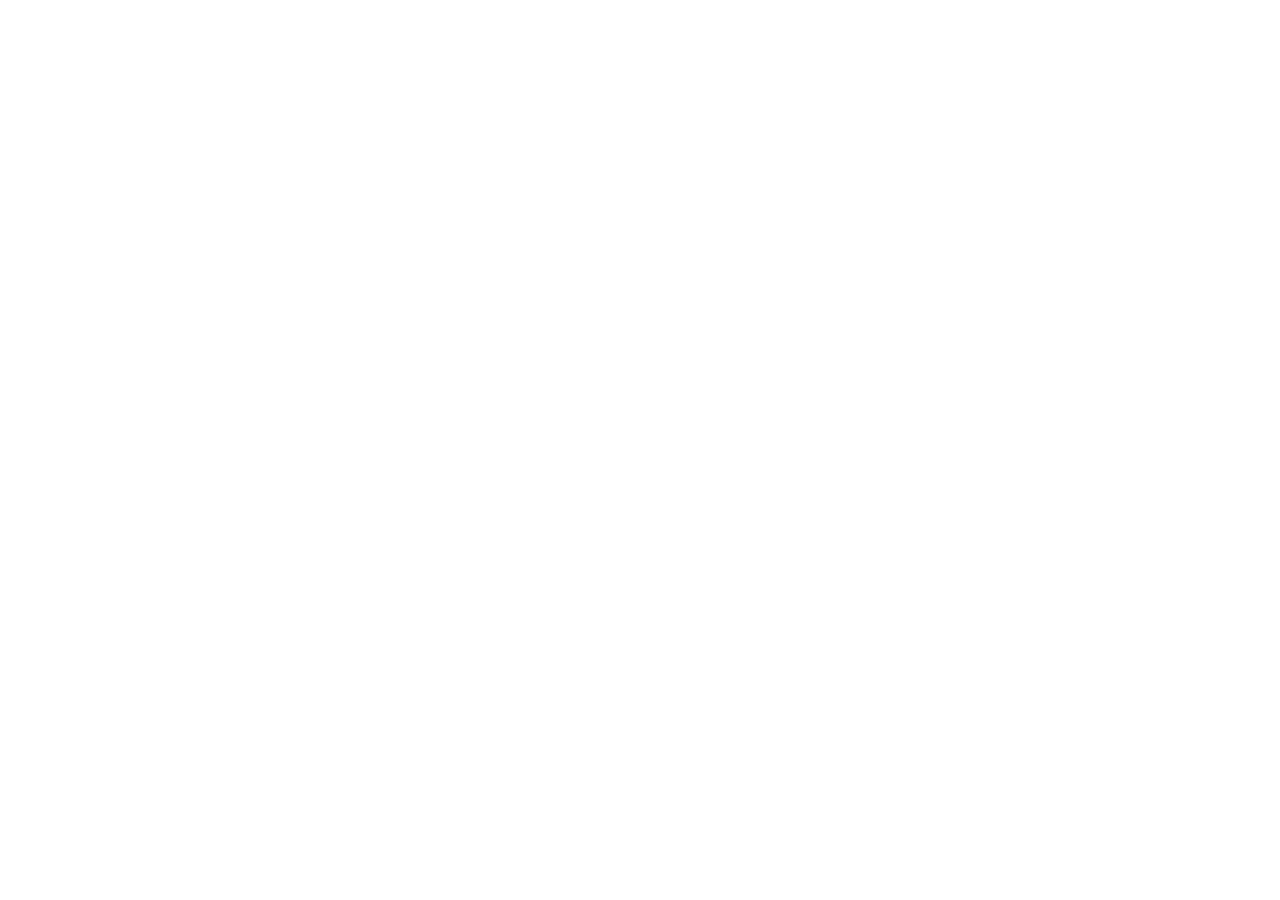
==== lab01/index.html @ 5c029d5c "agregar estructura basica del html: doctype, head y body" ====
<!DOCTYPE html>
<!-- Le digo al navegador que esto es HTML5 -->
<html lang="es">

<head>
  <meta charset="UTF-8">
  <meta name="viewport" content="width=device-width, initial-scale=1.0">
  <meta name="description" content="UNUK agencia de viajes costarricense">
  <title>UNUK | Somos creadores de experiencias</title>
  <link rel="stylesheet" href="css/styles.css">
</head>

<body>

  <!-- Barra de navegación -->
  <header>
    <nav>
    </nav>
  </header>

  <!-- Contenido principal de la página -->
  <main>
  </main>

  <!-- Pie de página -->
  <footer>
  </footer>

  <script src="js/script.js"></script>

</body>
</html>
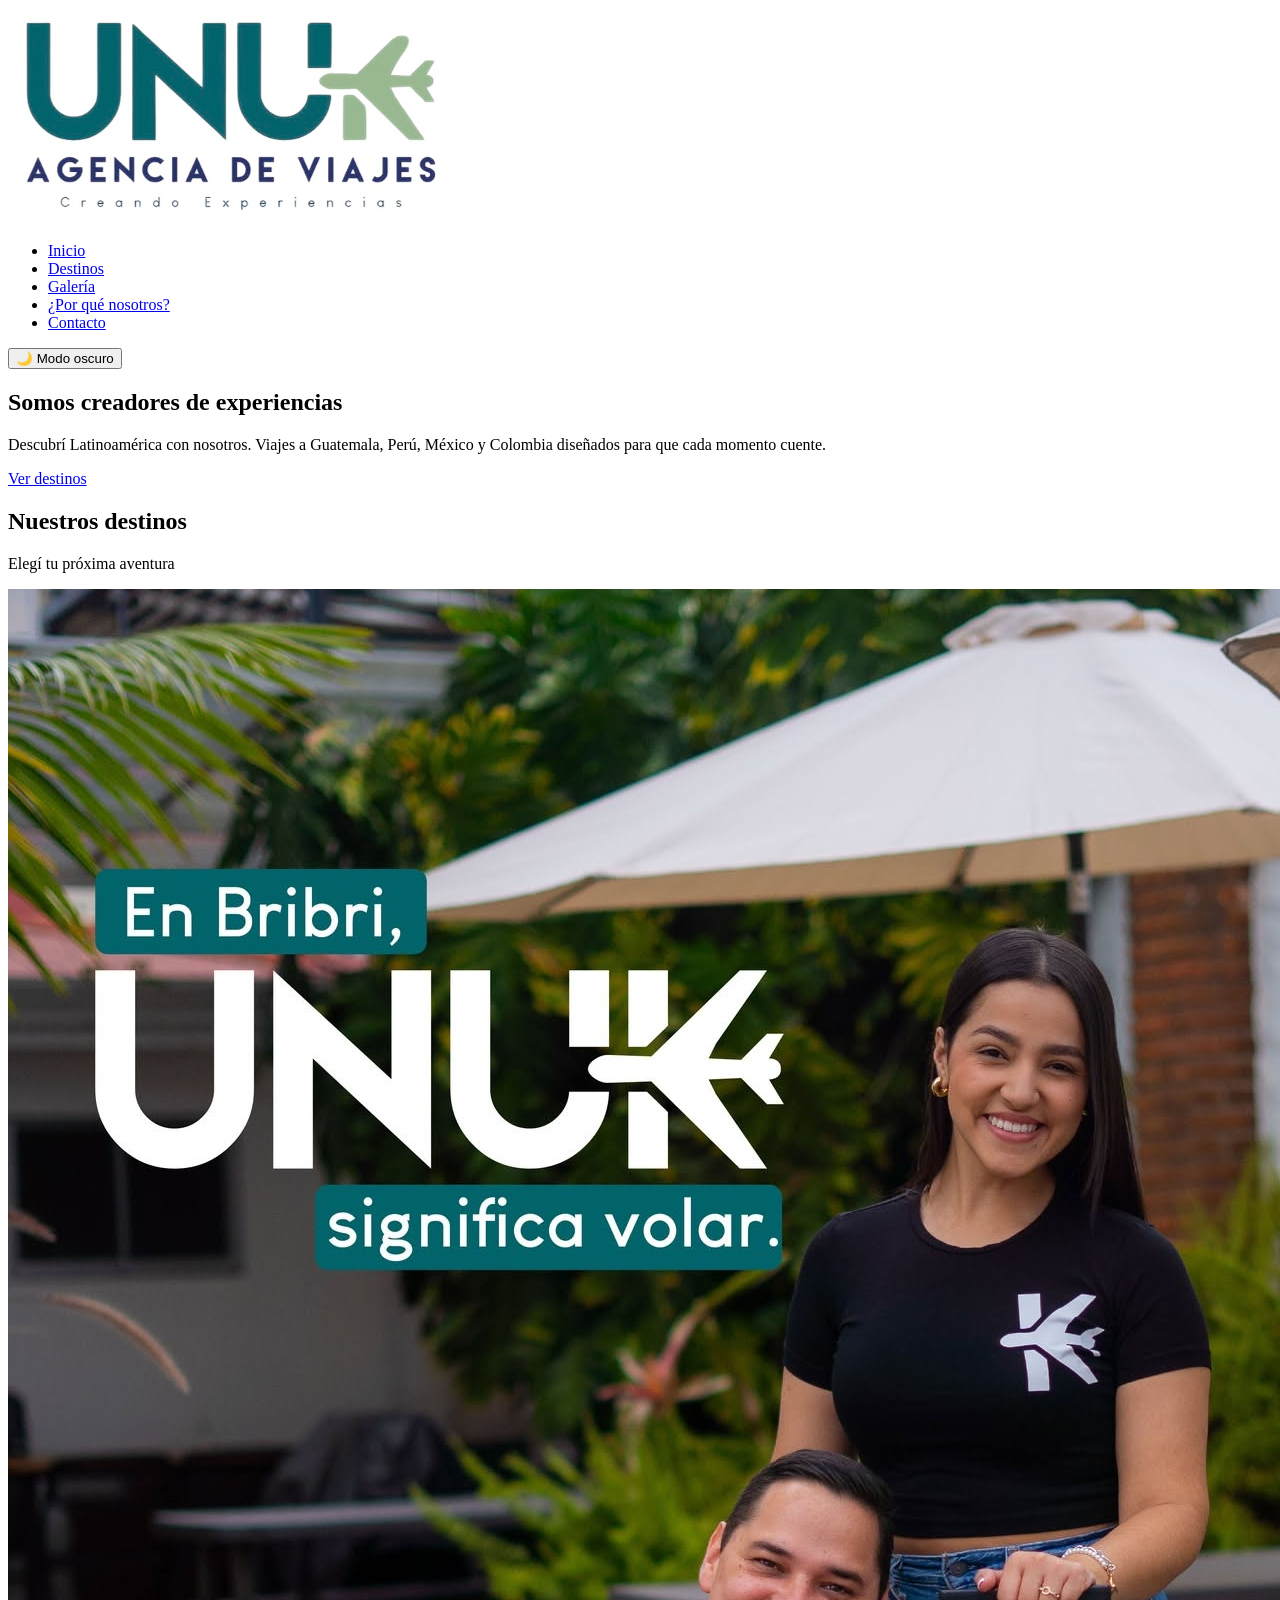
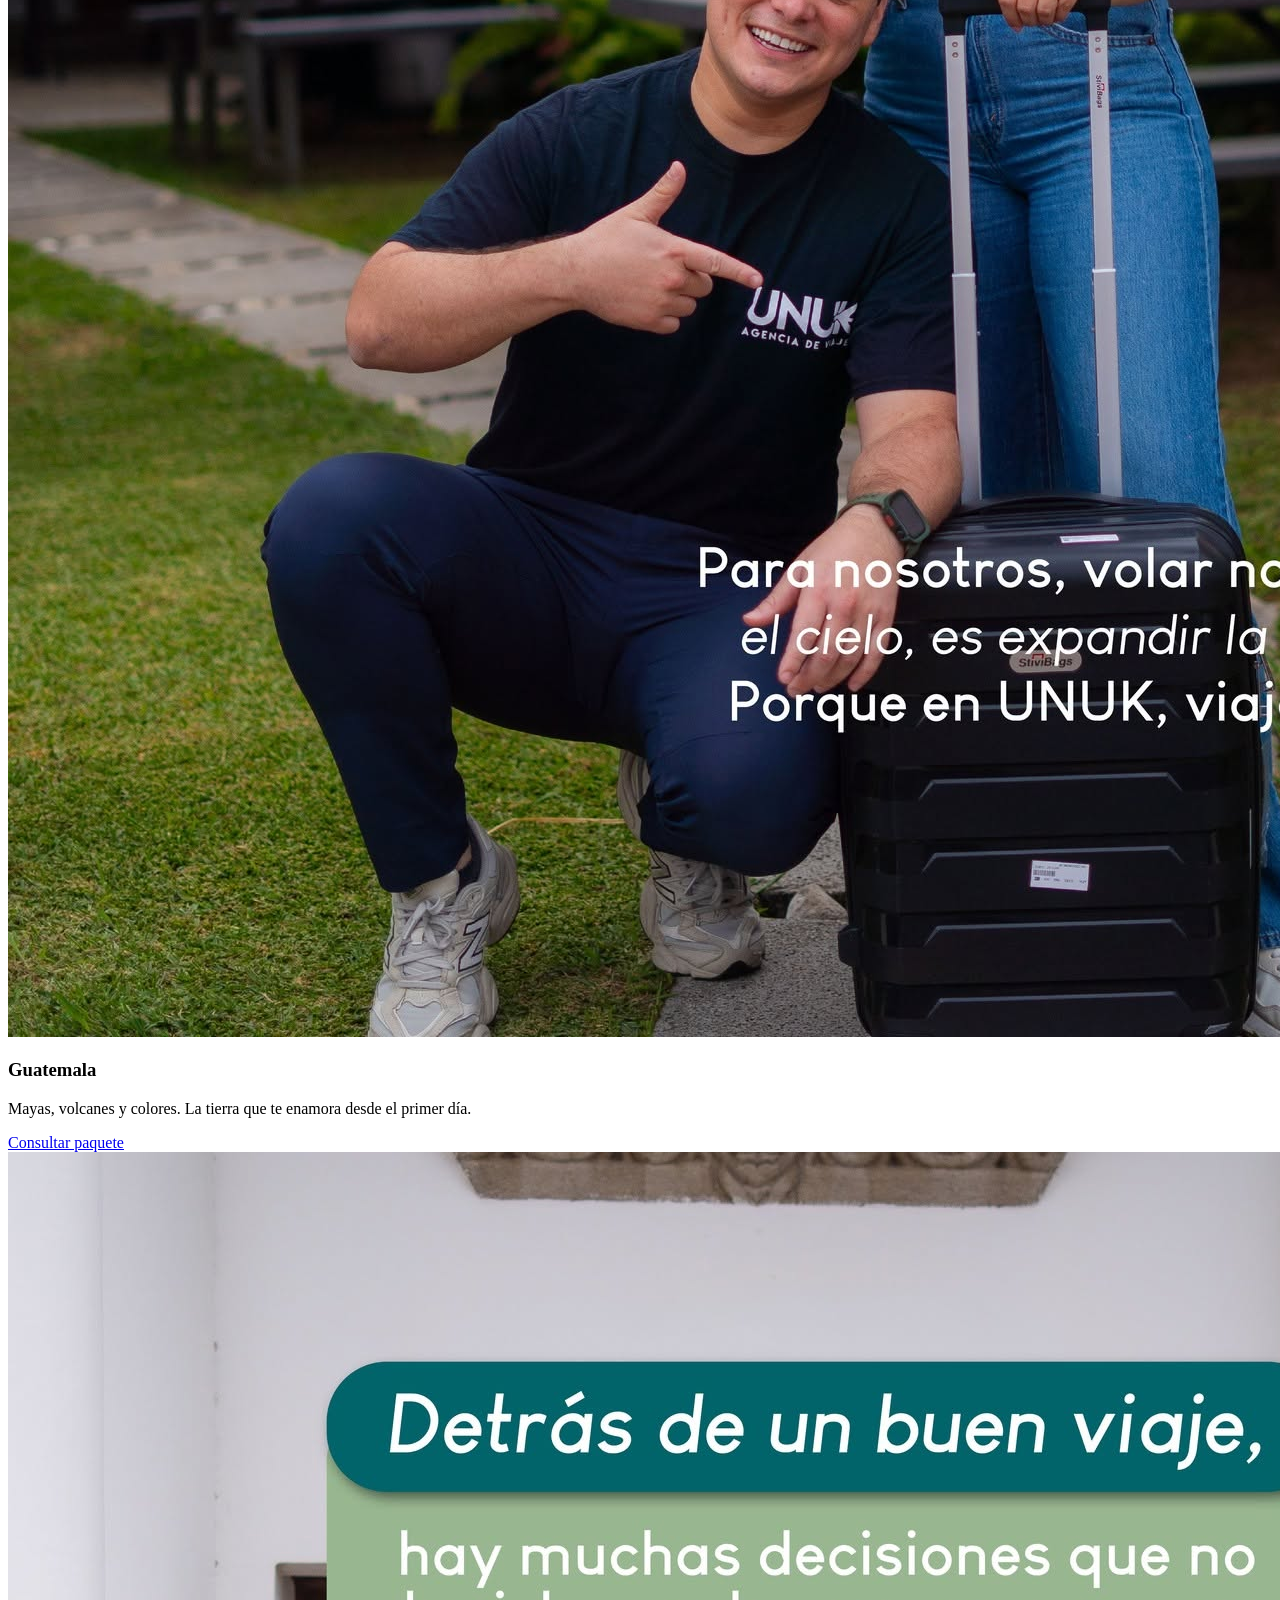
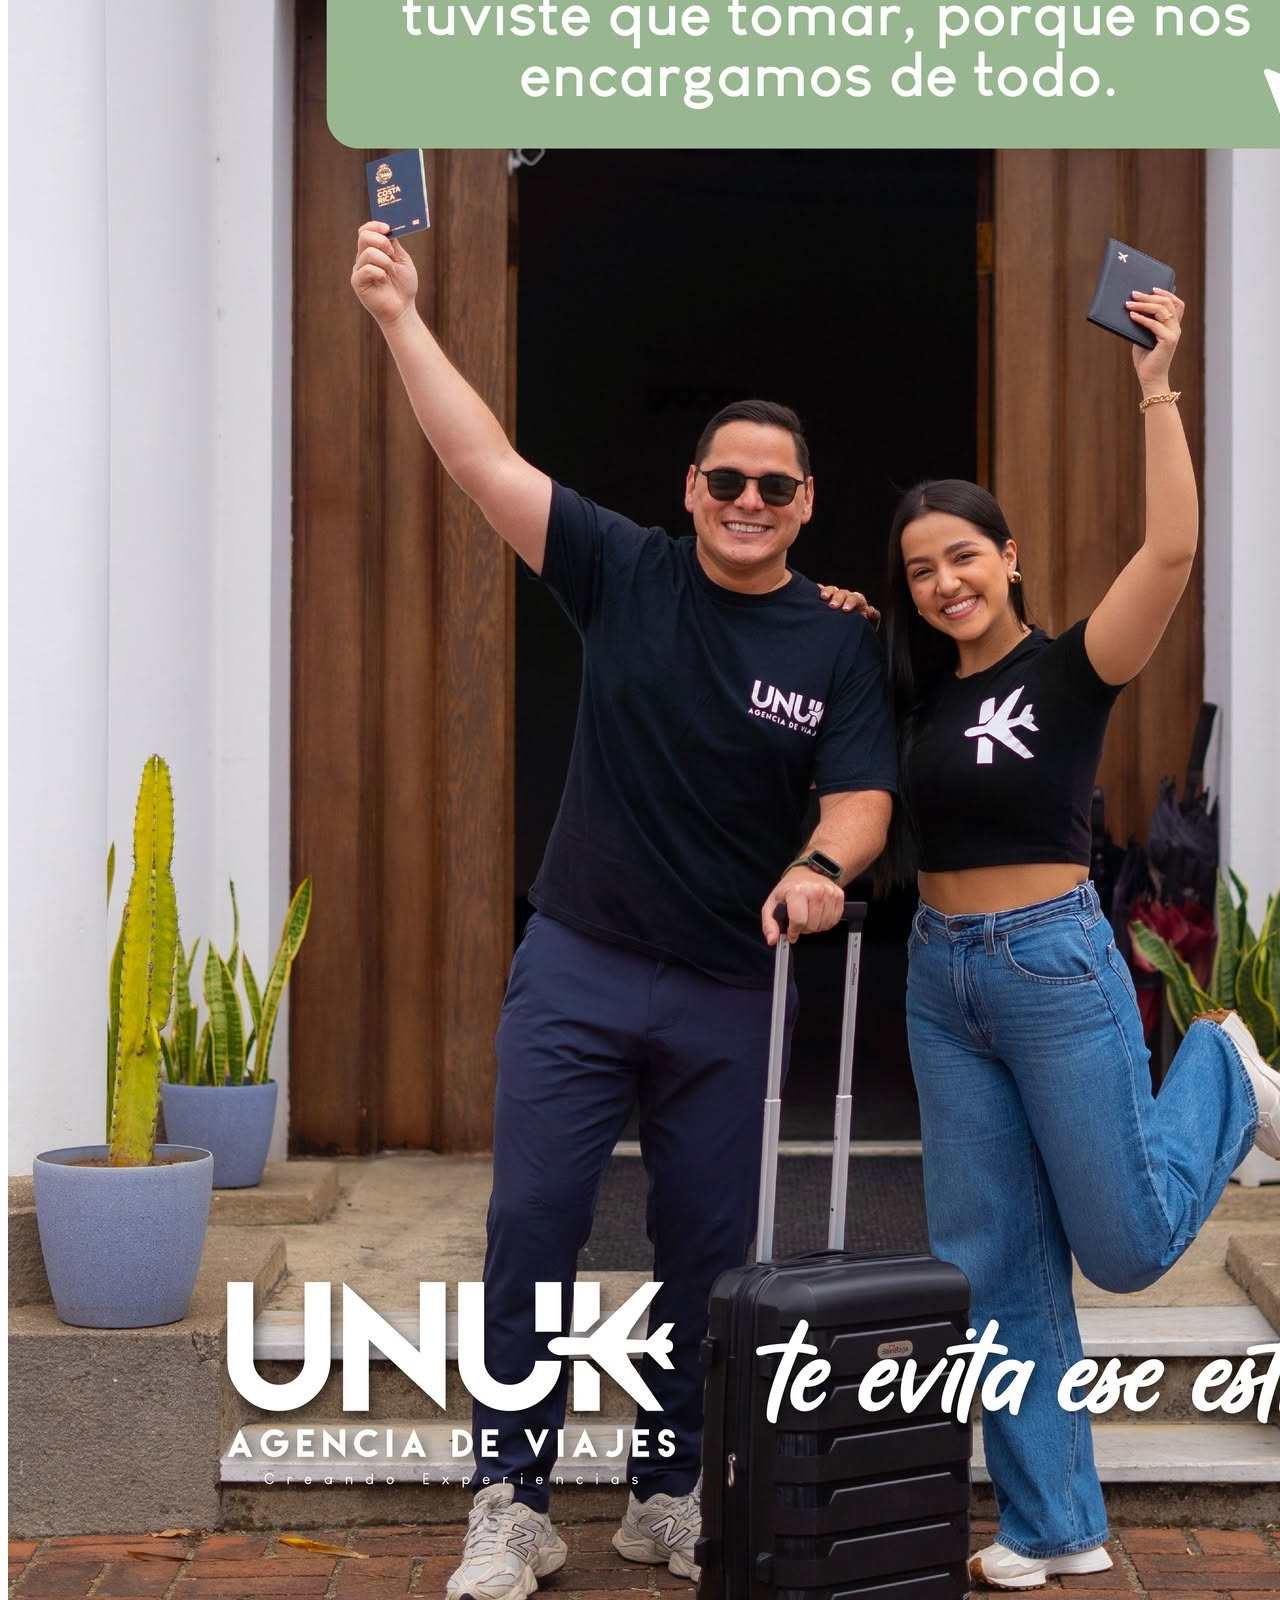
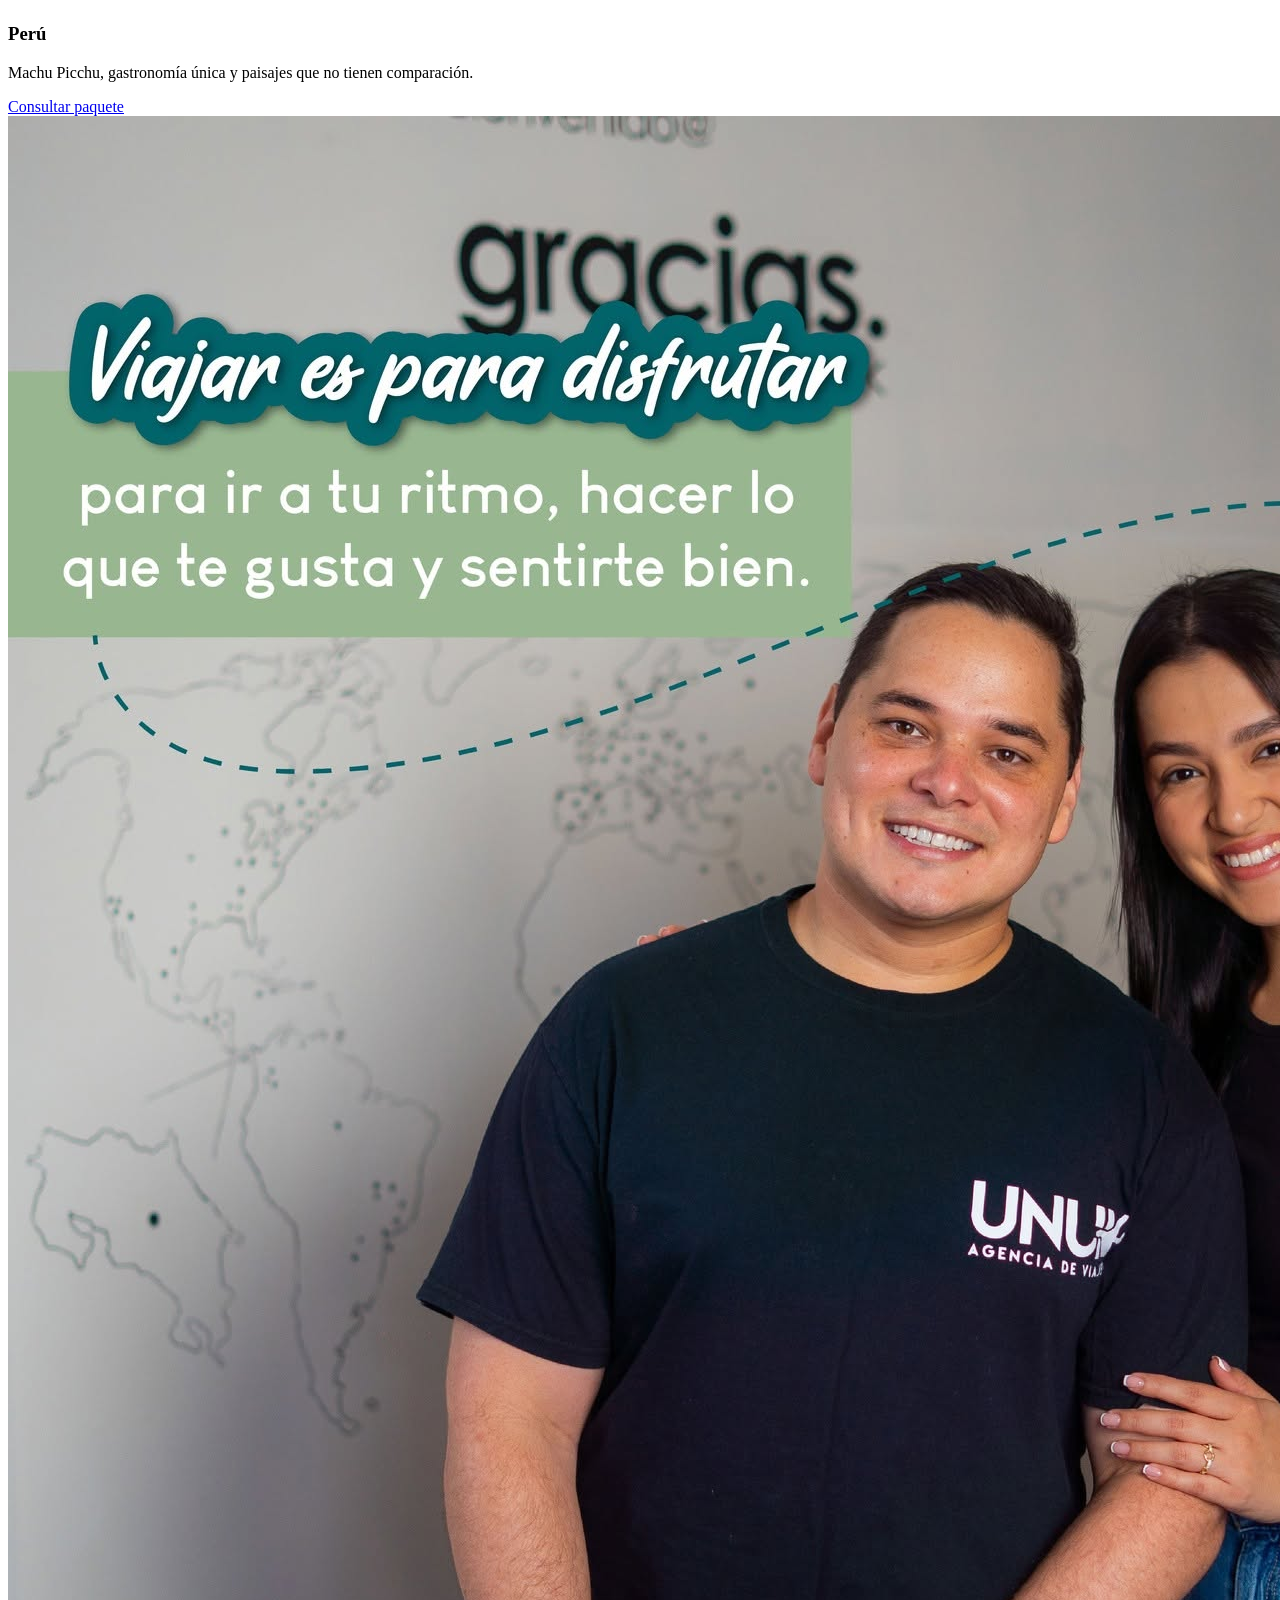
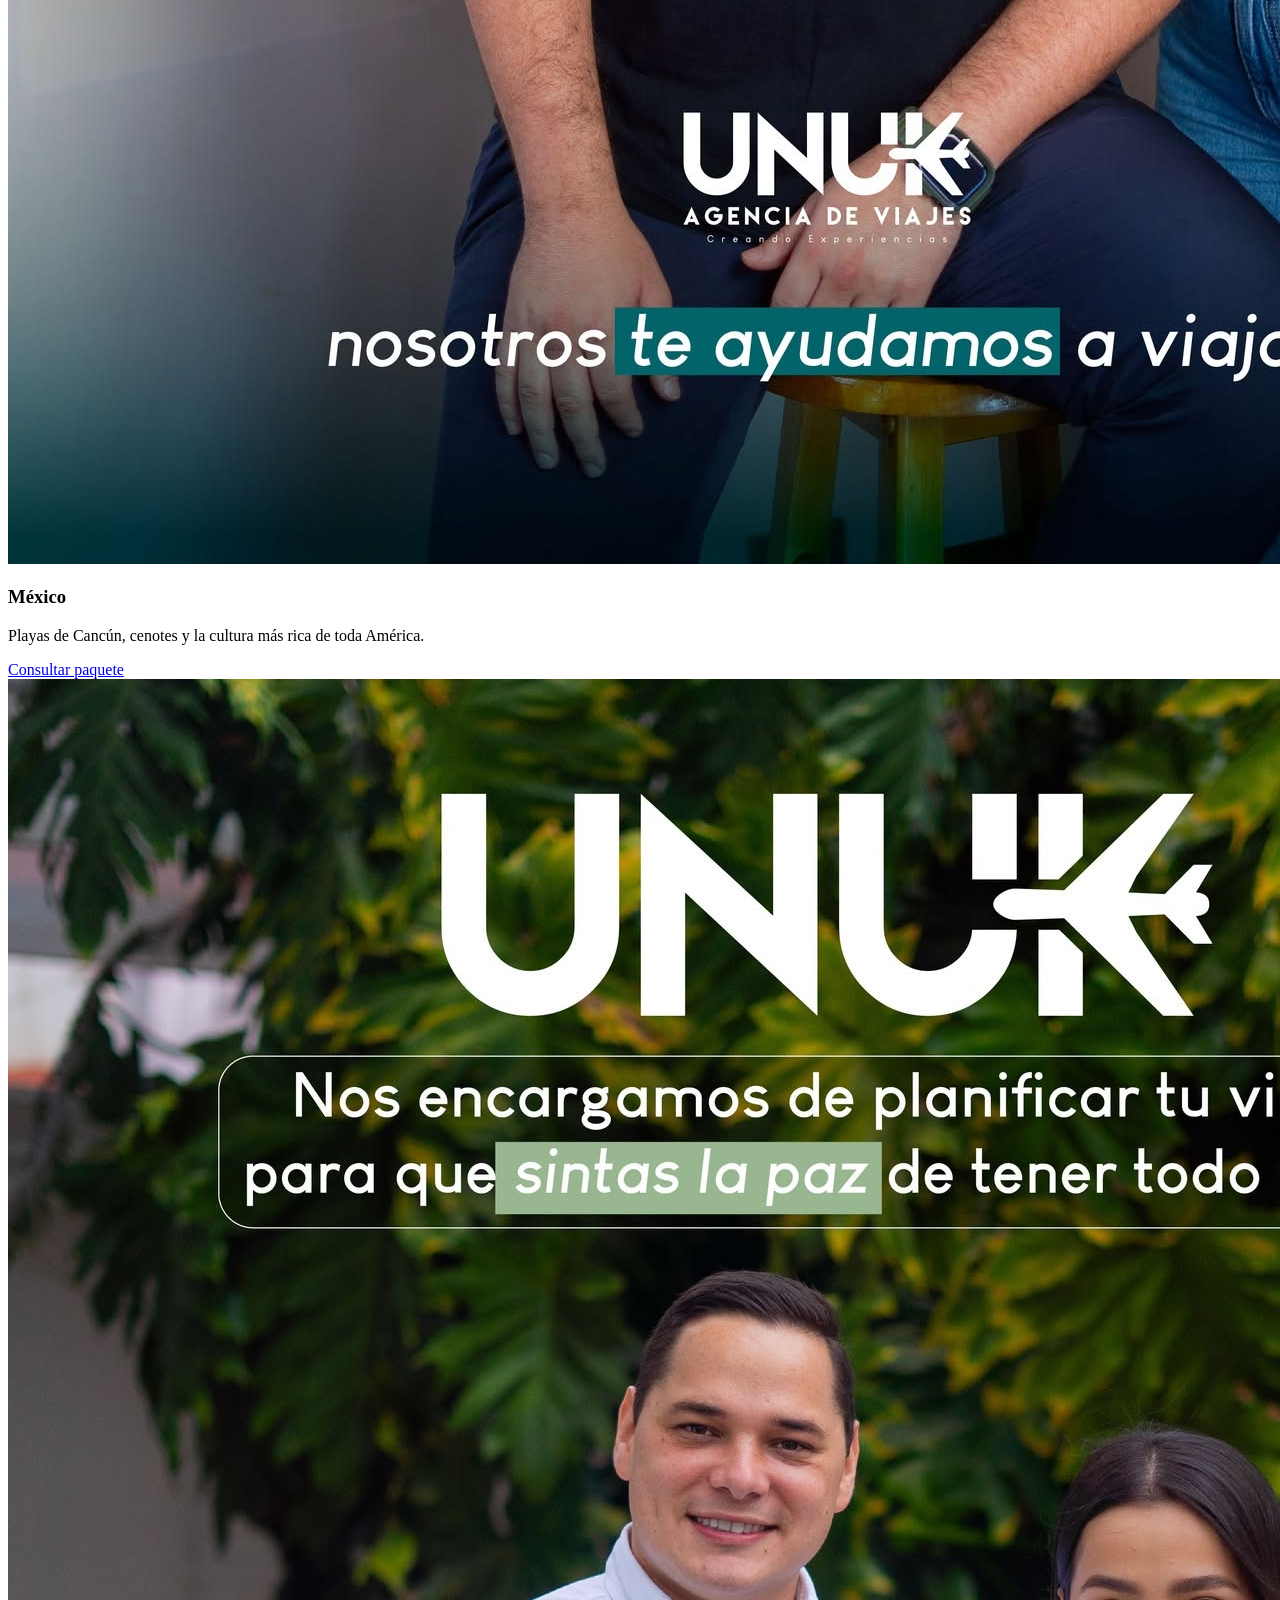
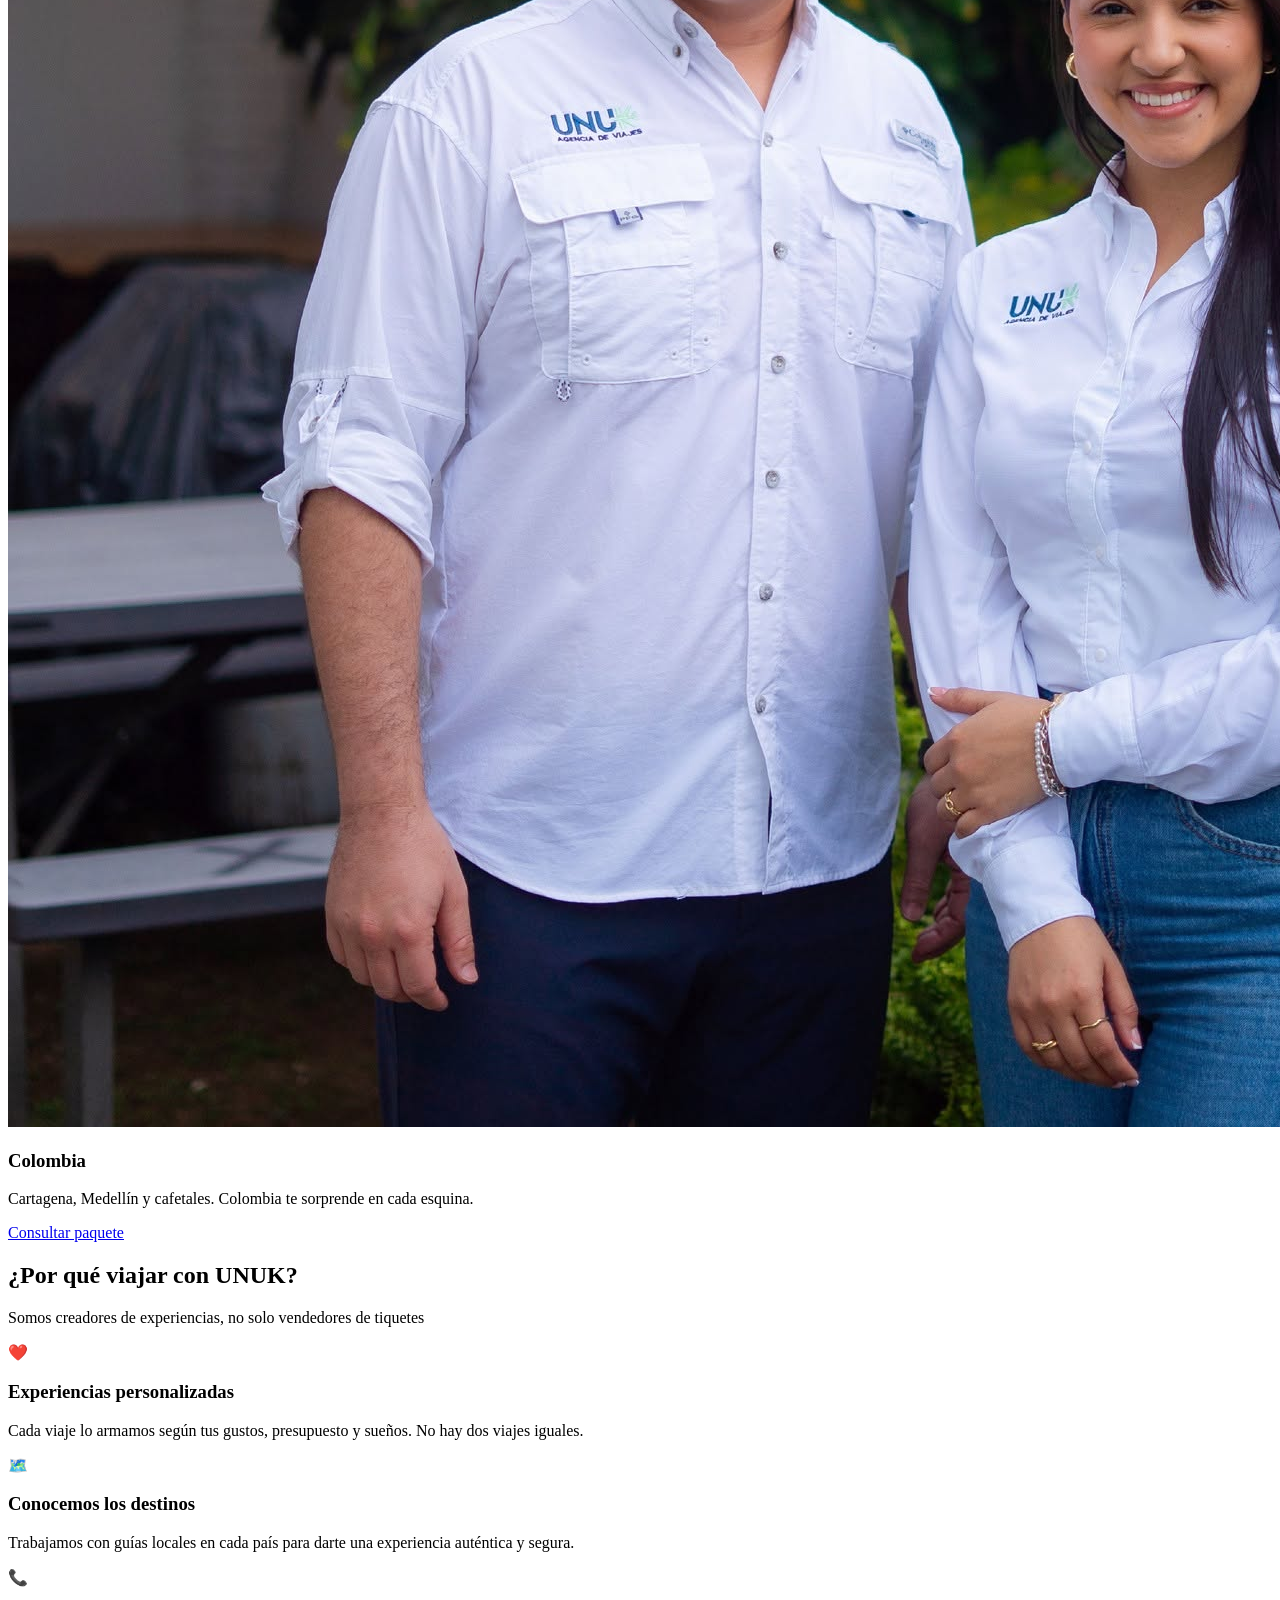
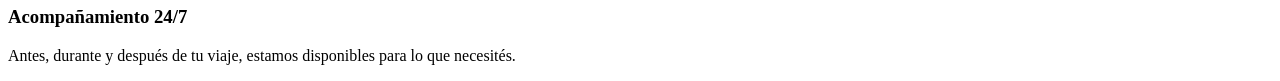
==== commit 02f0d478: "agregar secciones hero, destinos y por que nosotros al index" ====
--- a/lab01/index.html
+++ b/lab01/index.html
@@ -12,17 +12,149 @@
 
 <body>
 
-  <!-- Barra de navegación -->
-  <header>
-    <nav>
+  <!-- =========================================
+       MENÚ DE NAVEGACIÓN
+  ========================================= -->
+  <header class="header">
+    <nav class="navbar" aria-label="Menú principal">
+
+      <!-- Logo que al hacer clic lleva al inicio -->
+      <a href="#inicio" class="logo-link">
+        <img src="assets/logo.png" alt="Logo de UNUK agencia de viajes" class="logo">
+      </a>
+
+      <!-- Lista de enlaces del menú -->
+      <ul class="nav-lista" role="list">
+        <li><a href="#inicio" class="nav-link">Inicio</a></li>
+        <li><a href="#destinos" class="nav-link">Destinos</a></li>
+        <li><a href="#galeria" class="nav-link">Galería</a></li>
+        <li><a href="#nosotros" class="nav-link">¿Por qué nosotros?</a></li>
+        <li><a href="#contacto" class="nav-link">Contacto</a></li>
+      </ul>
+
+      <!-- Botón para modo oscuro, lo activa el archivo script.js -->
+      <button class="btn-modo-oscuro" id="btnModoOscuro" aria-label="Cambiar a modo oscuro">
+        🌙 Modo oscuro
+      </button>
+
     </nav>
   </header>
 
-  <!-- Contenido principal de la página -->
+
+  <!-- =========================================
+       CONTENIDO PRINCIPAL
+  ========================================= -->
   <main>
+
+    <!-- =========================================
+         HERO — La primera sección grande con el slogan
+    ========================================= -->
+    <section id="inicio" class="hero" aria-label="Bienvenida UNUK">
+      <div class="hero-contenido">
+        <h1 class="hero-titulo">Somos creadores de experiencias</h1>
+        <p class="hero-subtitulo">
+          Descubrí Latinoamérica con nosotros. Viajes a Guatemala, Perú, México y Colombia
+          diseñados para que cada momento cuente.
+        </p>
+        <!-- Este botón lleva directo a la sección de destinos -->
+        <a href="#destinos" class="btn-principal">Ver destinos</a>
+      </div>
+    </section>
+
+
+    <!-- =========================================
+         DESTINOS — Las 4 tarjetas de países
+         Uso CSS Grid para que queden en cuadrícula
+    ========================================= -->
+    <section id="destinos" class="seccion-destinos">
+      <div class="contenedor">
+        <h2 class="titulo-seccion">Nuestros destinos</h2>
+        <p class="subtitulo-seccion">Elegí tu próxima aventura</p>
+
+        <!-- Cada tarjeta es un article porque es contenido independiente -->
+        <div class="grid-destinos">
+
+          <article class="tarjeta-destino">
+            <img src="assets/gallery1.jpg" alt="Antigua Guatemala con volcán al fondo" class="tarjeta-img">
+            <div class="tarjeta-info">
+              <h3>Guatemala</h3>
+              <p>Mayas, volcanes y colores. La tierra que te enamora desde el primer día.</p>
+              <a href="#contacto" class="btn-tarjeta" aria-label="Consultar paquete a Guatemala">Consultar paquete</a>
+            </div>
+          </article>
+
+          <article class="tarjeta-destino">
+            <img src="assets/gallery2.jpg" alt="Machu Picchu en las montañas de Perú" class="tarjeta-img">
+            <div class="tarjeta-info">
+              <h3>Perú</h3>
+              <p>Machu Picchu, gastronomía única y paisajes que no tienen comparación.</p>
+              <a href="#contacto" class="btn-tarjeta" aria-label="Consultar paquete a Perú">Consultar paquete</a>
+            </div>
+          </article>
+
+          <article class="tarjeta-destino">
+            <img src="assets/gallery3.jpg" alt="Cenote azul turquesa en la Riviera Maya" class="tarjeta-img">
+            <div class="tarjeta-info">
+              <h3>México</h3>
+              <p>Playas de Cancún, cenotes y la cultura más rica de toda América.</p>
+              <a href="#contacto" class="btn-tarjeta" aria-label="Consultar paquete a México">Consultar paquete</a>
+            </div>
+          </article>
+
+          <article class="tarjeta-destino">
+            <img src="assets/gallery4.jpg" alt="Ciudad colorida de Cartagena de Indias" class="tarjeta-img">
+            <div class="tarjeta-info">
+              <h3>Colombia</h3>
+              <p>Cartagena, Medellín y cafetales. Colombia te sorprende en cada esquina.</p>
+              <a href="#contacto" class="btn-tarjeta" aria-label="Consultar paquete a Colombia">Consultar paquete</a>
+            </div>
+          </article>
+
+        </div>
+      </div>
+    </section>
+
+
+    <!-- =========================================
+         ¿POR QUÉ NOSOTROS? — Las ventajas de UNUK
+         Uso Flexbox para acomodar los tres bloques en fila
+    ========================================= -->
+    <section id="nosotros" class="seccion-nosotros">
+      <div class="contenedor">
+        <h2 class="titulo-seccion">¿Por qué viajar con UNUK?</h2>
+        <p class="subtitulo-seccion">Somos creadores de experiencias, no solo vendedores de tiquetes</p>
+
+        <!-- Estos tres divs los pongo en fila con Flexbox en el CSS -->
+        <div class="flex-ventajas">
+
+          <div class="ventaja">
+            <!-- role="img" y aria-label explican el ícono a lectores de pantalla -->
+            <span class="icono-ventaja" role="img" aria-label="Ícono de corazón">❤️</span>
+            <h3>Experiencias personalizadas</h3>
+            <p>Cada viaje lo armamos según tus gustos, presupuesto y sueños. No hay dos viajes iguales.</p>
+          </div>
+
+          <div class="ventaja">
+            <span class="icono-ventaja" role="img" aria-label="Ícono de mapa">🗺️</span>
+            <h3>Conocemos los destinos</h3>
+            <p>Trabajamos con guías locales en cada país para darte una experiencia auténtica y segura.</p>
+          </div>
+
+          <div class="ventaja">
+            <span class="icono-ventaja" role="img" aria-label="Ícono de teléfono">📞</span>
+            <h3>Acompañamiento 24/7</h3>
+            <p>Antes, durante y después de tu viaje, estamos disponibles para lo que necesités.</p>
+          </div>
+
+        </div>
+      </div>
+    </section>
+
+
   </main>
 
-  <!-- Pie de página -->
+
+  <!-- Footer vacío, lo completamos en el siguiente step -->
   <footer>
   </footer>
 
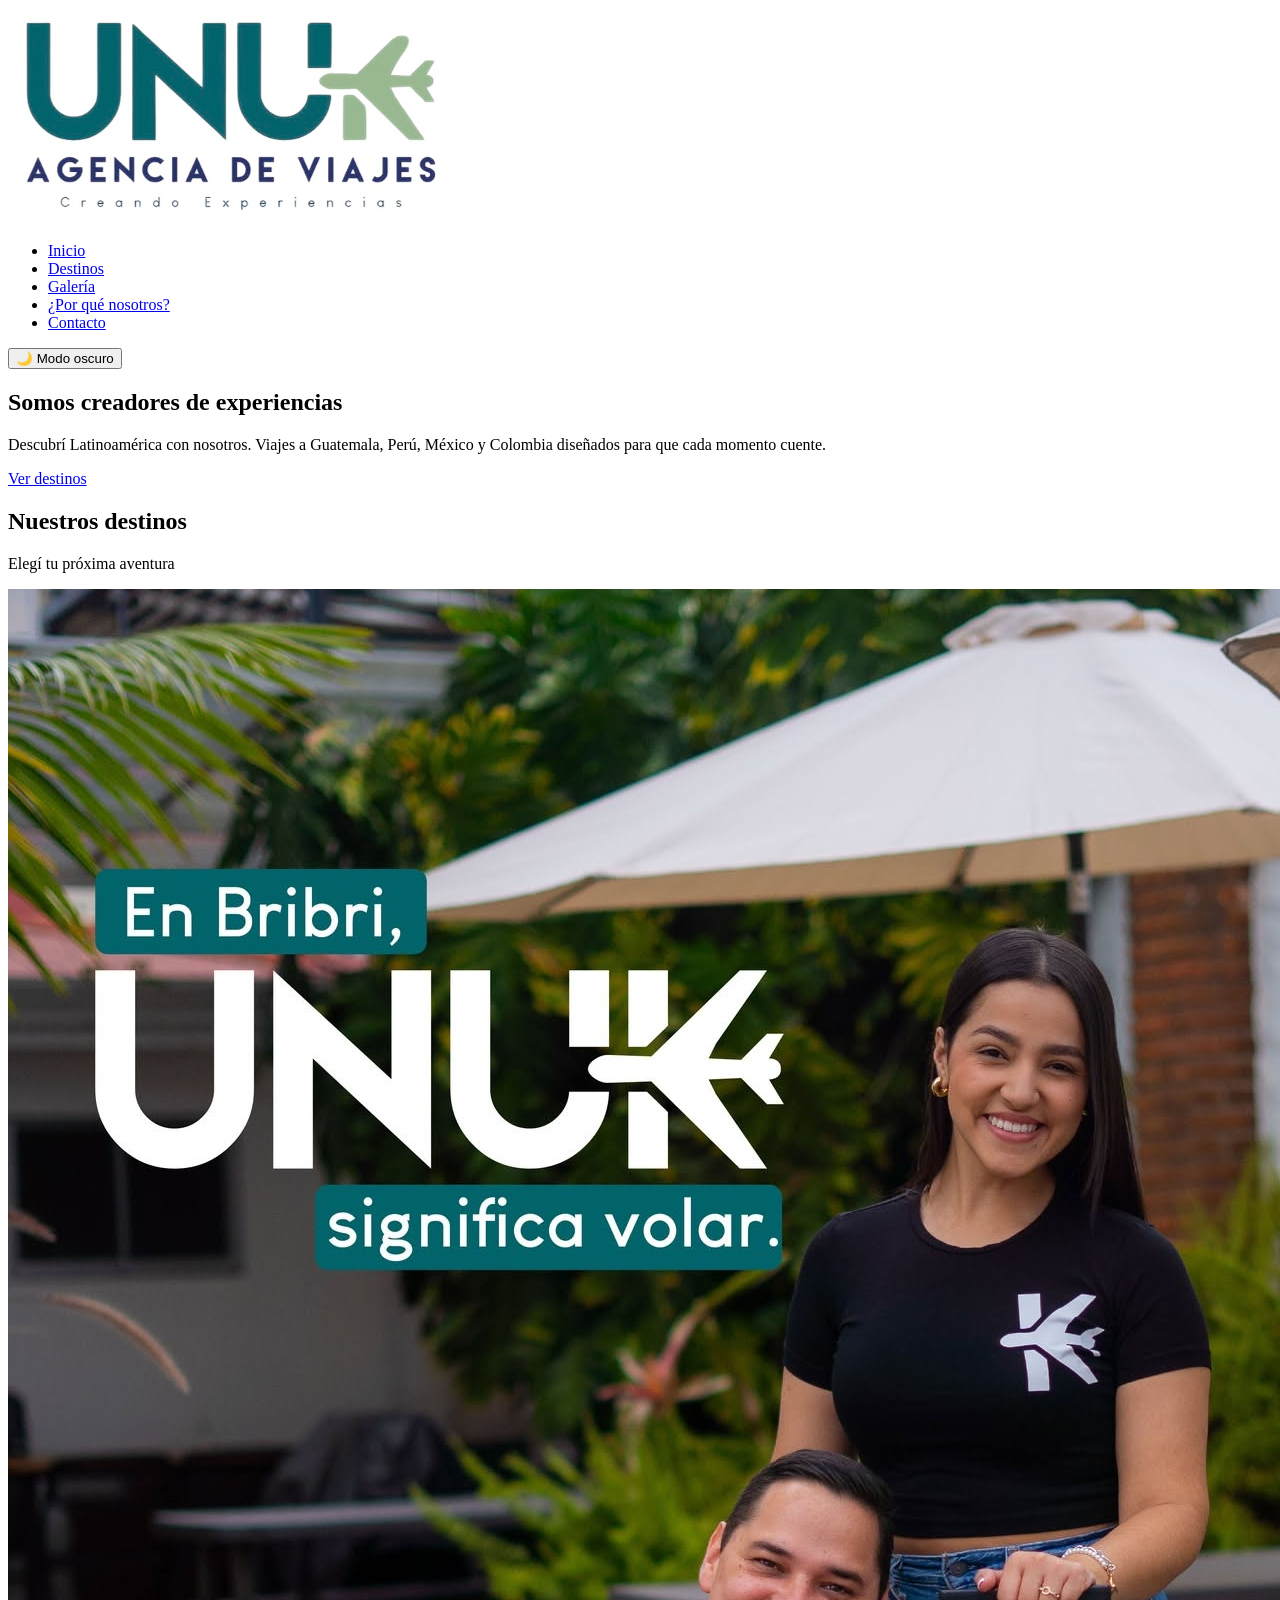
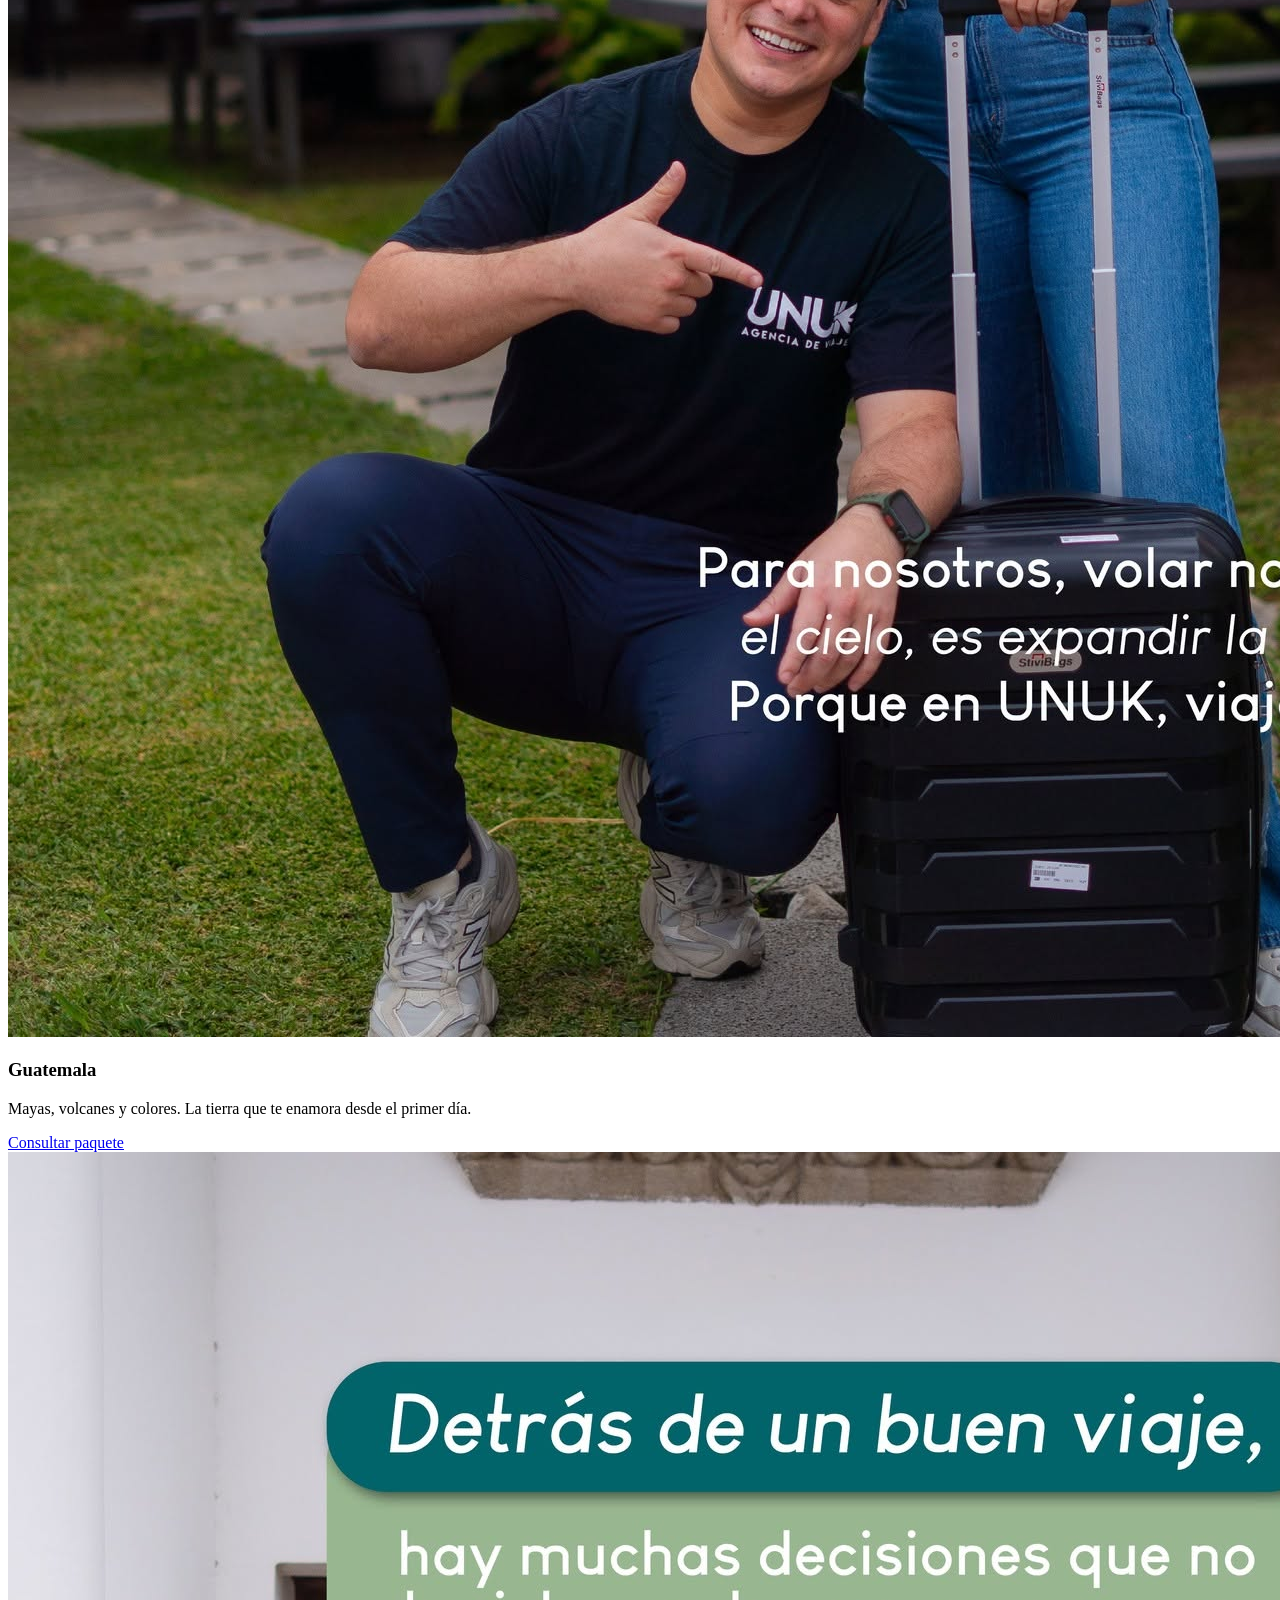
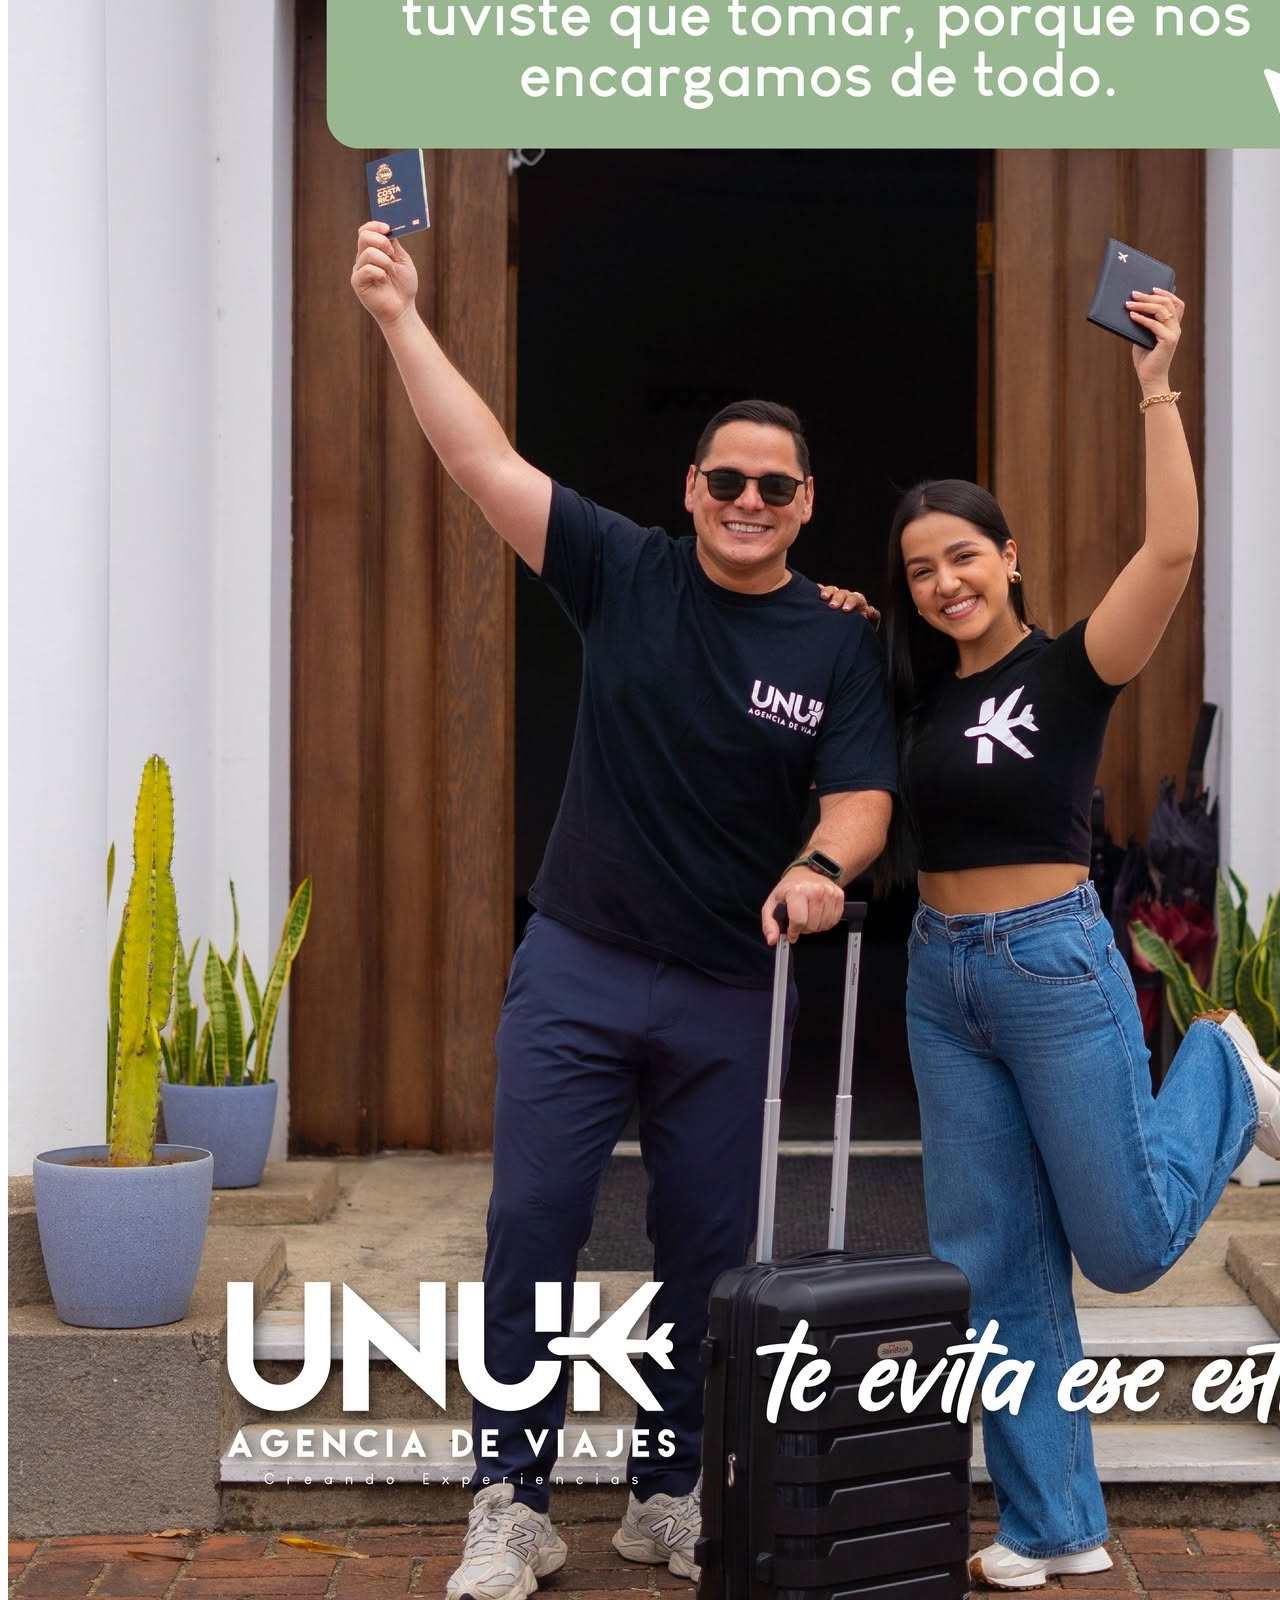
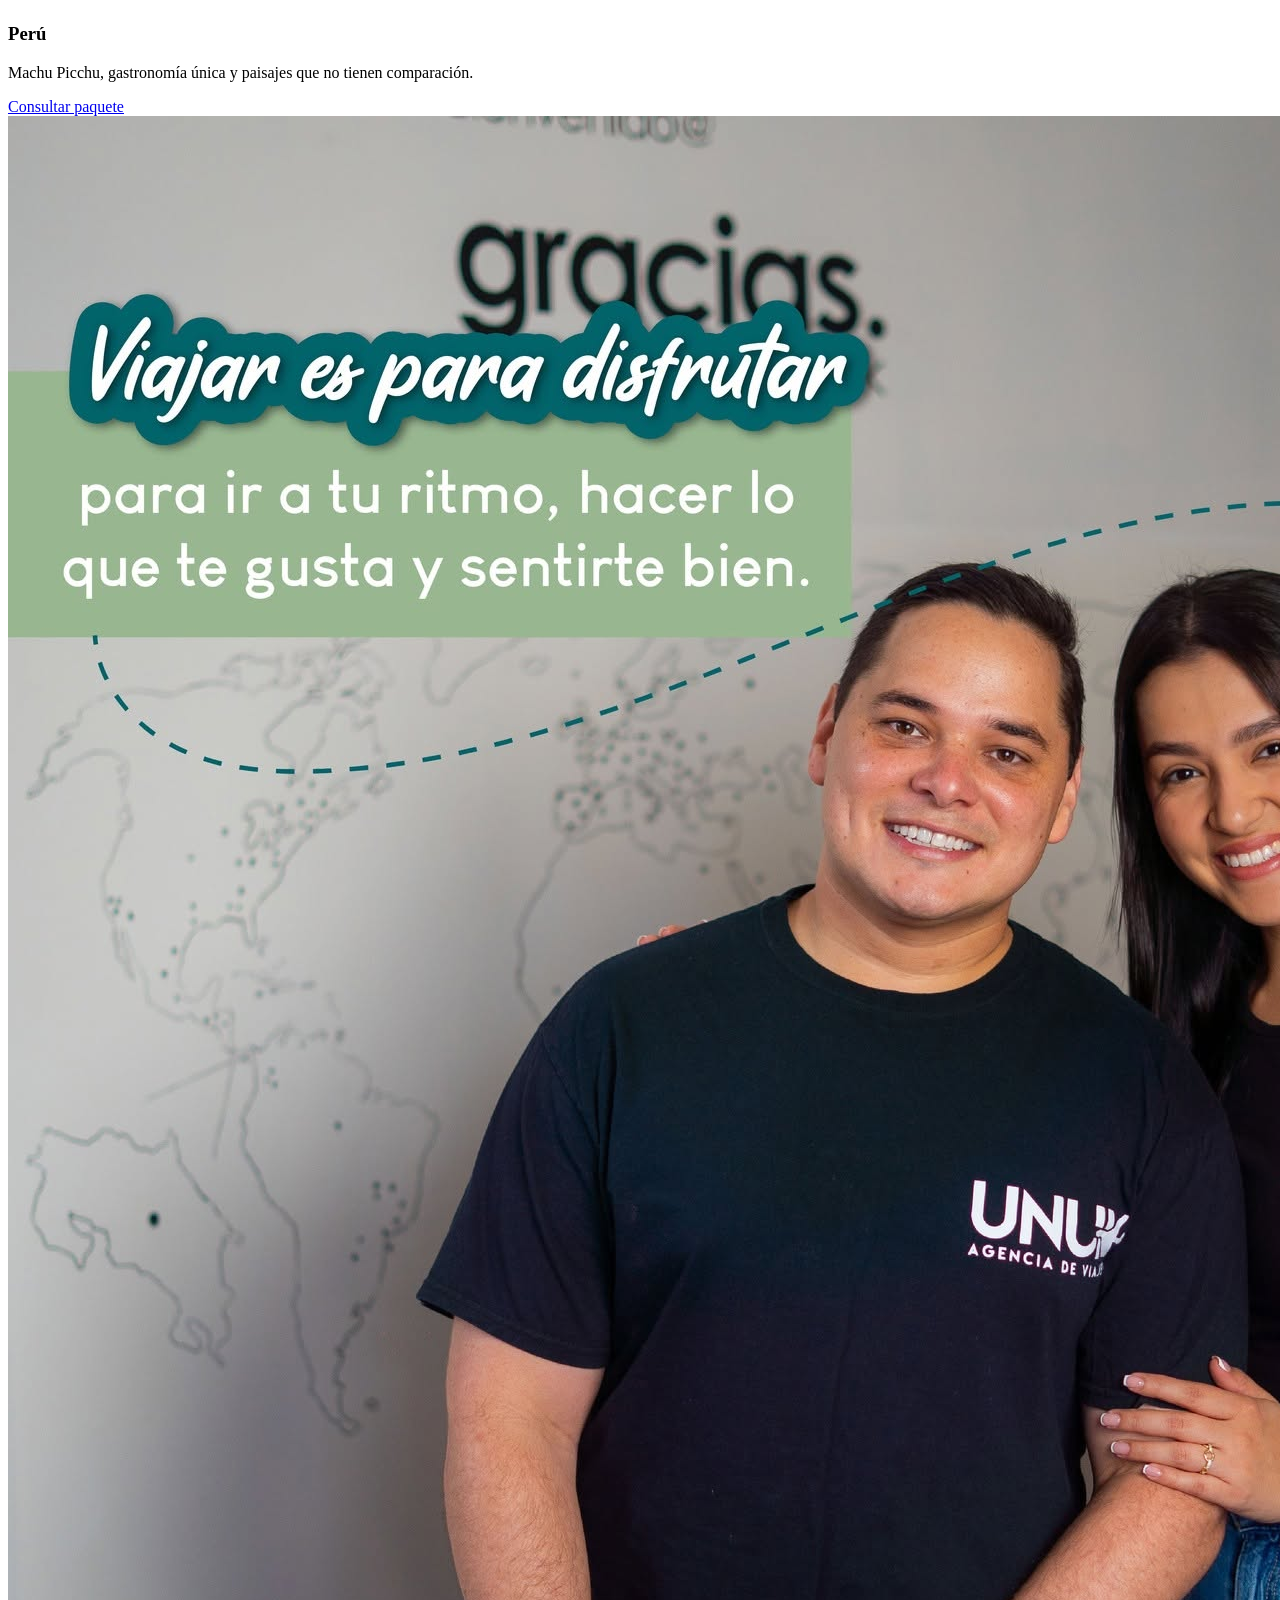
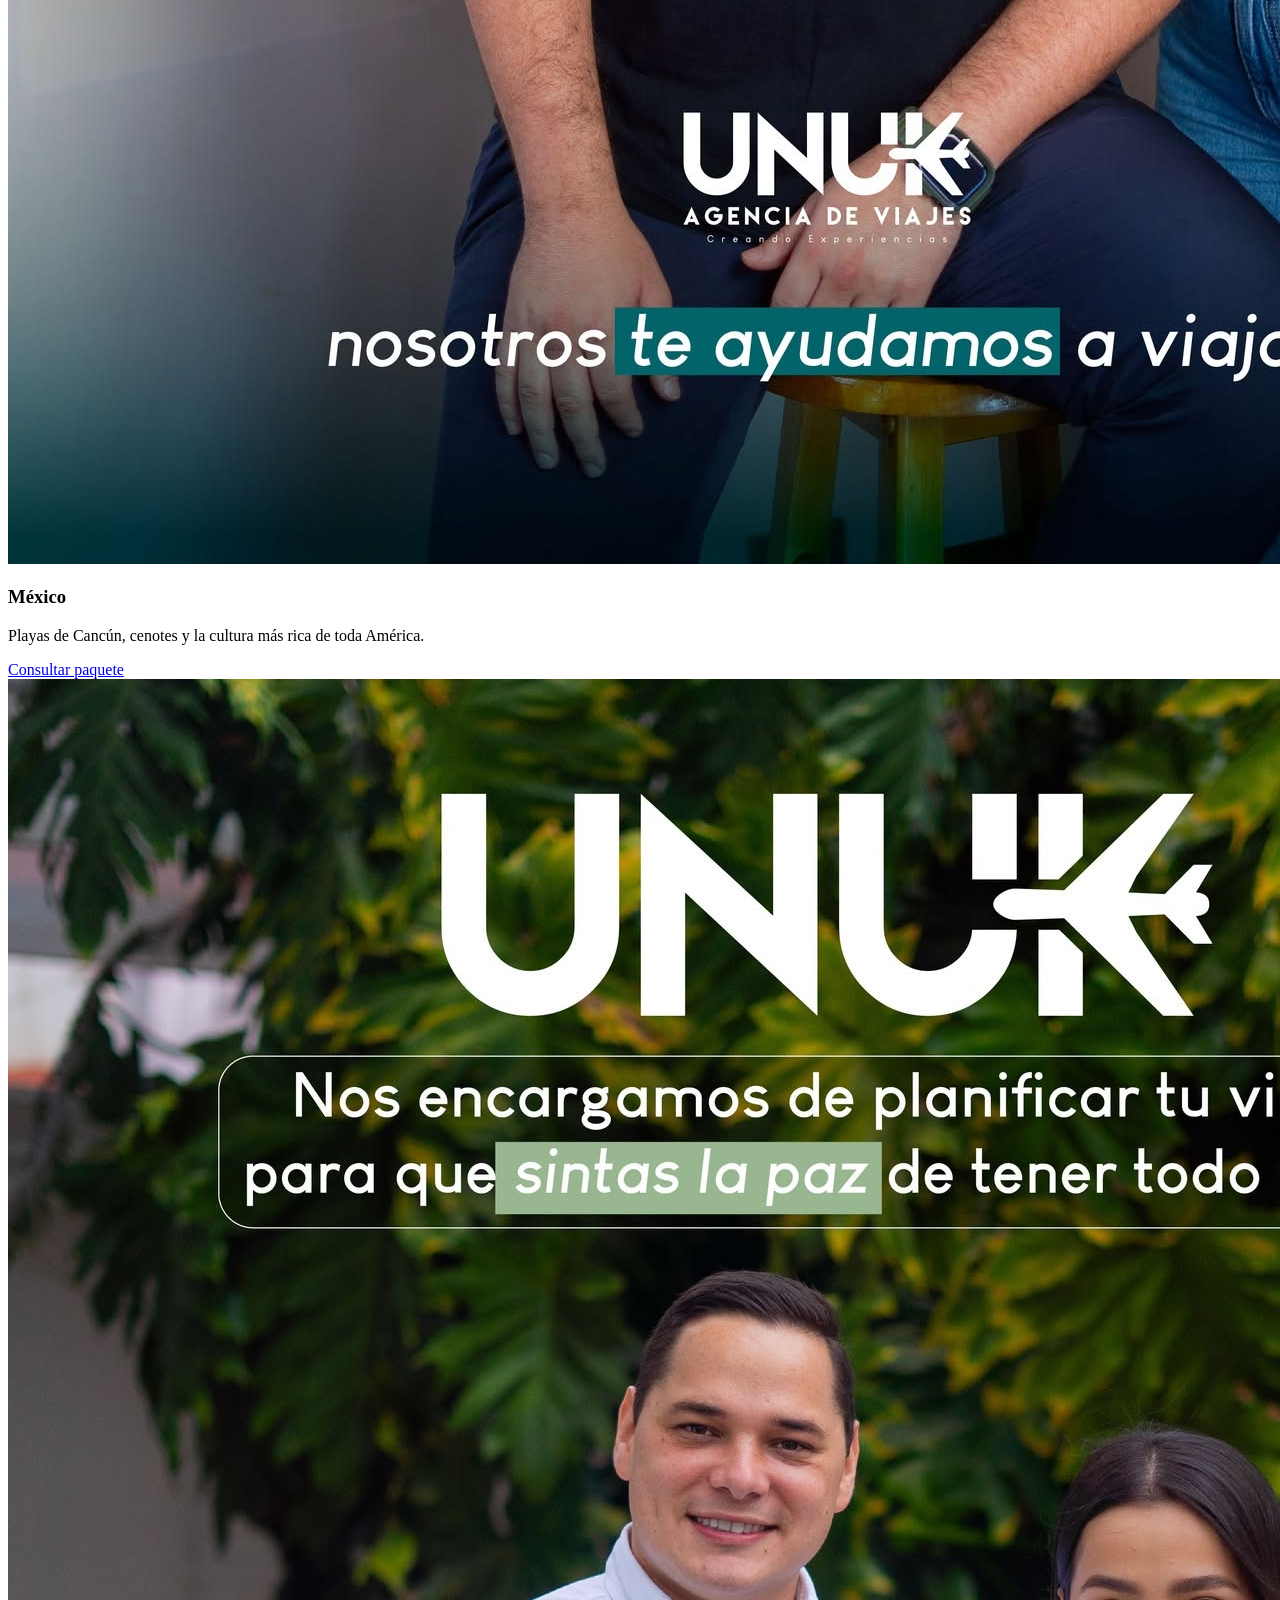
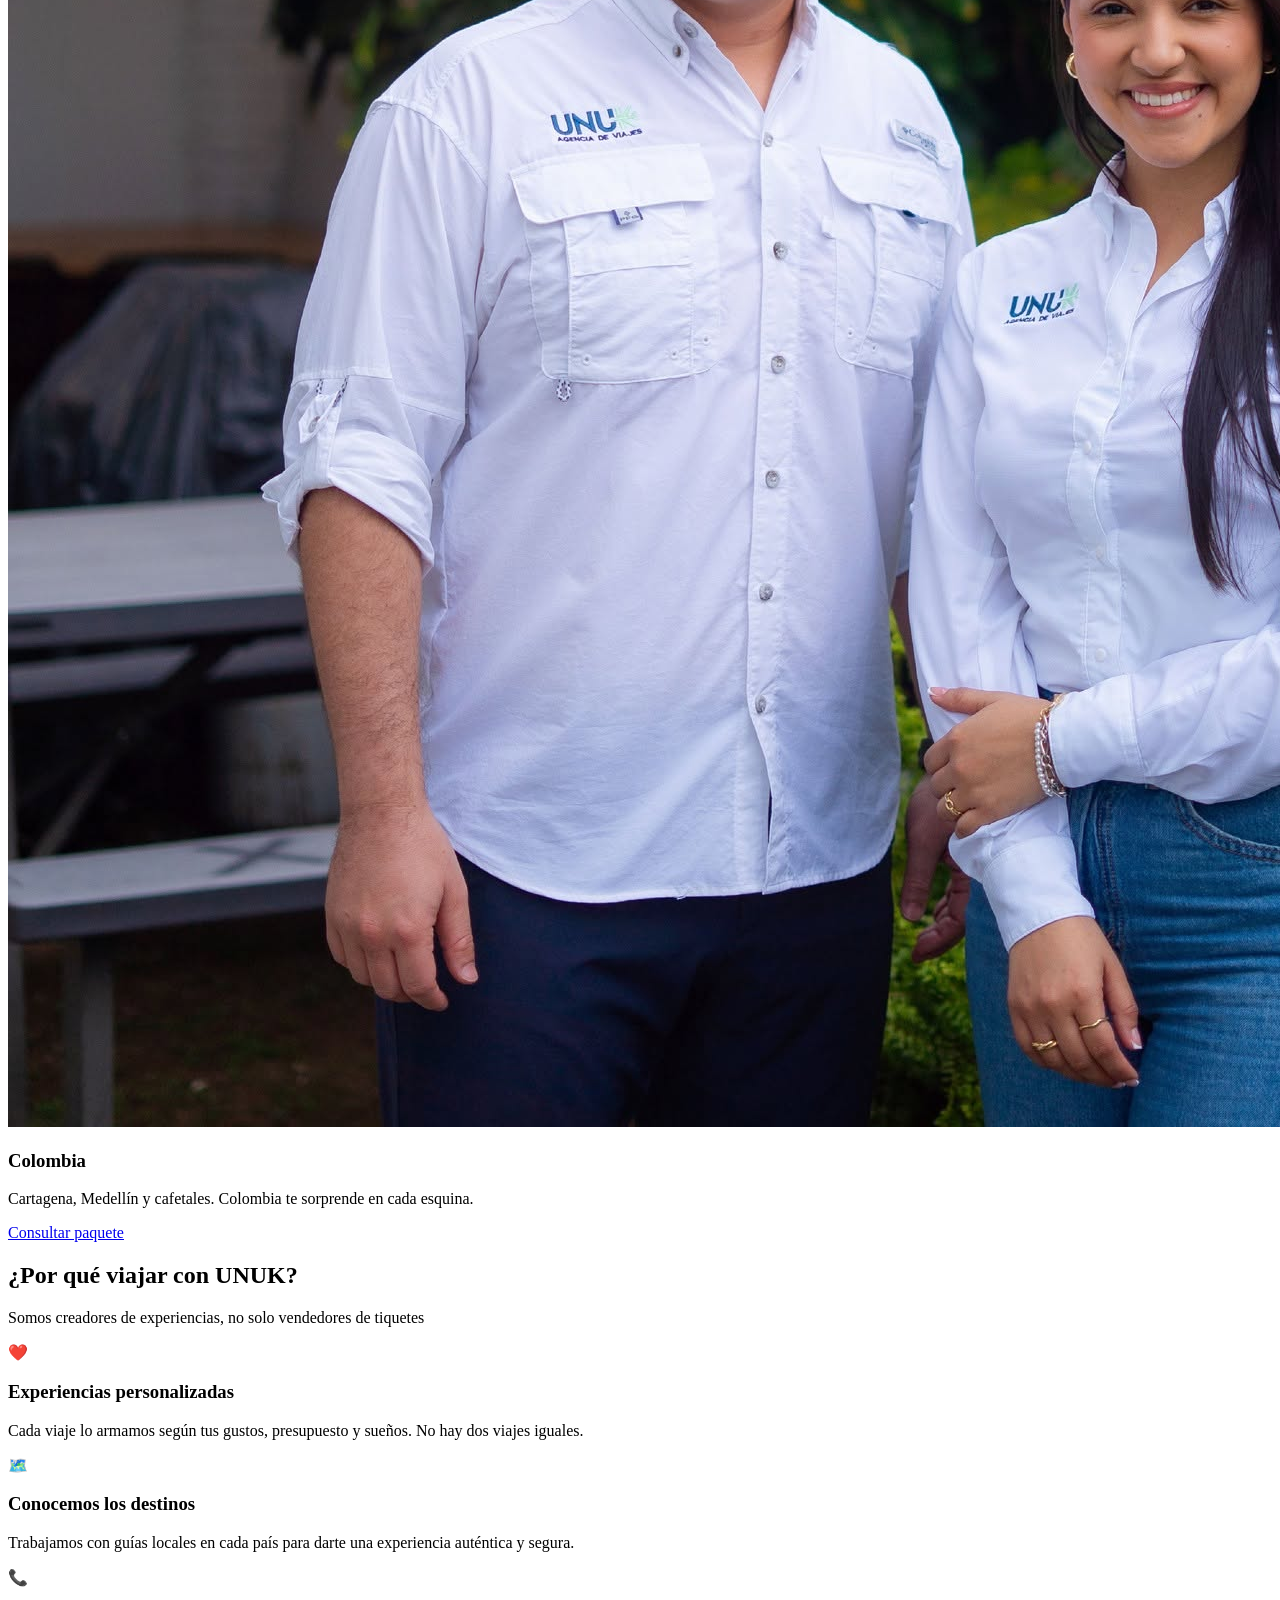
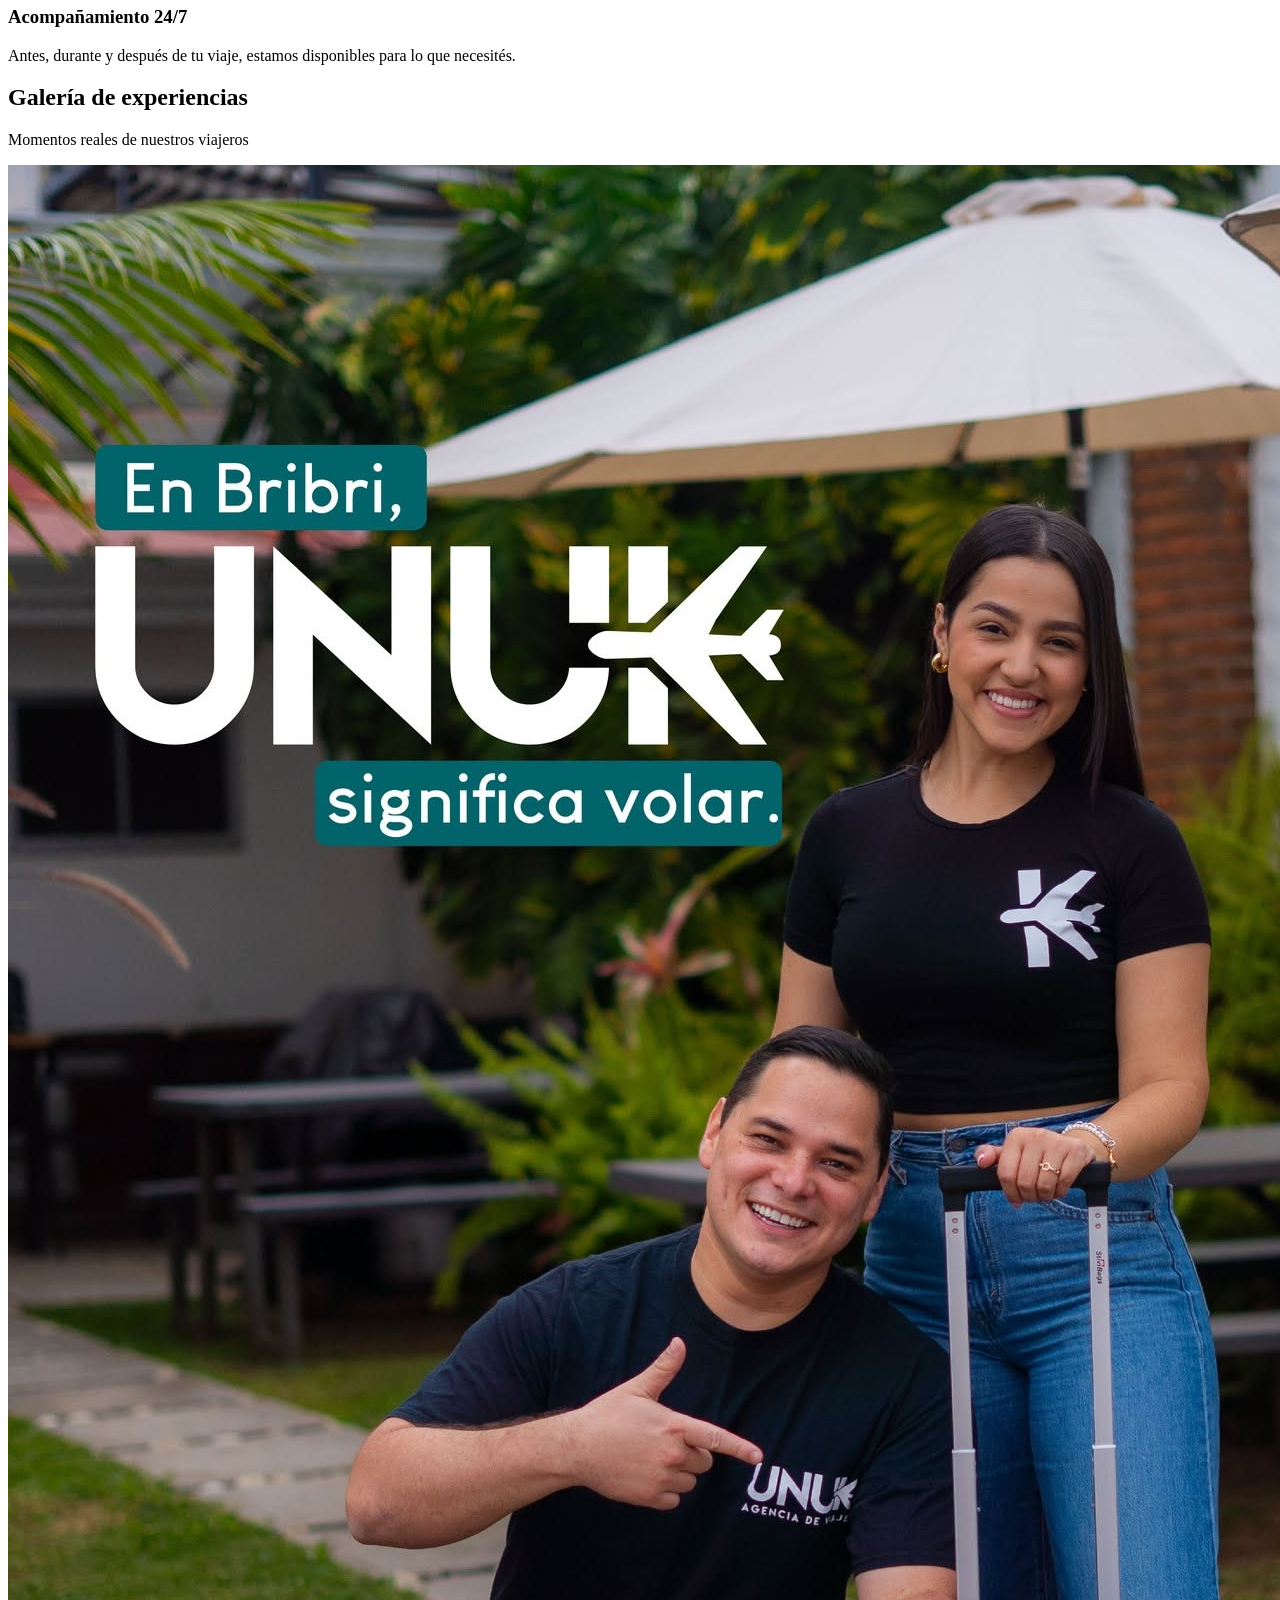
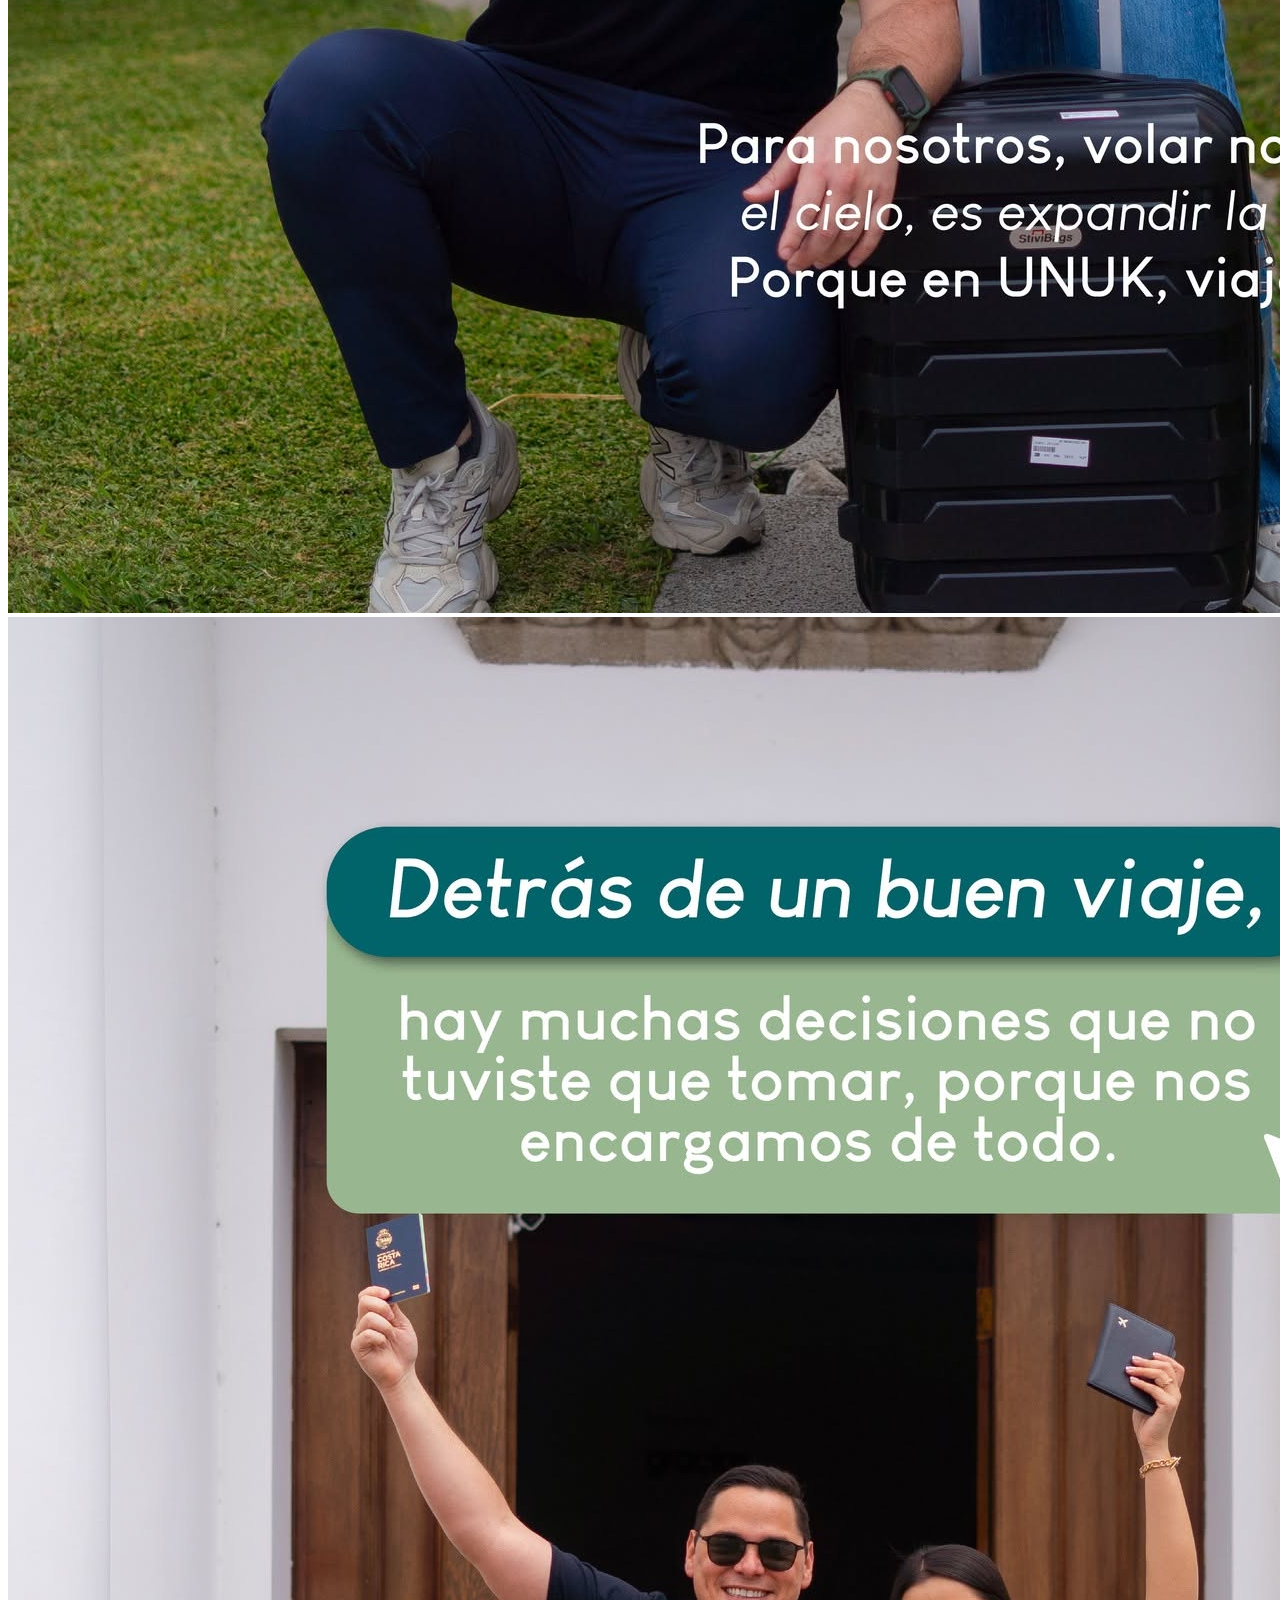
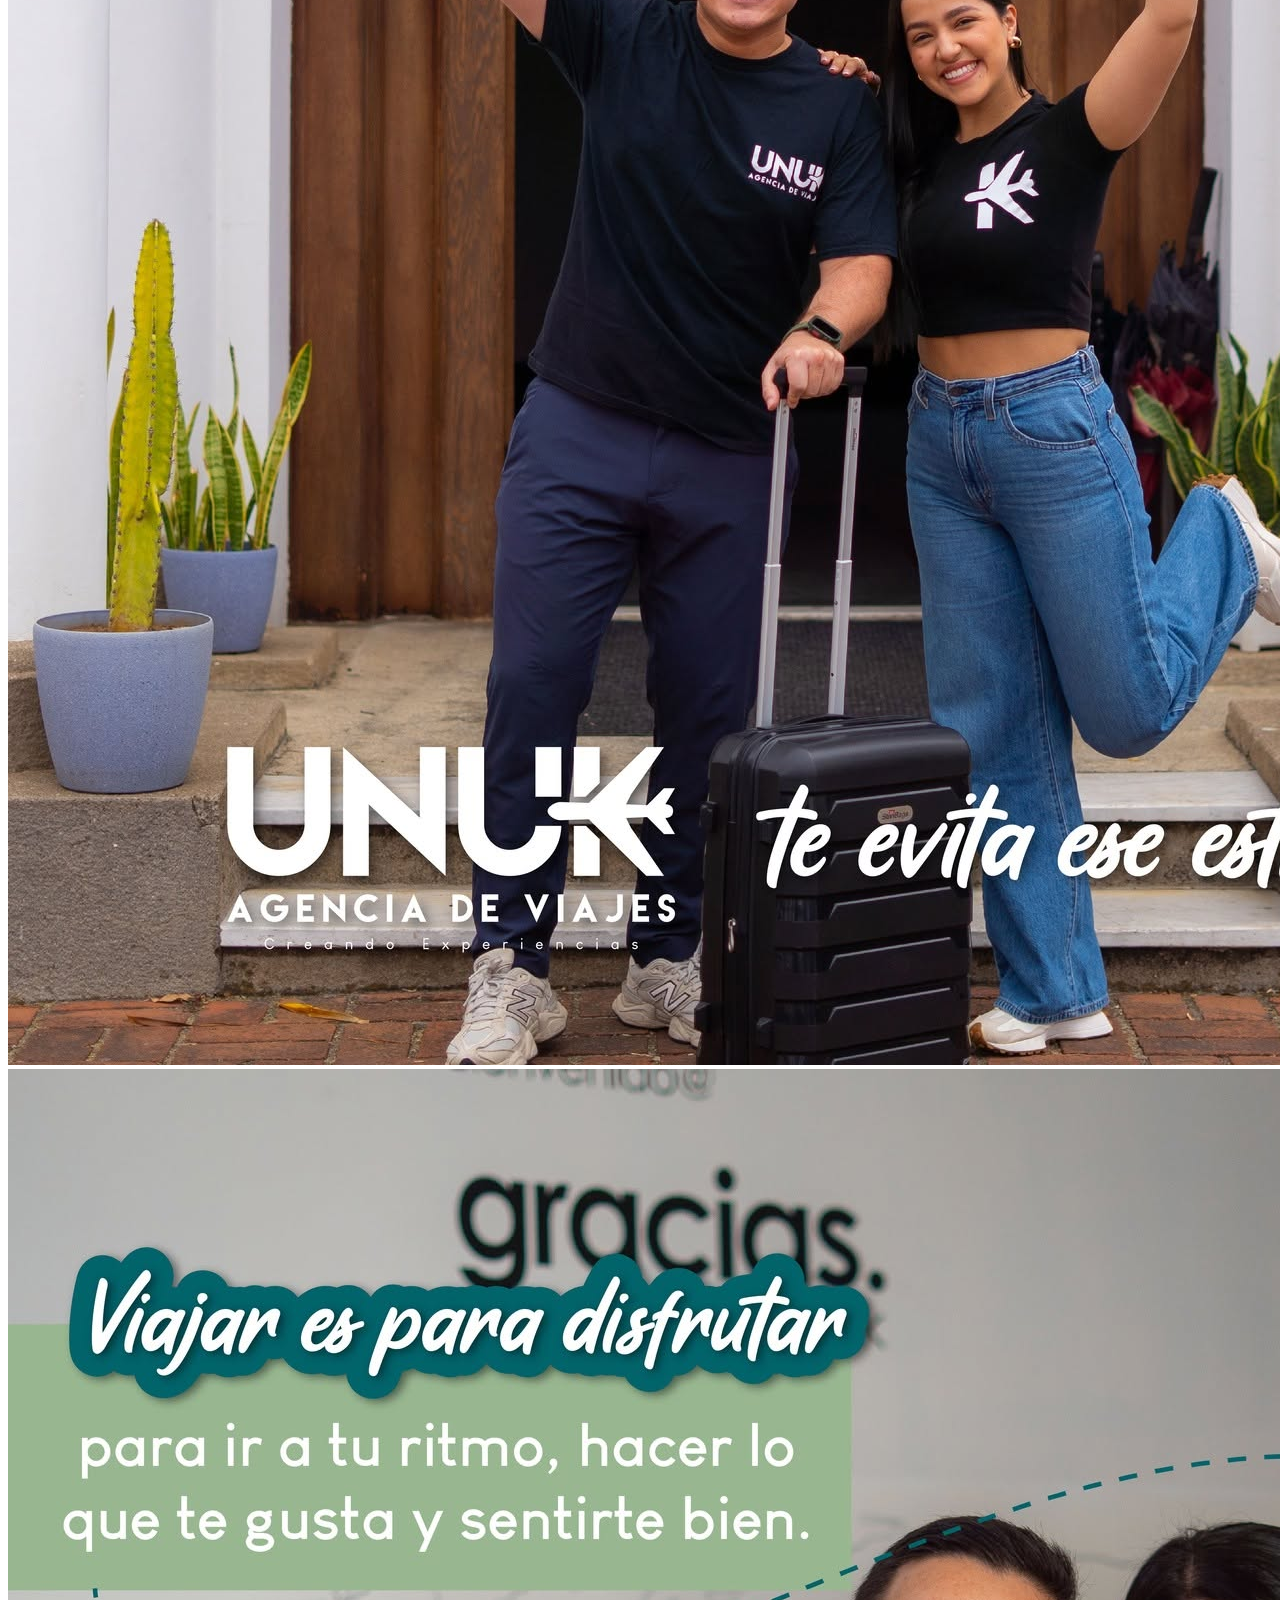
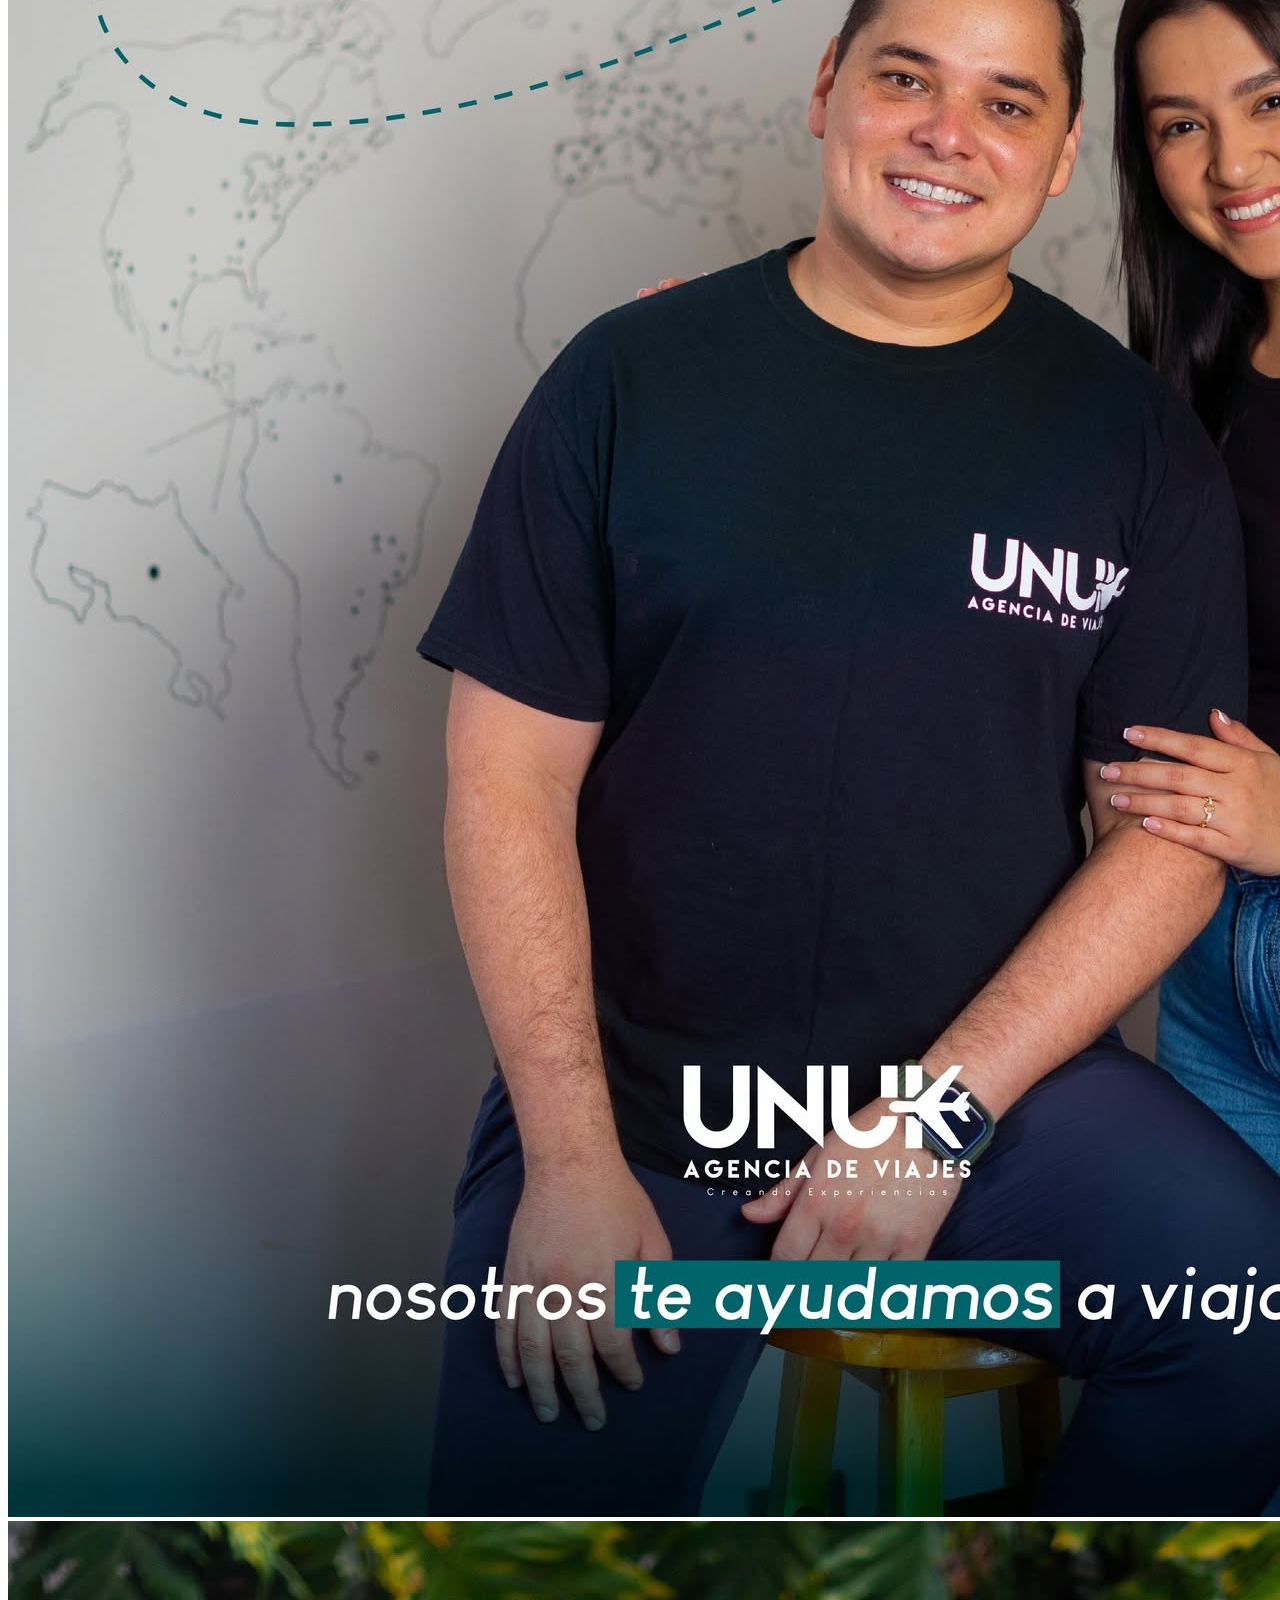
==== commit bc69d4a4: "agregar galeria, video, contacto y footer al index" ====
--- a/lab01/index.html
+++ b/lab01/index.html
@@ -154,8 +154,163 @@
   </main>
 
 
-  <!-- Footer vacío, lo completamos en el siguiente step -->
-  <footer>
+  
+<!-- =========================================
+         GALERÍA — Fotos de los destinos en cuadrícula
+         También uso CSS Grid aquí
+    ========================================= -->
+    <section id="galeria" class="seccion-galeria">
+      <div class="contenedor">
+        <h2 class="titulo-seccion">Galería de experiencias</h2>
+        <p class="subtitulo-seccion">Momentos reales de nuestros viajeros</p>
+
+        <!-- Grid de fotos, en el CSS le digo cuántas columnas tiene -->
+        <div class="grid-galeria">
+          <img src="assets/gallery1.jpg" alt="Viajeros explorando ruinas mayas en Guatemala" class="foto-galeria">
+          <img src="assets/gallery2.jpg" alt="Amanecer sobre Machu Picchu en Perú" class="foto-galeria">
+          <img src="assets/gallery3.jpg" alt="Grupo nadando en un cenote en México" class="foto-galeria">
+          <img src="assets/gallery4.jpg" alt="Calles históricas del centro de Cartagena" class="foto-galeria">
+        </div>
+      </div>
+    </section>
+
+
+    <!-- =========================================
+         VIDEO — Video promocional de UNUK
+         El atributo controls muestra los botones de play, volumen, etc.
+         El poster es la imagen que aparece antes de darle play
+    ========================================= -->
+    <section id="video" class="seccion-video" aria-label="Video promocional de UNUK">
+      <div class="contenedor">
+        <h2 class="titulo-seccion">Viví la experiencia UNUK</h2>
+        <p class="subtitulo-seccion">Así se vive un viaje con nosotros</p>
+
+        <div class="video-contenedor">
+          <video
+            controls
+            poster="assets/hero.jpg"
+            aria-label="Video promocional de UNUK mostrando destinos de viaje"
+            class="video-principal">
+            <source src="assets/video1.mp4" type="video/mp4">
+            <source src="assets/video2.mp4" type="video/mp4">
+            <!-- Este mensaje solo aparece si el navegador no soporta video HTML5 -->
+            Tu navegador no puede reproducir este video.
+          </video>
+        </div>
+      </div>
+    </section>
+
+
+    <!-- =========================================
+         CONTACTO — Formulario de consultas
+         El nombre se guarda en localStorage con script.js
+    ========================================= -->
+    <section id="contacto" class="seccion-contacto">
+      <div class="contenedor">
+        <h2 class="titulo-seccion">¡Hagamos tu viaje realidad!</h2>
+        <p class="subtitulo-seccion">Completá el formulario y te contactamos a la brevedad</p>
+
+        <form class="formulario" id="formContacto" novalidate>
+
+          <div class="campo-form">
+            <label for="nombre">Nombre completo</label>
+            <input
+              type="text"
+              id="nombre"
+              name="nombre"
+              placeholder="Tu nombre"
+              autocomplete="name"
+              aria-describedby="nombre-ayuda"
+              required>
+            <!-- aria-describedby conecta este texto de ayuda con el campo de arriba -->
+            <span id="nombre-ayuda" class="ayuda-campo">
+              Tu nombre se guarda automáticamente si cerrás la página.
+            </span>
+          </div>
+
+          <div class="campo-form">
+            <label for="email">Correo electrónico</label>
+            <input
+              type="email"
+              id="email"
+              name="email"
+              placeholder="tucorreo@ejemplo.com"
+              autocomplete="email"
+              required>
+          </div>
+
+          <div class="campo-form">
+            <label for="destino">¿A dónde querés ir?</label>
+            <select id="destino" name="destino" required>
+              <option value="" disabled selected>Seleccioná un destino</option>
+              <option value="guatemala">Guatemala</option>
+              <option value="peru">Perú</option>
+              <option value="mexico">México</option>
+              <option value="colombia">Colombia</option>
+            </select>
+          </div>
+
+          <div class="campo-form">
+            <label for="mensaje">¿Alguna consulta en especial?</label>
+            <textarea
+              id="mensaje"
+              name="mensaje"
+              rows="4"
+              placeholder="Contanos qué tenés en mente para tu viaje..."></textarea>
+          </div>
+
+          <button type="submit" class="btn-principal">Enviar consulta</button>
+
+          <!-- Este párrafo aparece después de enviar, lo maneja script.js -->
+          <!-- El hidden lo oculta, el aria-live avisa al lector de pantalla cuando aparece -->
+          <p class="mensaje-enviado" id="mensajeEnviado" aria-live="polite" hidden>
+            ✅ ¡Tu mensaje fue enviado! Te contactamos pronto.
+          </p>
+
+        </form>
+      </div>
+    </section>
+
+  </main>
+
+
+  <!-- =========================================
+       FOOTER — Pie de página con redes sociales
+  ========================================= -->
+  <footer class="footer">
+    <div class="contenedor">
+
+      <!-- Fila superior: logo y enlaces a redes -->
+      <div class="footer-top">
+        <img src="assets/logo.png" alt="Logo de UNUK agencia de viajes" class="footer-logo">
+
+        <!-- nav adentro del footer para las redes, tiene su propio aria-label -->
+        <nav aria-label="Redes sociales de UNUK">
+          <ul class="redes-lista" role="list">
+            <li>
+              <a href="https://www.instagram.com/viajaunuk/" target="_blank" rel="noopener noreferrer" aria-label="Instagram de UNUK, abre en nueva pestaña">
+                Instagram
+              </a>
+            </li>
+            <li>
+              <a href="https://www.tiktok.com/@viajaunuk" target="_blank" rel="noopener noreferrer" aria-label="TikTok de UNUK, abre en nueva pestaña">
+                TikTok
+              </a>
+            </li>
+            <li>
+              <a href="https://www.facebook.com/viajaunuk" target="_blank" rel="noopener noreferrer" aria-label="Facebook de UNUK, abre en nueva pestaña">
+                Facebook
+              </a>
+            </li>
+          </ul>
+        </nav>
+      </div>
+
+      <p class="footer-copy">
+        &copy; 2025 UNUK. Todos los derechos reservados. Agencia de viajes costarricense.
+      </p>
+
+    </div>
   </footer>
 
   <script src="js/script.js"></script>
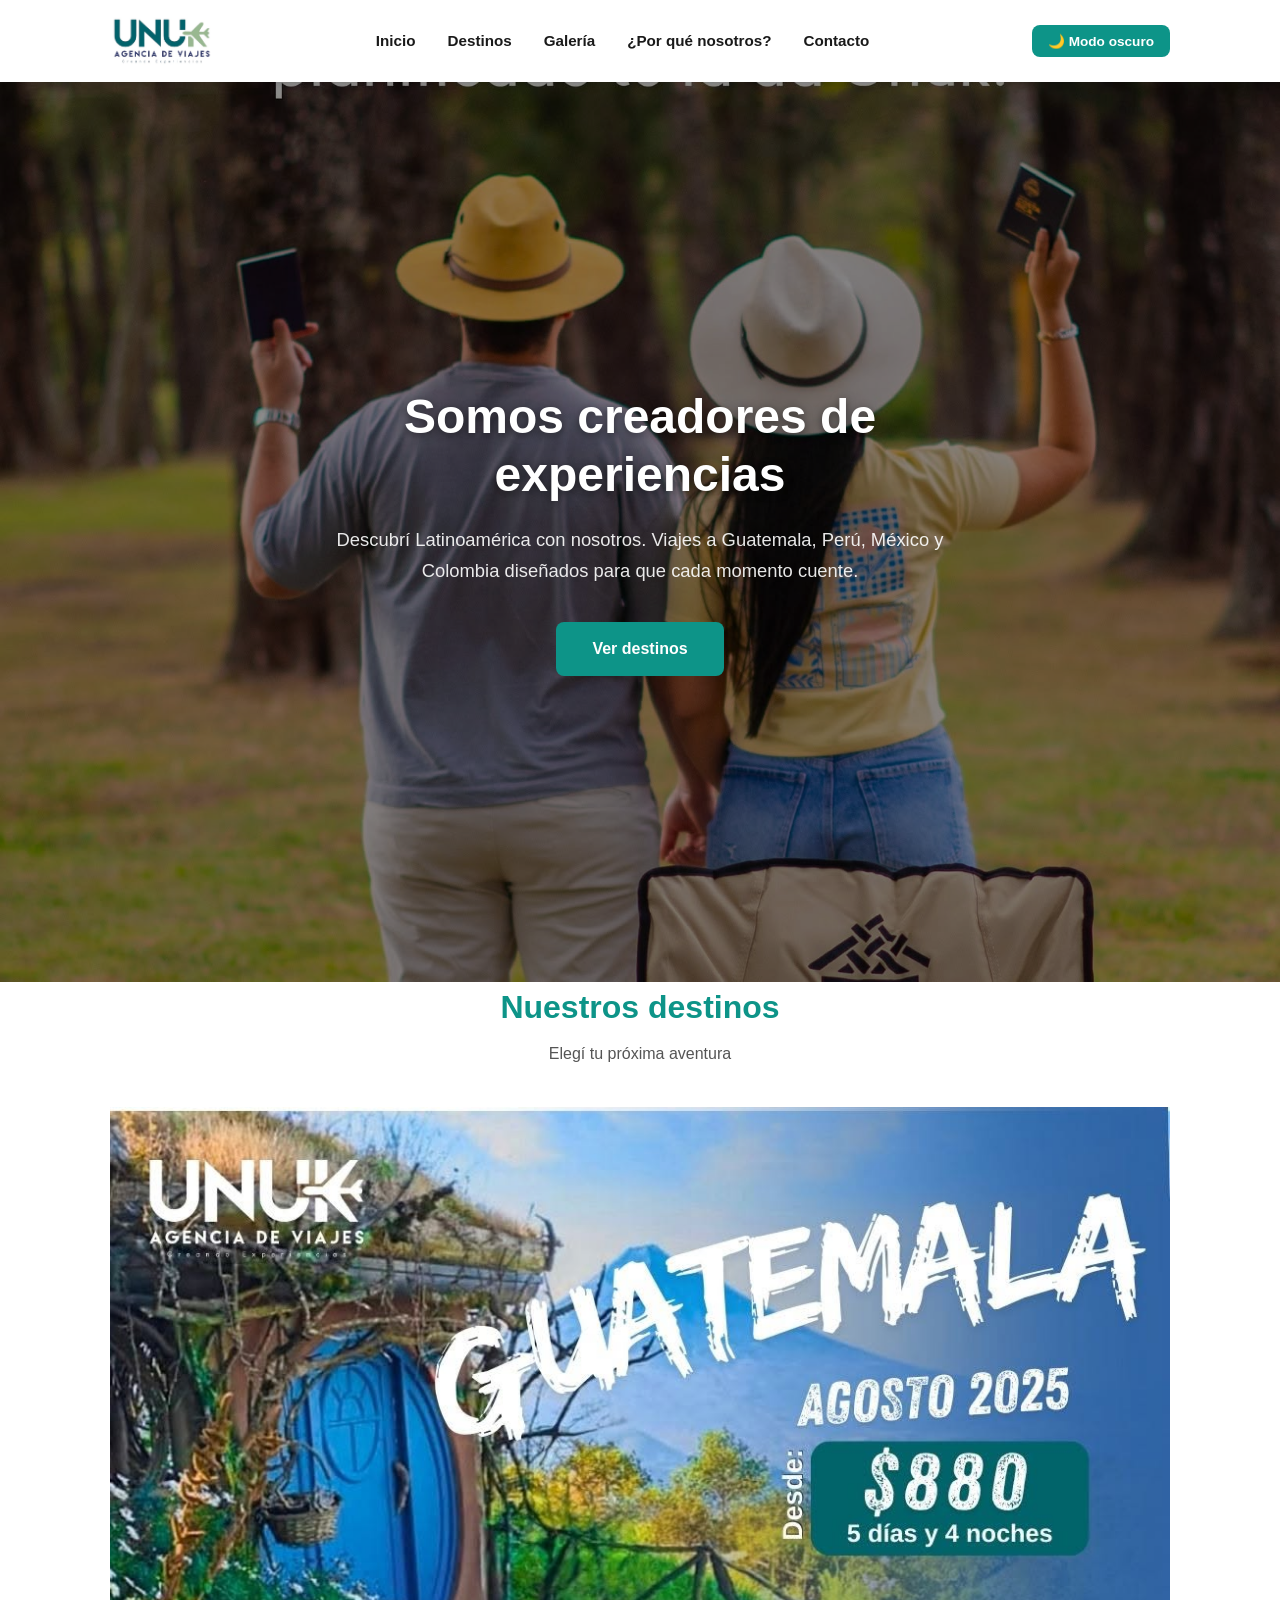
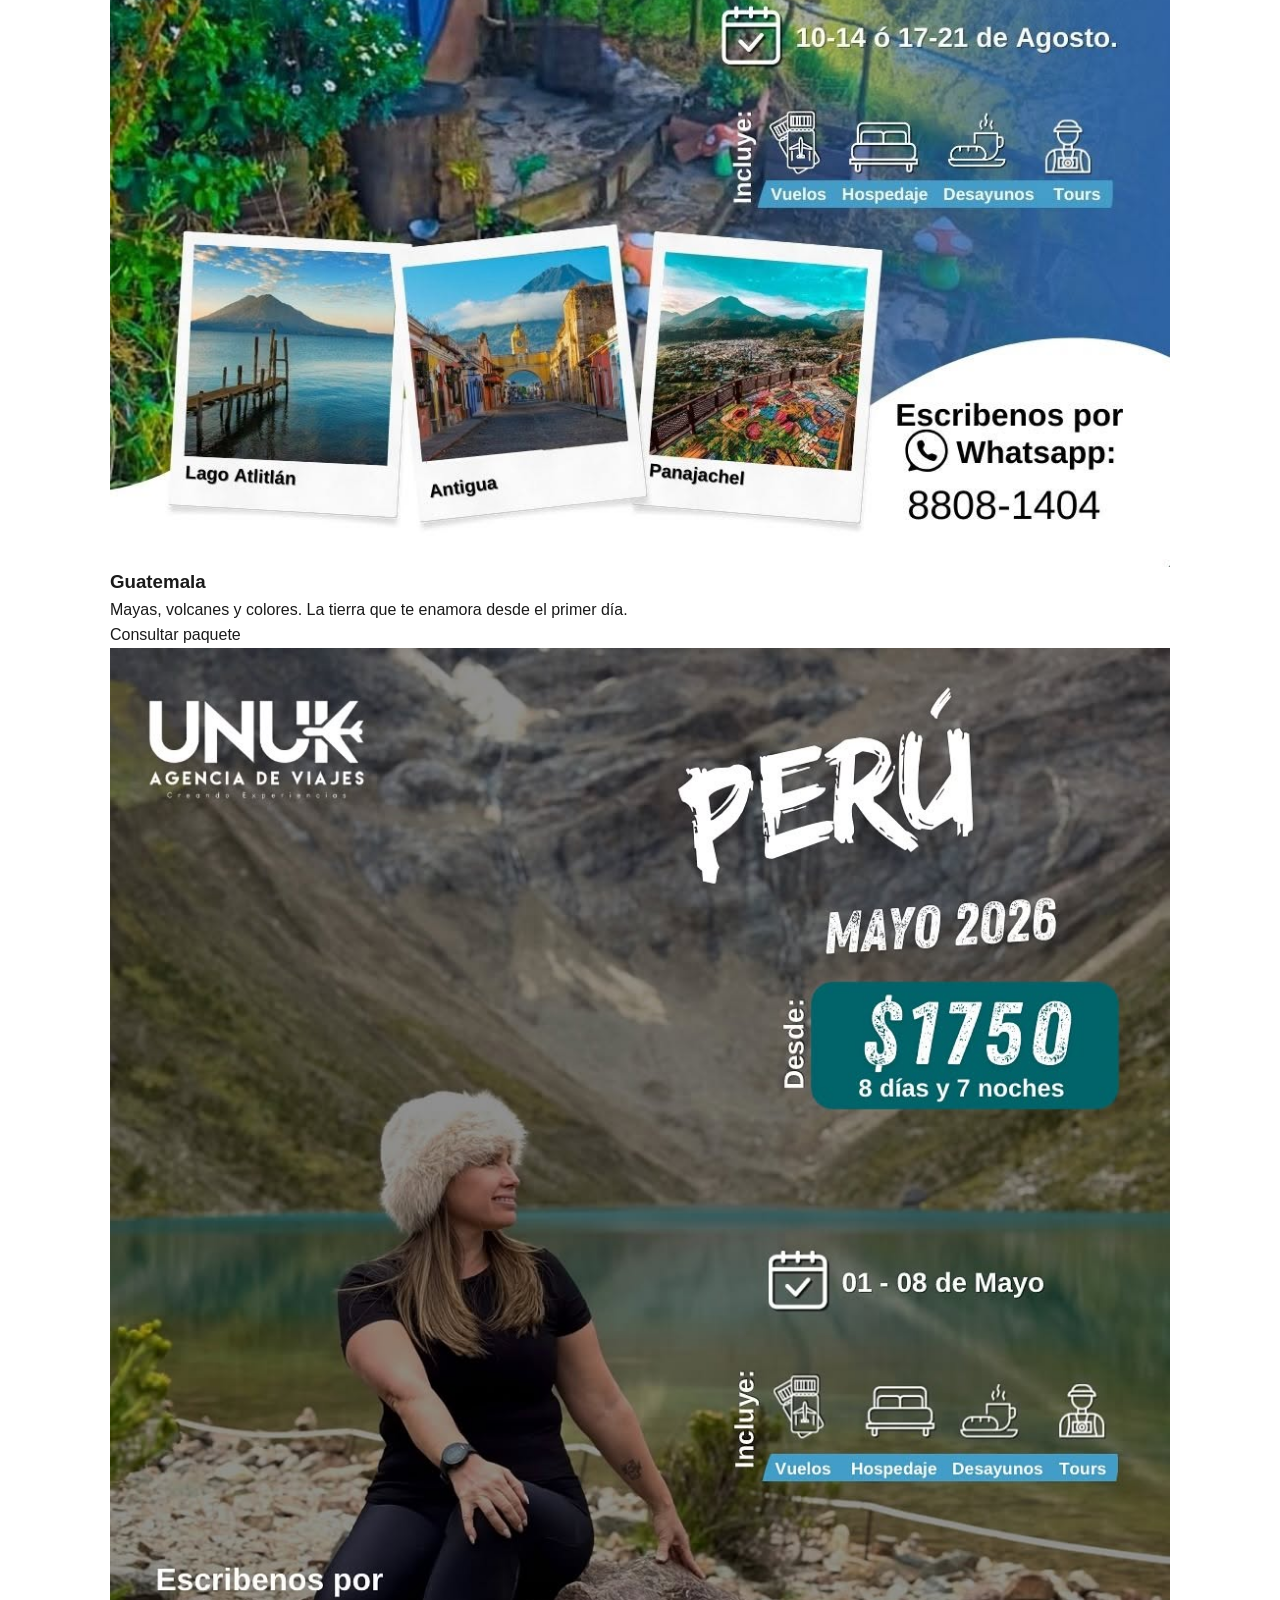
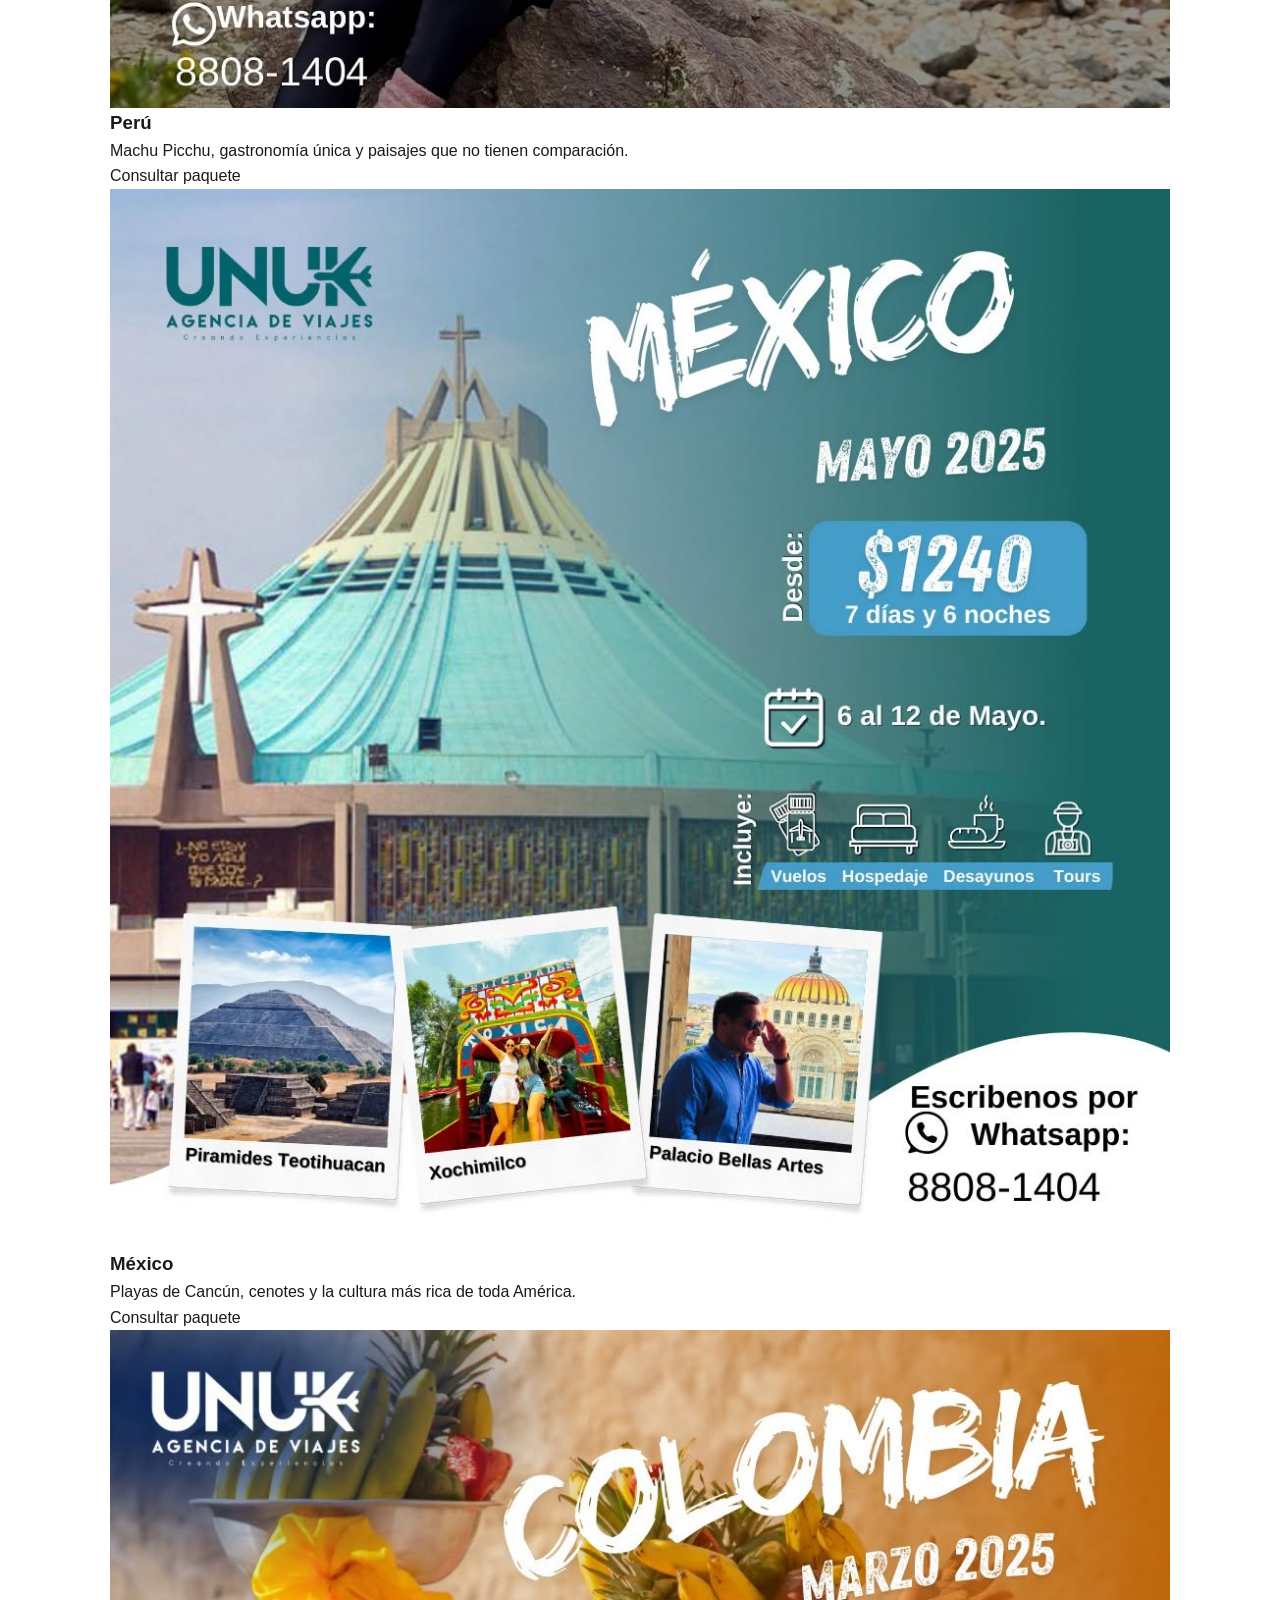
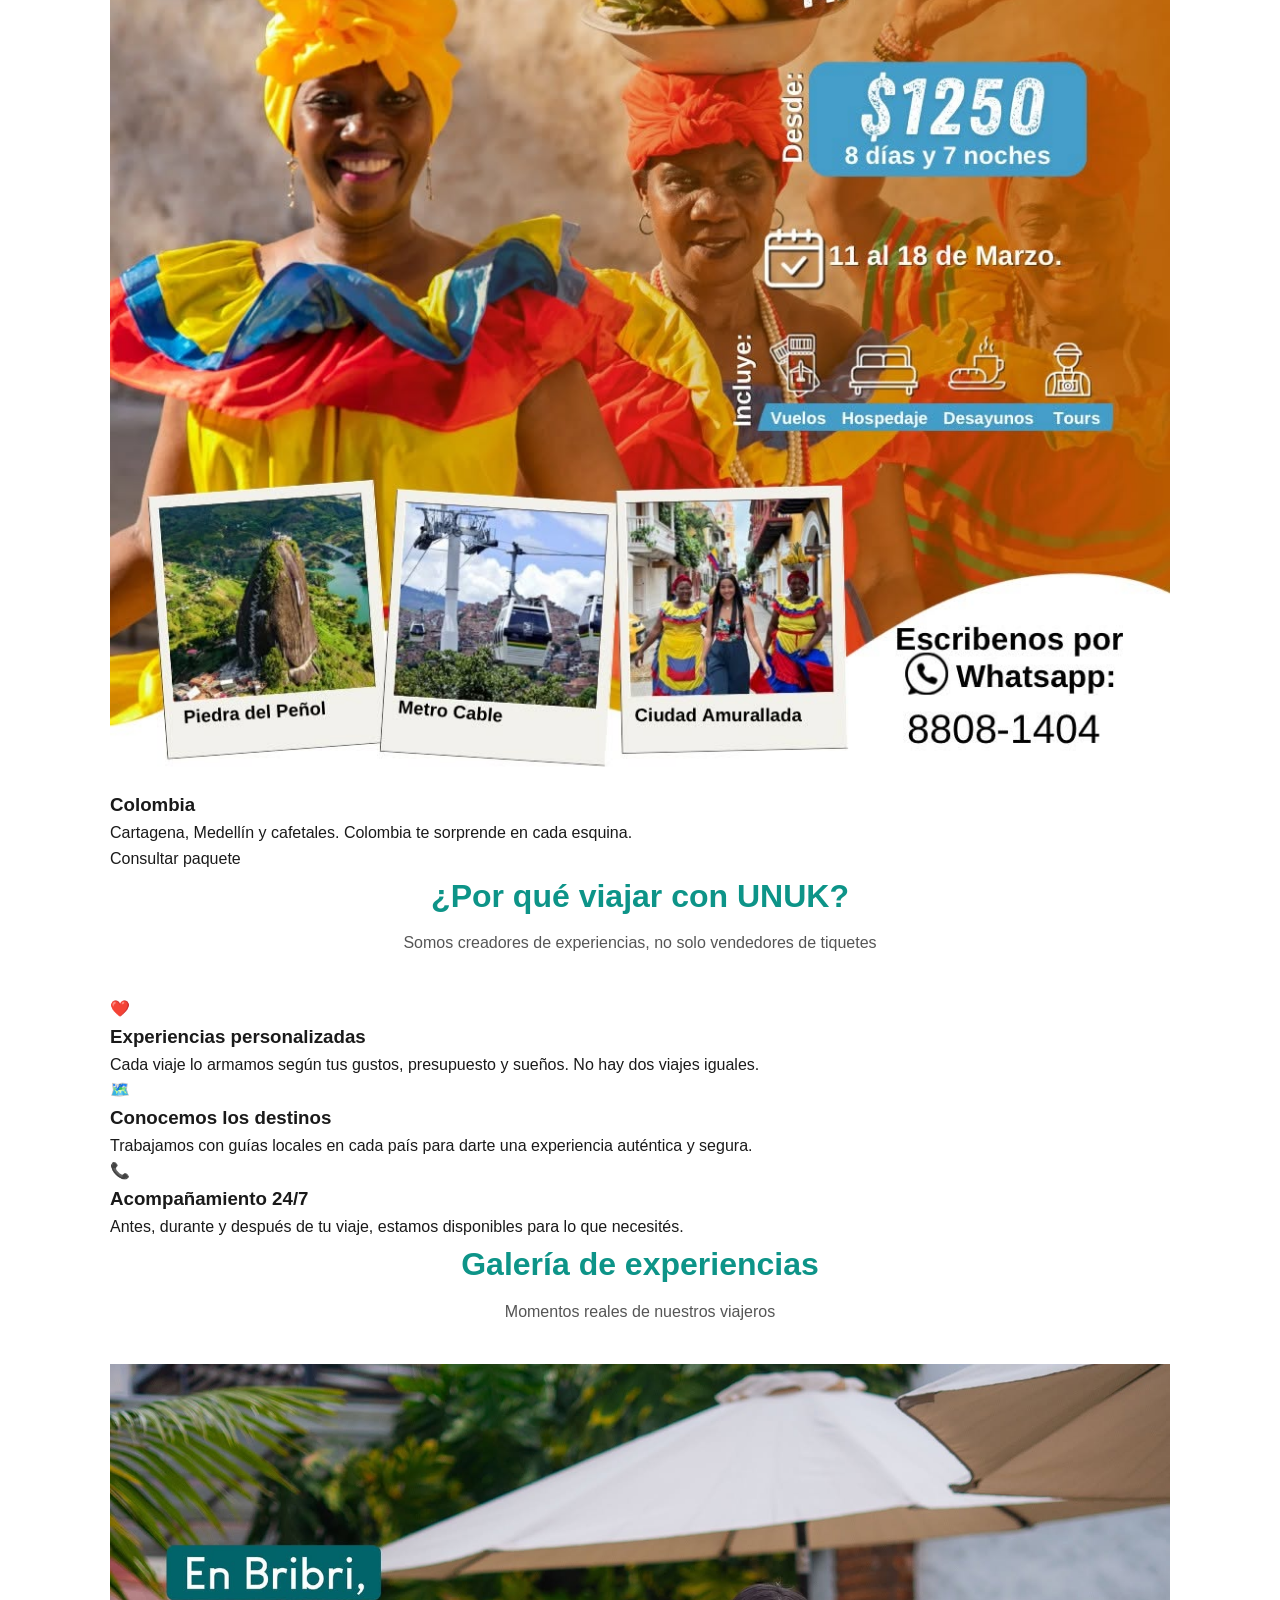
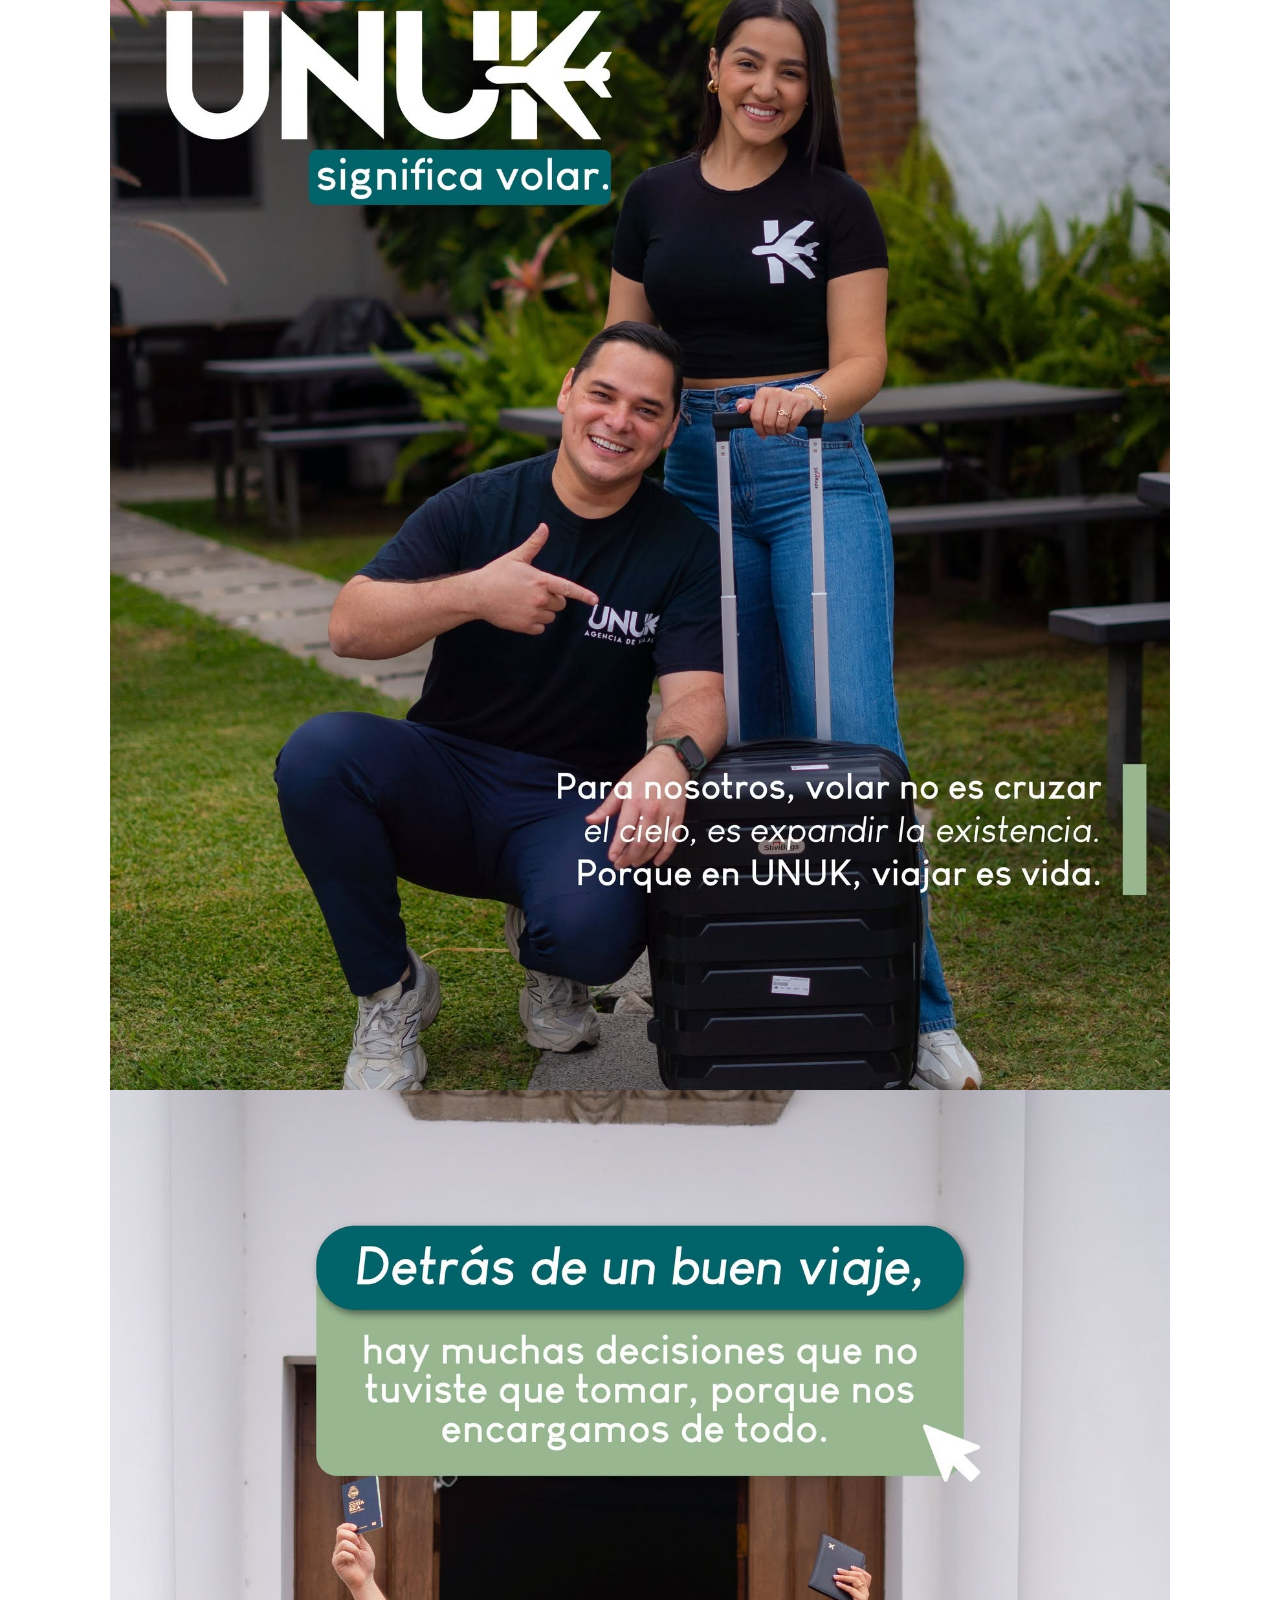
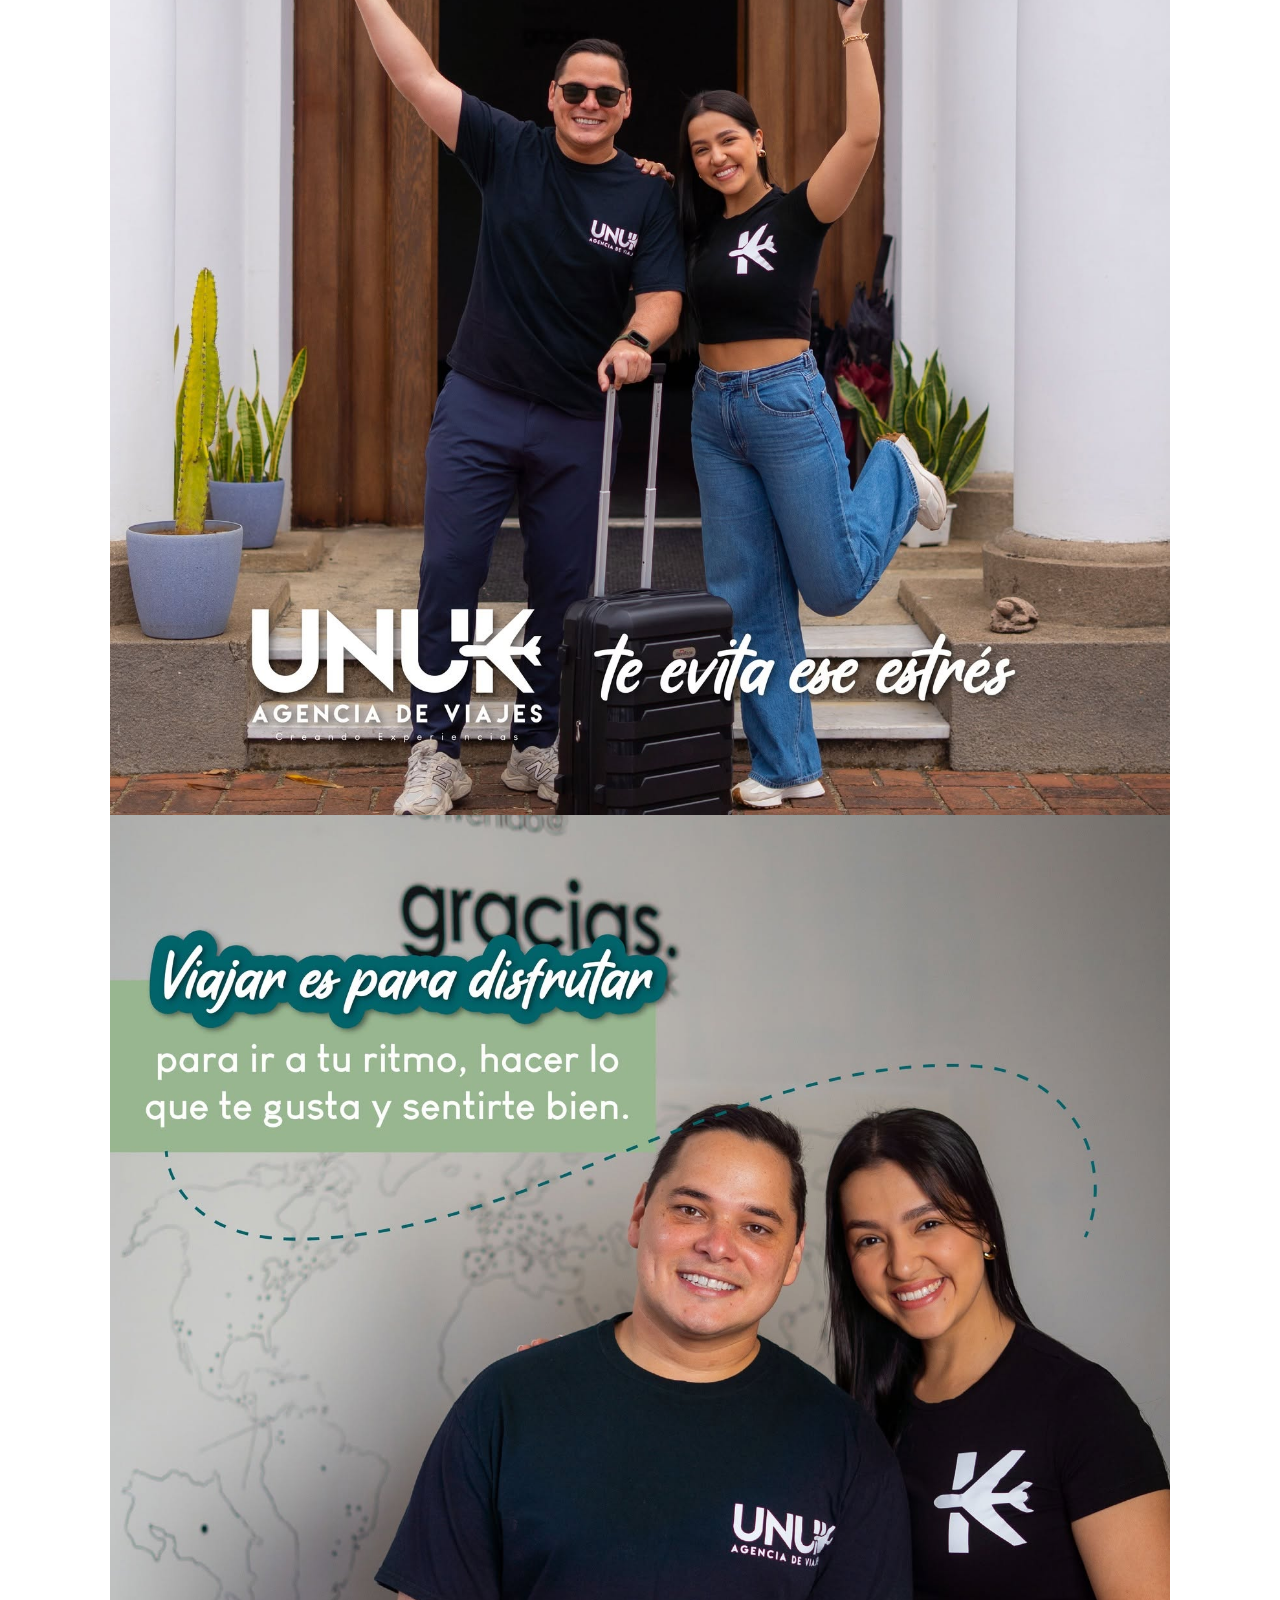
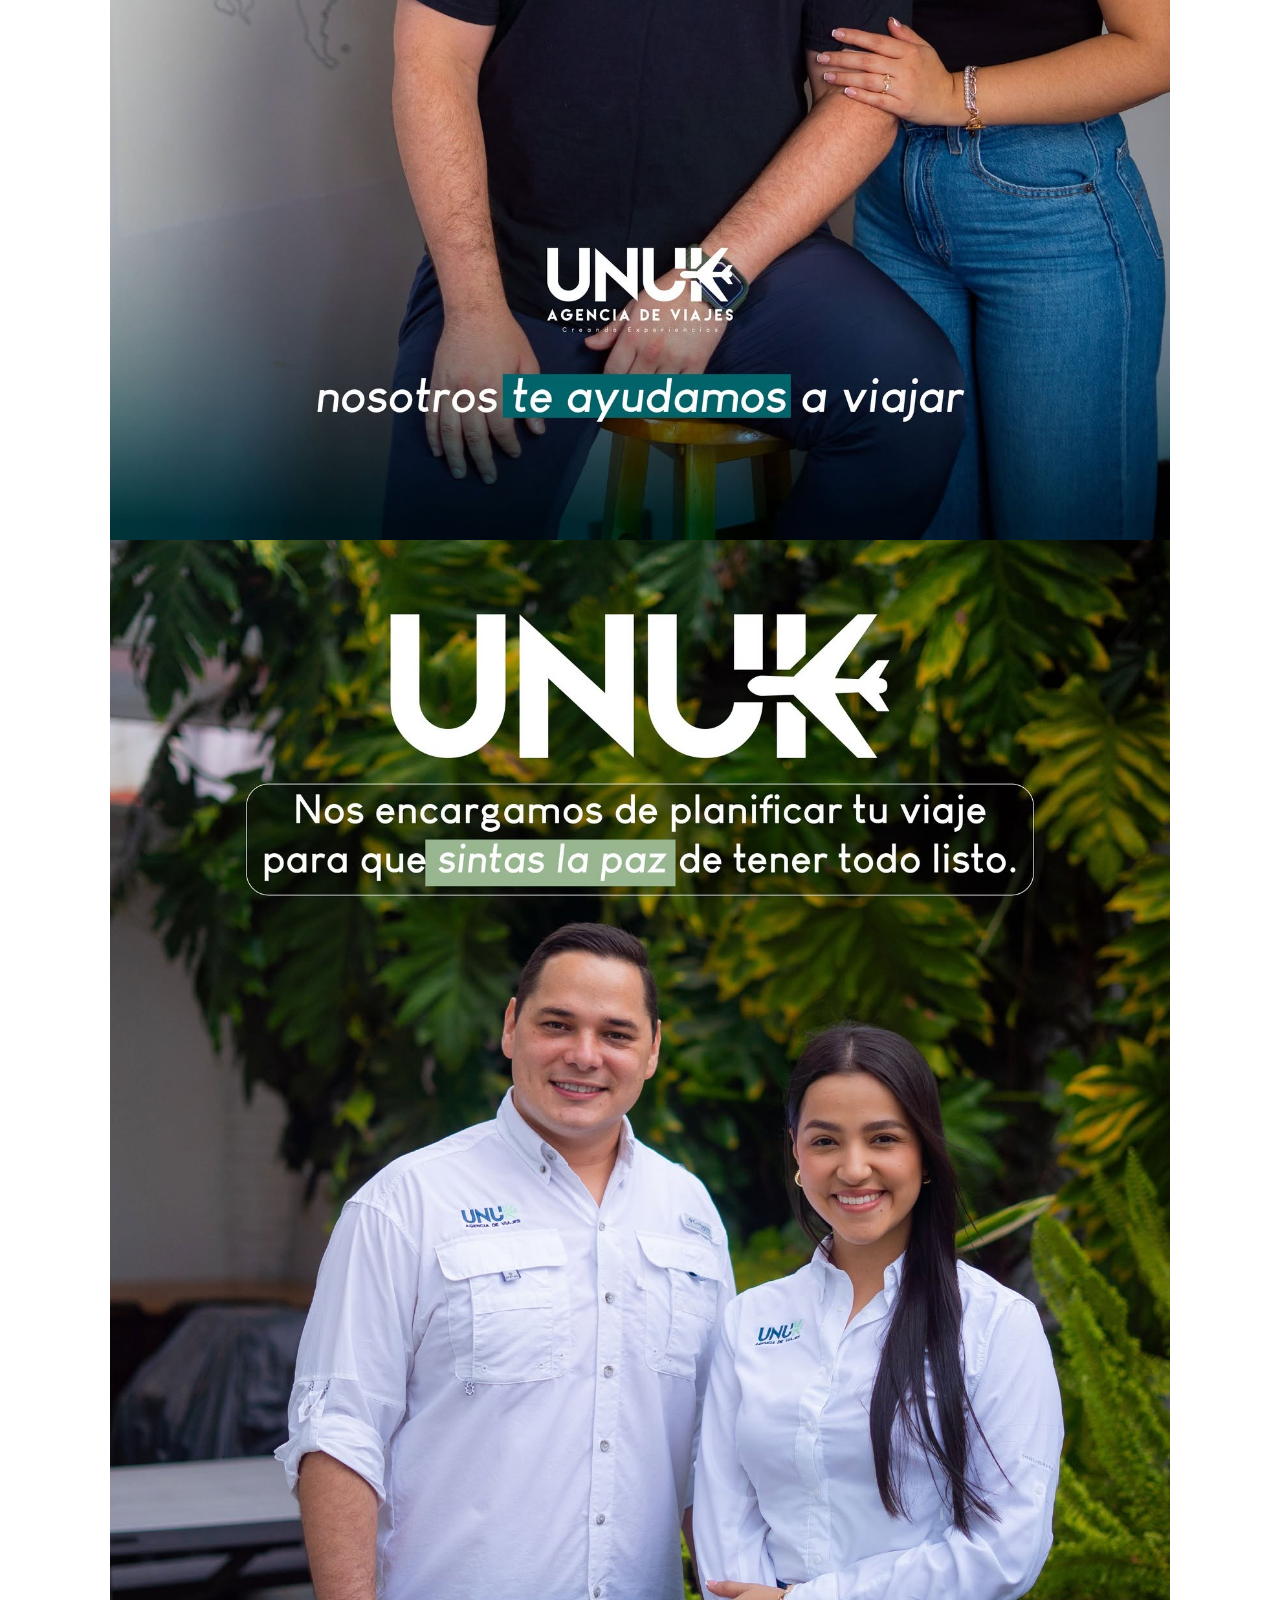
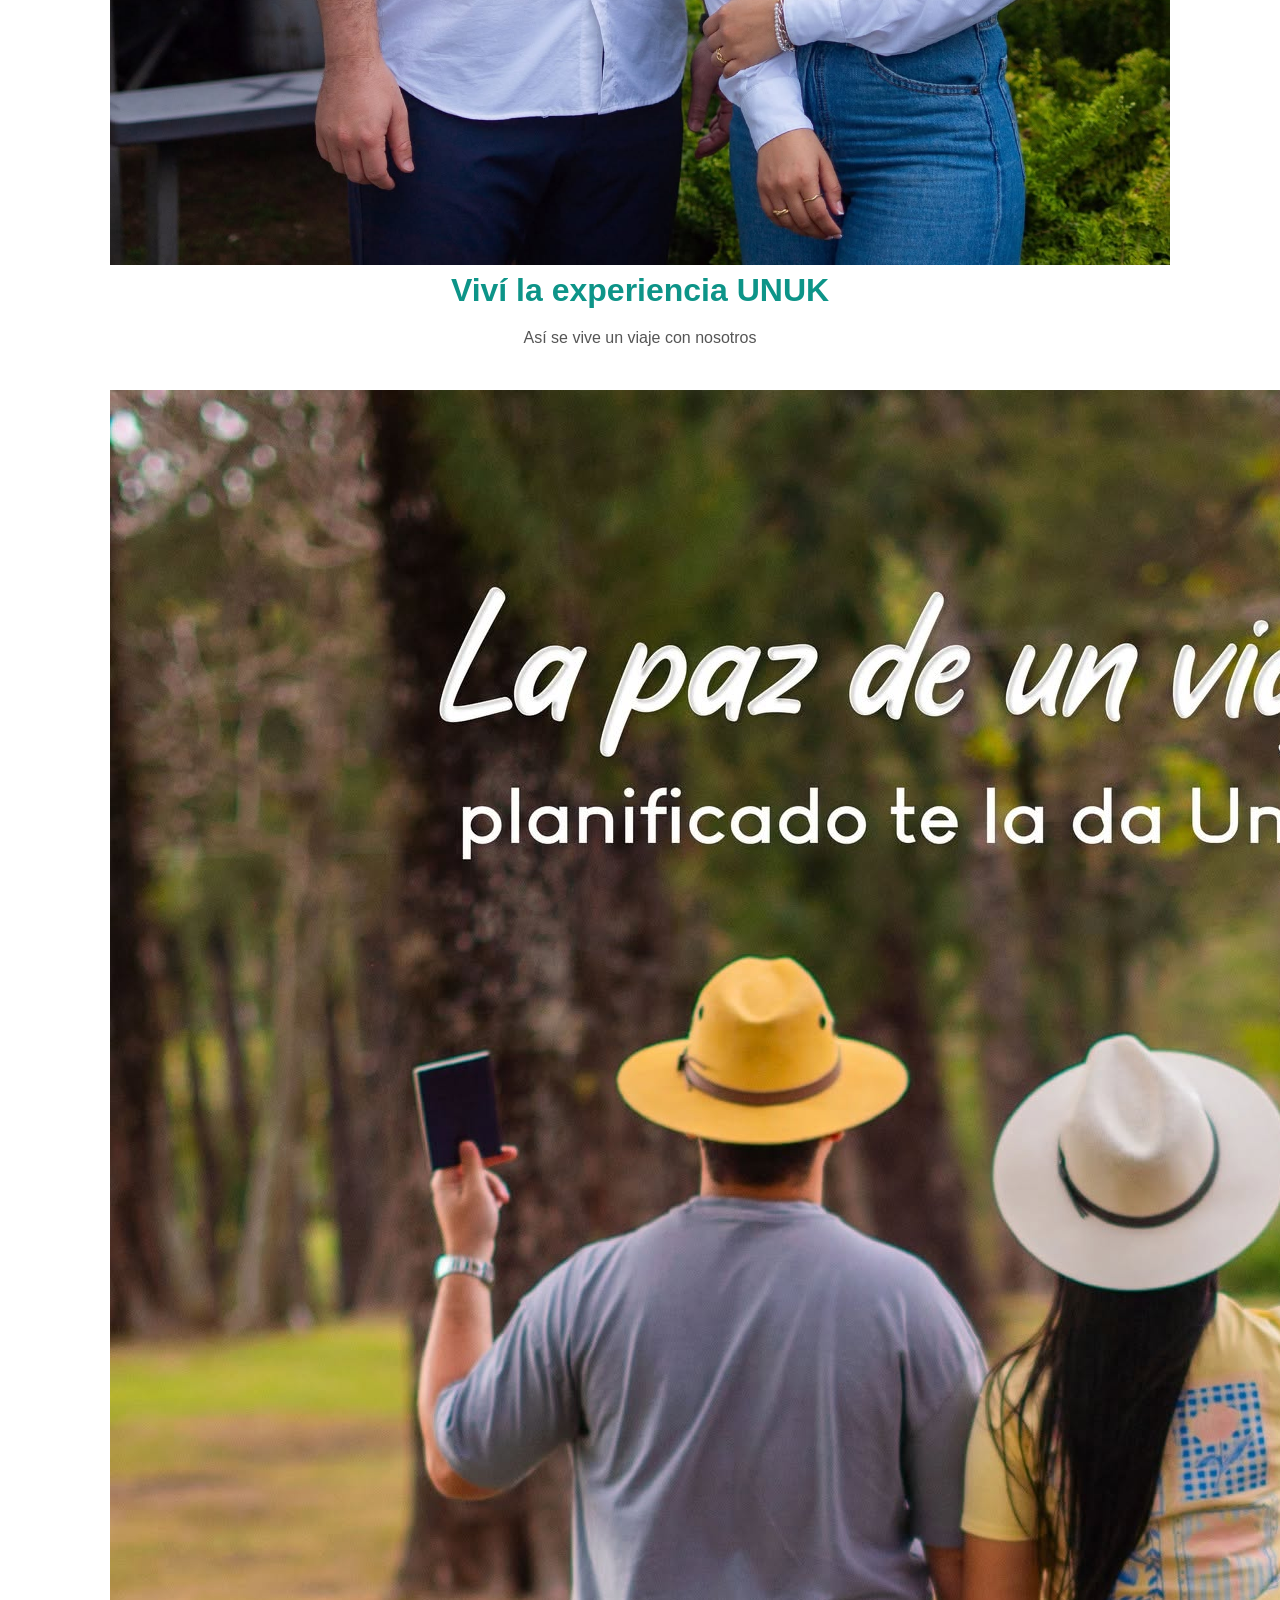
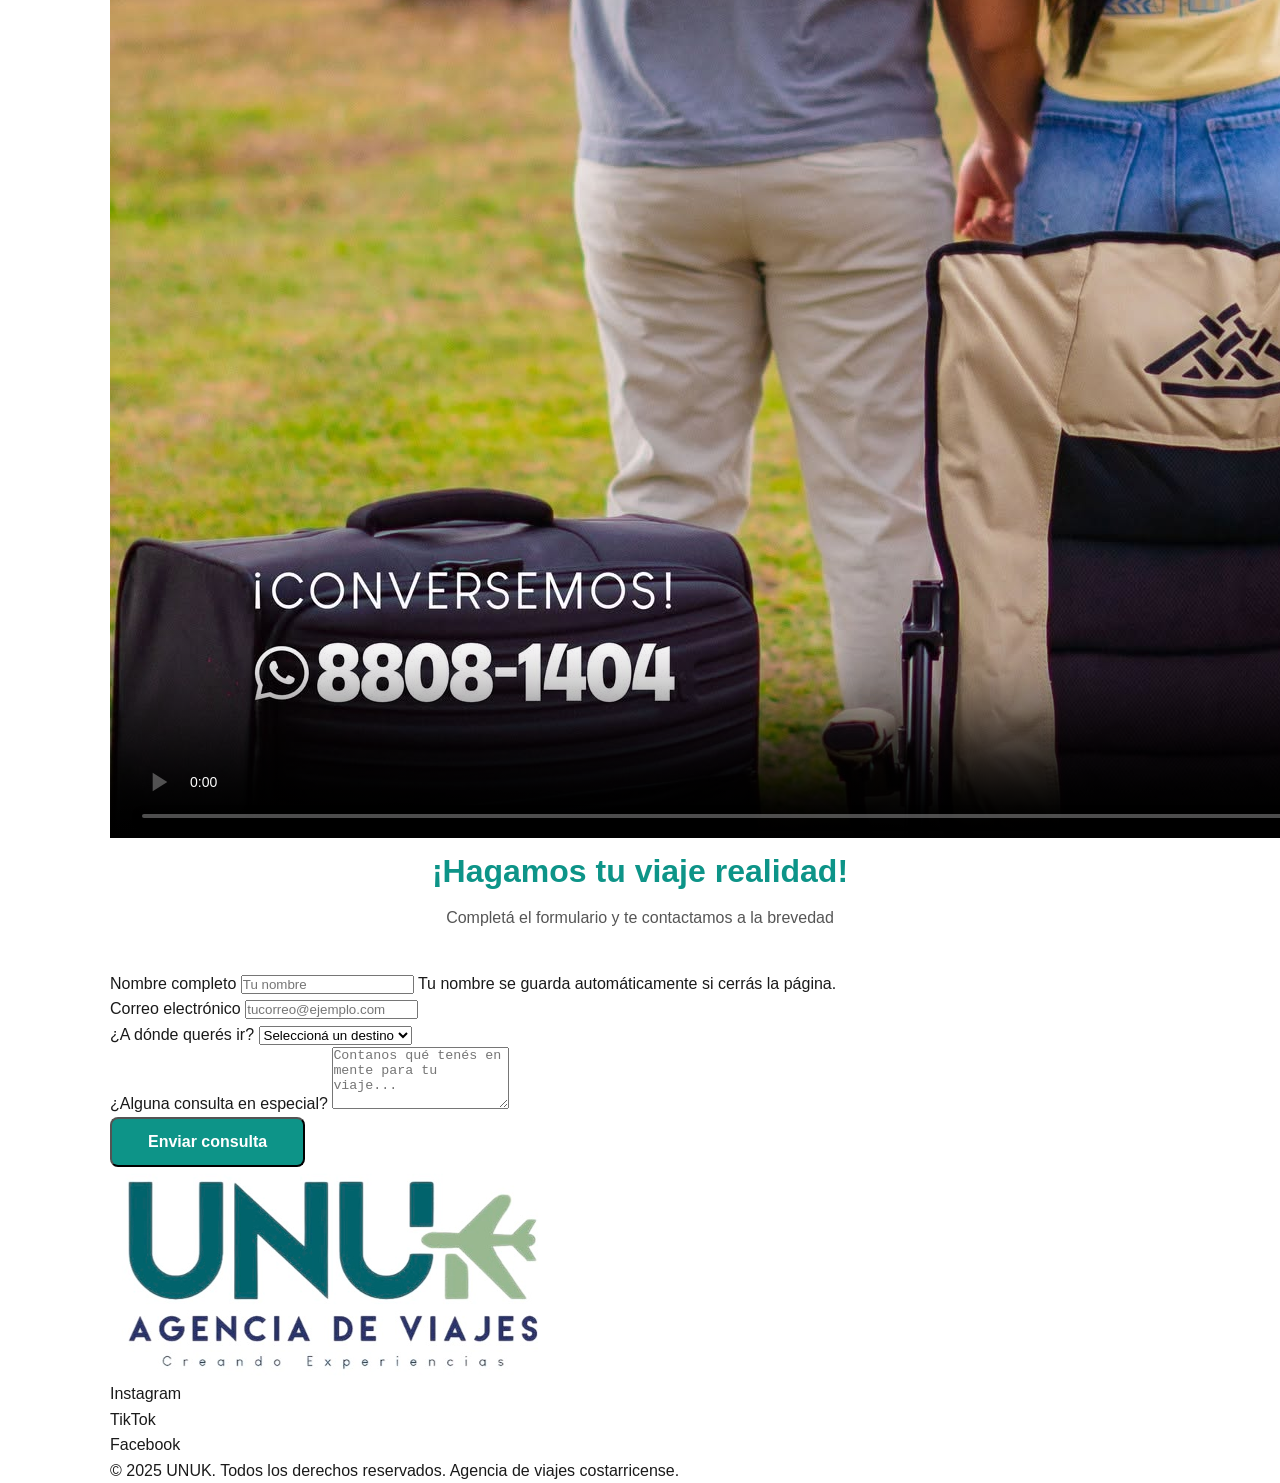
==== commit 93c35f4e: "agregar estilos y fondo de imagen al hero" ====
--- a/lab01/index.html
+++ b/lab01/index.html
@@ -24,7 +24,7 @@
       </a>
 
       <!-- Lista de enlaces del menú -->
-      <ul class="nav-lista" role="list">
+      <ul class="nav-lista"> 
         <li><a href="#inicio" class="nav-link">Inicio</a></li>
         <li><a href="#destinos" class="nav-link">Destinos</a></li>
         <li><a href="#galeria" class="nav-link">Galería</a></li>
@@ -75,7 +75,7 @@
         <div class="grid-destinos">
 
           <article class="tarjeta-destino">
-            <img src="assets/gallery1.jpg" alt="Antigua Guatemala con volcán al fondo" class="tarjeta-img">
+            <img src="assets/destino-guatemala.jpg" alt="Antigua Guatemala con volcán al fondo" class="tarjeta-img">
             <div class="tarjeta-info">
               <h3>Guatemala</h3>
               <p>Mayas, volcanes y colores. La tierra que te enamora desde el primer día.</p>
@@ -84,7 +84,7 @@
           </article>
 
           <article class="tarjeta-destino">
-            <img src="assets/gallery2.jpg" alt="Machu Picchu en las montañas de Perú" class="tarjeta-img">
+            <img src="assets/destino-peru.jpg" alt="Machu Picchu en las montañas de Perú" class="tarjeta-img">
             <div class="tarjeta-info">
               <h3>Perú</h3>
               <p>Machu Picchu, gastronomía única y paisajes que no tienen comparación.</p>
@@ -93,7 +93,7 @@
           </article>
 
           <article class="tarjeta-destino">
-            <img src="assets/gallery3.jpg" alt="Cenote azul turquesa en la Riviera Maya" class="tarjeta-img">
+            <img src="assets/destino-mexico.jpg" alt="Cenote azul turquesa en la Riviera Maya" class="tarjeta-img">
             <div class="tarjeta-info">
               <h3>México</h3>
               <p>Playas de Cancún, cenotes y la cultura más rica de toda América.</p>
@@ -102,7 +102,7 @@
           </article>
 
           <article class="tarjeta-destino">
-            <img src="assets/gallery4.jpg" alt="Ciudad colorida de Cartagena de Indias" class="tarjeta-img">
+            <img src="assets/destino-colombia.jpg" alt="Ciudad colorida de Cartagena de Indias" class="tarjeta-img">
             <div class="tarjeta-info">
               <h3>Colombia</h3>
               <p>Cartagena, Medellín y cafetales. Colombia te sorprende en cada esquina.</p>
@@ -150,11 +150,6 @@
       </div>
     </section>
 
-
-  </main>
-
-
-  
 <!-- =========================================
          GALERÍA — Fotos de los destinos en cuadrícula
          También uso CSS Grid aquí
@@ -286,7 +281,7 @@
 
         <!-- nav adentro del footer para las redes, tiene su propio aria-label -->
         <nav aria-label="Redes sociales de UNUK">
-          <ul class="redes-lista" role="list">
+          <ul class="redes-lista">
             <li>
               <a href="https://www.instagram.com/viajaunuk/" target="_blank" rel="noopener noreferrer" aria-label="Instagram de UNUK, abre en nueva pestaña">
                 Instagram
--- a/lab01/css/styles.css
+++ b/lab01/css/styles.css
@@ -0,0 +1,275 @@
+/* =============================================
+   RESET — Borro los estilos que el navegador
+   pone por defecto, para empezar desde cero
+============================================= */
+* {
+  margin: 0;
+  padding: 0;
+  box-sizing: border-box;
+  /* box-sizing hace que el padding no agrande el tamaño del elemento */
+}
+
+/* Le digo que el scroll sea suave cuando hago clic en los links del menú */
+html {
+  scroll-behavior: smooth;
+}
+
+/* Fuente general de toda la página */
+body {
+  font-family: Arial, Helvetica, sans-serif;
+  font-size: 16px;
+  line-height: 1.6;
+  color: var(--color-texto);
+  background-color: var(--color-fondo);
+}
+
+/* Quito el subrayado de los enlaces y heredo el color del padre */
+a {
+  text-decoration: none;
+  color: inherit;
+}
+
+/* Las imágenes no se salen de su contenedor */
+img {
+  max-width: 100%;
+  display: block;
+}
+
+/* Quito el estilo de lista (los puntitos) de todos los ul */
+ul {
+  list-style: none;
+}
+
+
+/* =============================================
+   VARIABLES DE COLOR
+   Las defino una vez acá y las reutilizo
+   en todo el CSS con var(--nombre)
+============================================= */
+:root {
+  /* Colores corporativos de UNUK — teal/verde azulado */
+  --color-primario: #0d9488;       /* teal principal */
+  --color-primario-oscuro: #0f766e; /* teal más oscuro para hover */
+  --color-primario-claro: #ccfbf1;  /* teal muy suave para fondos */
+
+  /* Colores de texto */
+  --color-texto: #1a1a1a;          /* casi negro, más suave que #000 */
+  --color-texto-suave: #555555;    /* gris para textos secundarios */
+  --color-texto-claro: #ffffff;    /* blanco para texto sobre fondo oscuro */
+
+  /* Colores de fondo */
+  --color-fondo: #ffffff;
+  --color-fondo-gris: #f4f4f4;     /* gris muy claro para secciones alternadas */
+
+  /* Bordes y sombras */
+  --sombra-tarjeta: 0 2px 8px rgba(0, 0, 0, 0.1);
+  --radio-borde: 8px;              /* para esquinas redondeadas */
+
+  /* Espaciados que voy a repetir mucho */
+  --espaciado-seccion: 80px;
+  --ancho-contenedor: 1100px;
+}
+
+
+/* =============================================
+   MODO OSCURO
+   Cuando el body tiene la clase "modo-oscuro"
+   (que la agrega script.js) cambian los colores
+============================================= */
+body.modo-oscuro {
+  --color-texto: #f0f0f0;
+  --color-texto-suave: #bbbbbb;
+  --color-fondo: #121212;
+  --color-fondo-gris: #1e1e1e;
+}
+
+
+/* =============================================
+   CONTENEDOR — Limita el ancho del contenido
+   y lo centra en pantallas grandes
+============================================= */
+.contenedor {
+  max-width: var(--ancho-contenedor);
+  margin: 0 auto;
+  padding: 0 20px;
+}
+
+
+/* =============================================
+   TÍTULOS DE SECCIÓN — Estilo compartido
+   para los h2 que aparecen en cada sección
+============================================= */
+.titulo-seccion {
+  font-size: 2rem;
+  color: var(--color-primario);
+  text-align: center;
+  margin-bottom: 8px;
+}
+
+.subtitulo-seccion {
+  font-size: 1rem;
+  color: var(--color-texto-suave);
+  text-align: center;
+  margin-bottom: 40px;
+}
+
+/* =============================================
+   NAVBAR — Barra de navegación
+   Uso Flexbox para poner el logo, los links
+   y el botón en fila y bien distribuidos
+============================================= */
+.header {
+  background-color: var(--color-fondo);
+  box-shadow: 0 2px 6px rgba(0, 0, 0, 0.1);
+  position: sticky;   /* Se queda fija arriba mientras scrolleás */
+  top: 0;
+  z-index: 100;       /* Que quede por encima del resto del contenido */
+}
+
+.navbar {
+  display: flex;                  /* Activo Flexbox */
+  align-items: center;            /* Alinea todo verticalmente al centro */
+  justify-content: space-between; /* Logo a la izquierda, links en medio, botón a la derecha */
+  max-width: var(--ancho-contenedor);
+  margin: 0 auto;
+  padding: 16px 20px;
+}
+
+/* El logo no crece ni se encoge, mantiene su tamaño */
+.logo {
+  height: 50px;
+  width: auto;
+}
+
+/* La lista de links también es Flexbox para ponerlos en fila */
+.nav-lista {
+  display: flex;
+  gap: 32px;   /* Espacio entre cada link */
+}
+
+.nav-link {
+  color: var(--color-texto);
+  font-weight: 600;
+  font-size: 0.95rem;
+  padding: 4px 0;
+  /* La línea de abajo aparece en hover, empieza con ancho 0 */
+  border-bottom: 2px solid transparent;
+  transition: border-color 0.2s, color 0.2s;
+}
+
+/* Cuando pasás el mouse por un link aparece la línea teal abajo */
+.nav-link:hover {
+  color: var(--color-primario);
+  border-bottom-color: var(--color-primario);
+}
+
+/* Indicador de foco para navegación con teclado — requerido por WCAG */
+.nav-link:focus {
+  outline: 2px solid var(--color-primario);
+  outline-offset: 4px;
+  border-radius: 2px;
+}
+
+/* Botón de modo oscuro */
+.btn-modo-oscuro {
+  background-color: var(--color-primario);
+  color: var(--color-texto-claro);
+  border: none;
+  padding: 8px 16px;
+  border-radius: var(--radio-borde);
+  cursor: pointer;
+  font-size: 0.85rem;
+  font-weight: 600;
+  transition: background-color 0.2s;
+  white-space: nowrap;   /* Que no parta el texto en dos líneas */
+}
+
+.btn-modo-oscuro:hover {
+  background-color: var(--color-primario-oscuro);
+}
+
+.btn-modo-oscuro:focus {
+  outline: 2px solid var(--color-primario-oscuro);
+  outline-offset: 4px;
+}
+
+/* =============================================
+   HERO — La sección grande del inicio
+   La imagen de fondo ocupa toda la pantalla
+   y encima va el texto con el slogan
+============================================= */
+.hero {
+  /* La imagen de fondo. Como styles.css está en la carpeta css/,
+     tengo que subir un nivel con ../ para llegar a assets/ */
+  background-image: url('../assets/hero.jpg');
+  background-size: cover;      /* La imagen cubre todo el espacio sin distorsionarse */
+  background-position: center; /* La parte central de la foto siempre se ve */
+  background-repeat: no-repeat;
+
+  /* Que ocupe toda la altura de la pantalla */
+  min-height: 100vh;
+
+  /* Flexbox para centrar el contenido dentro del hero */
+  display: flex;
+  align-items: center;
+  justify-content: center;
+
+  /* Oscurezco la imagen de fondo para que el texto blanco se lea bien */
+  /* Esto es como poner un vidrio oscuro encima de la foto */
+  position: relative;
+}
+
+/* El overlay oscuro — va entre la imagen y el texto */
+.hero::before {
+  content: '';                /* Necesario para que el pseudo-elemento exista */
+  position: absolute;
+  inset: 0;                   /* Equivale a top/right/bottom/left: 0 */
+  background-color: rgba(0, 0, 0, 0.45); /* Negro con 45% de opacidad */
+}
+
+/* El contenido del hero (texto y botón) va encima del overlay */
+.hero-contenido {
+  position: relative;         /* Así queda por encima del ::before */
+  text-align: center;
+  color: var(--color-texto-claro);
+  max-width: 700px;
+  padding: 0 20px;
+}
+
+.hero-titulo {
+  font-size: 3rem;
+  font-weight: 700;
+  line-height: 1.2;
+  margin-bottom: 20px;
+  /* Sombra en el texto para que se lea incluso sobre fotos claras */
+  text-shadow: 0 2px 8px rgba(0, 0, 0, 0.5);
+}
+
+.hero-subtitulo {
+  font-size: 1.15rem;
+  line-height: 1.7;
+  margin-bottom: 36px;
+  color: rgba(255, 255, 255, 0.9);
+}
+
+/* Botón principal — lo defino acá y lo reutilizo en otras secciones */
+.btn-principal {
+  display: inline-block;
+  background-color: var(--color-primario);
+  color: var(--color-texto-claro);
+  padding: 14px 36px;
+  border-radius: var(--radio-borde);
+  font-size: 1rem;
+  font-weight: 700;
+  transition: background-color 0.2s, transform 0.2s;
+}
+
+.btn-principal:hover {
+  background-color: var(--color-primario-oscuro);
+  transform: translateY(-2px); /* Sube un poquito al hacer hover */
+}
+
+.btn-principal:focus {
+  outline: 2px solid #ffffff;
+  outline-offset: 4px;
+}
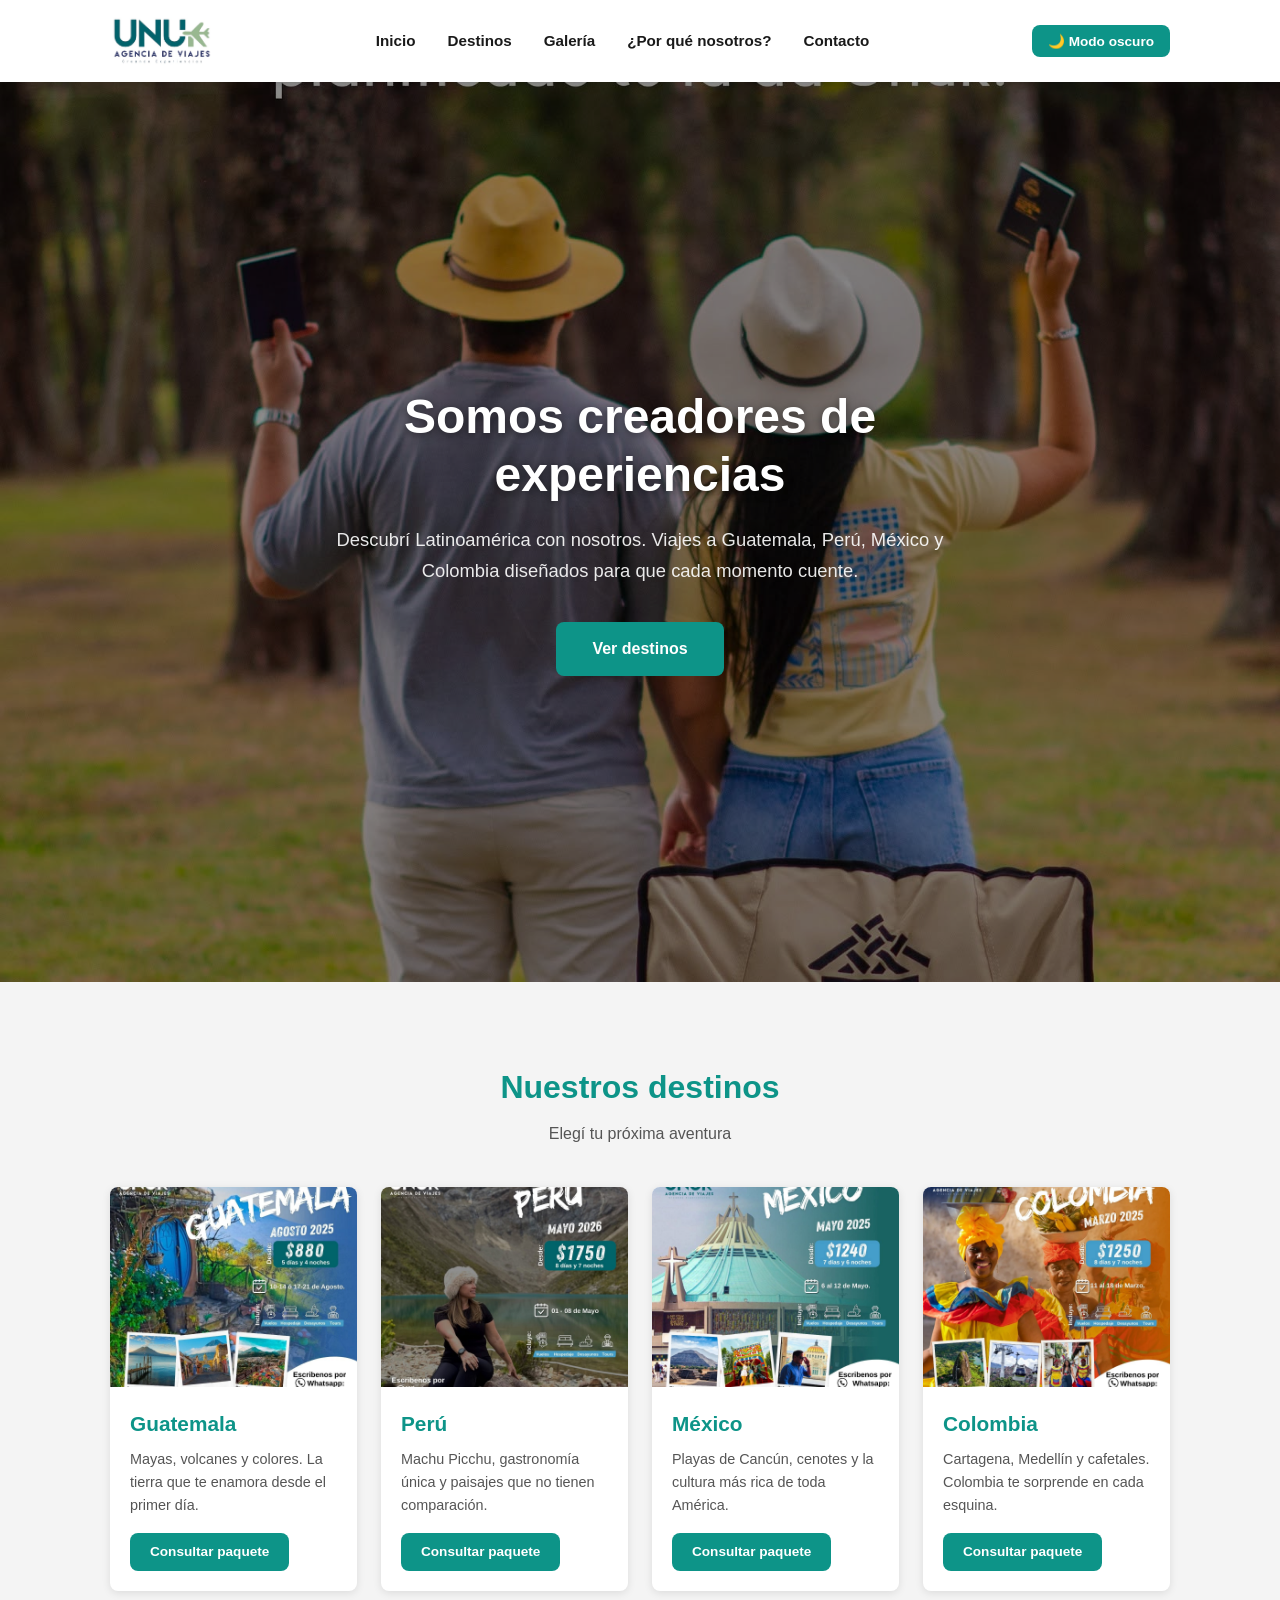
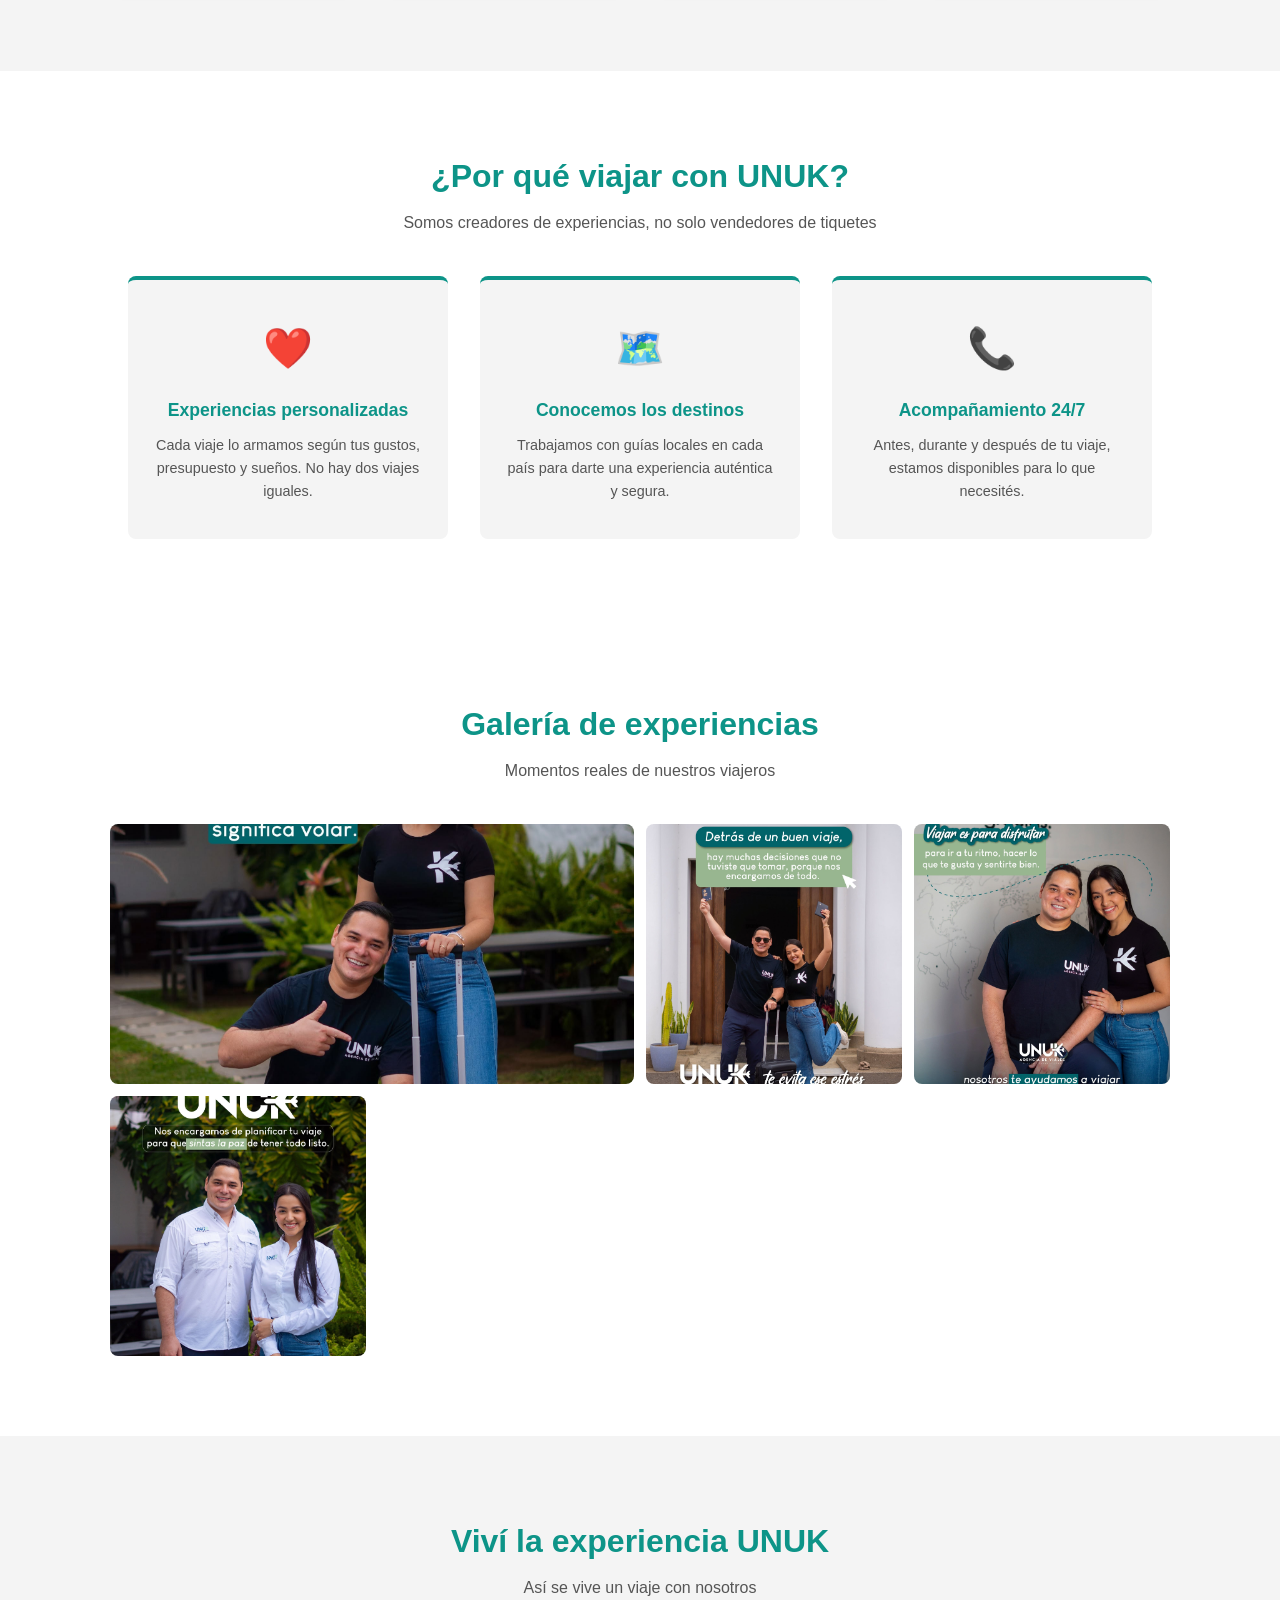
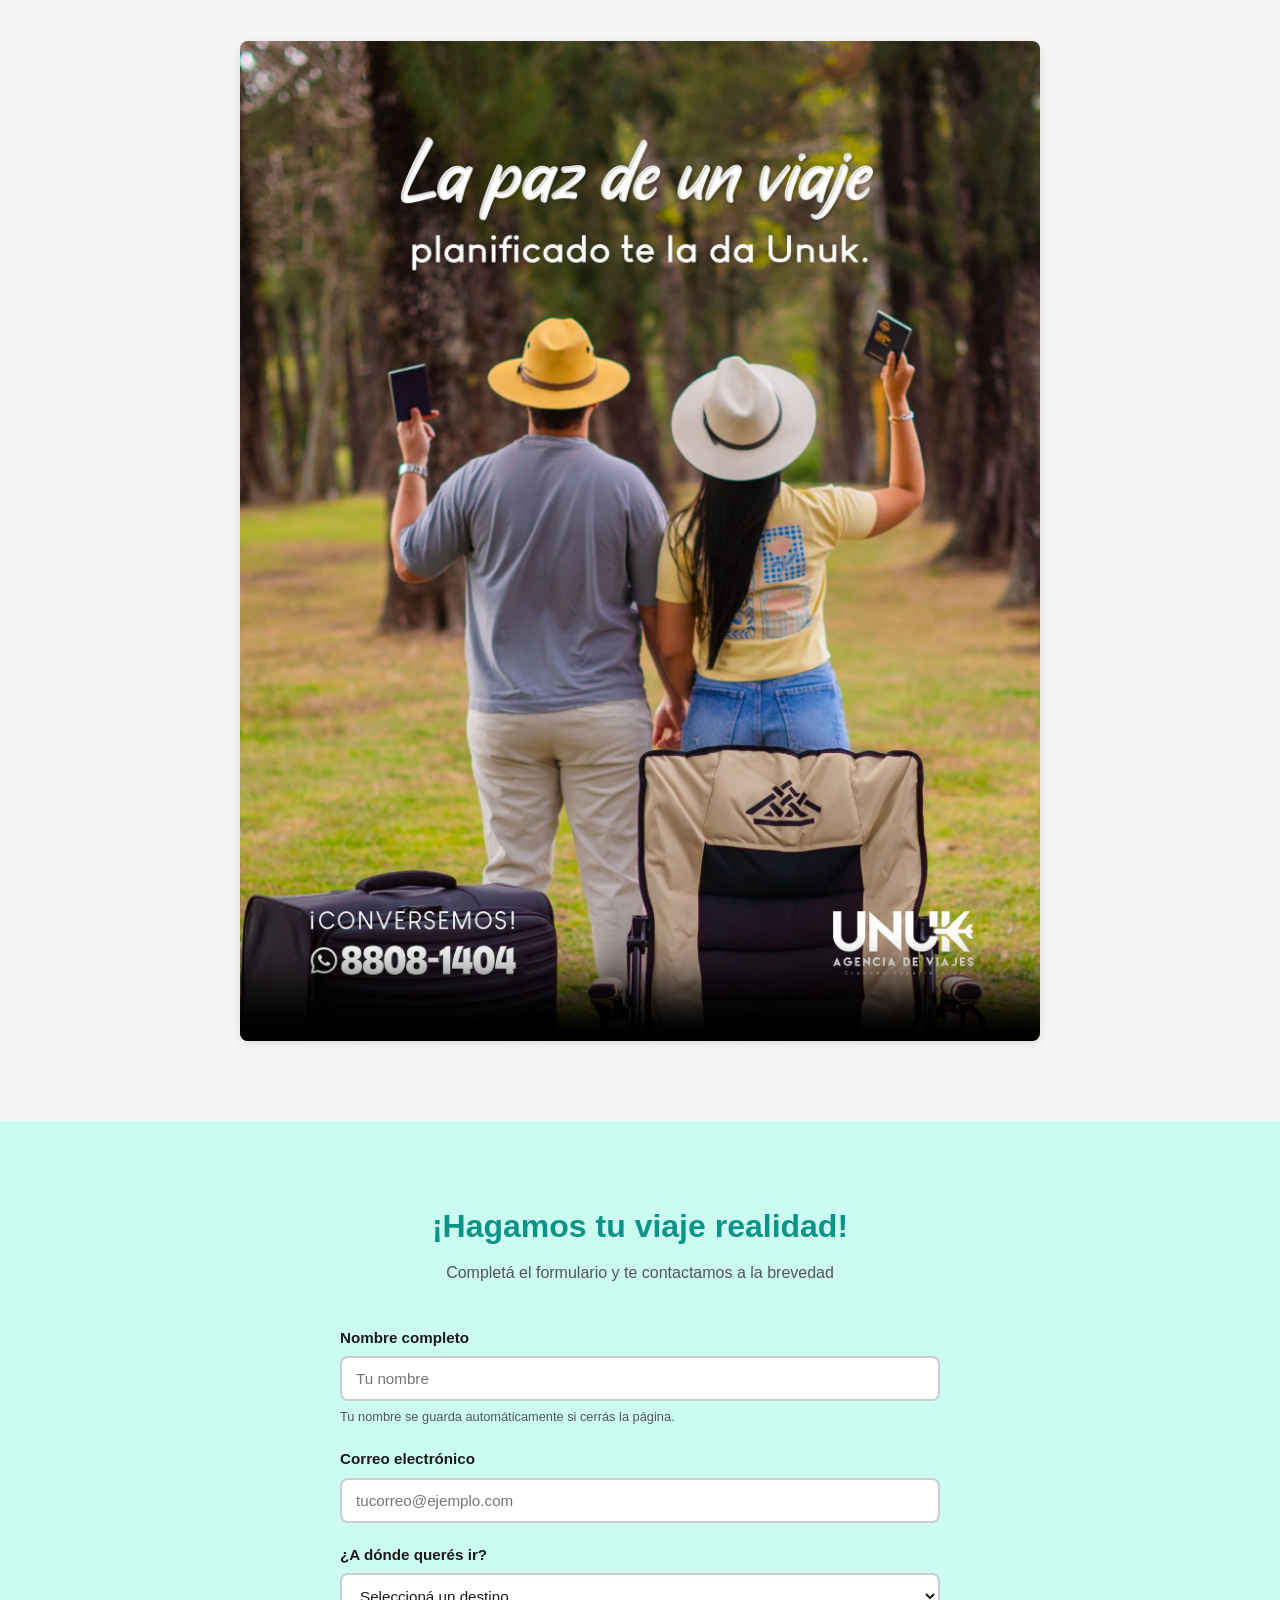
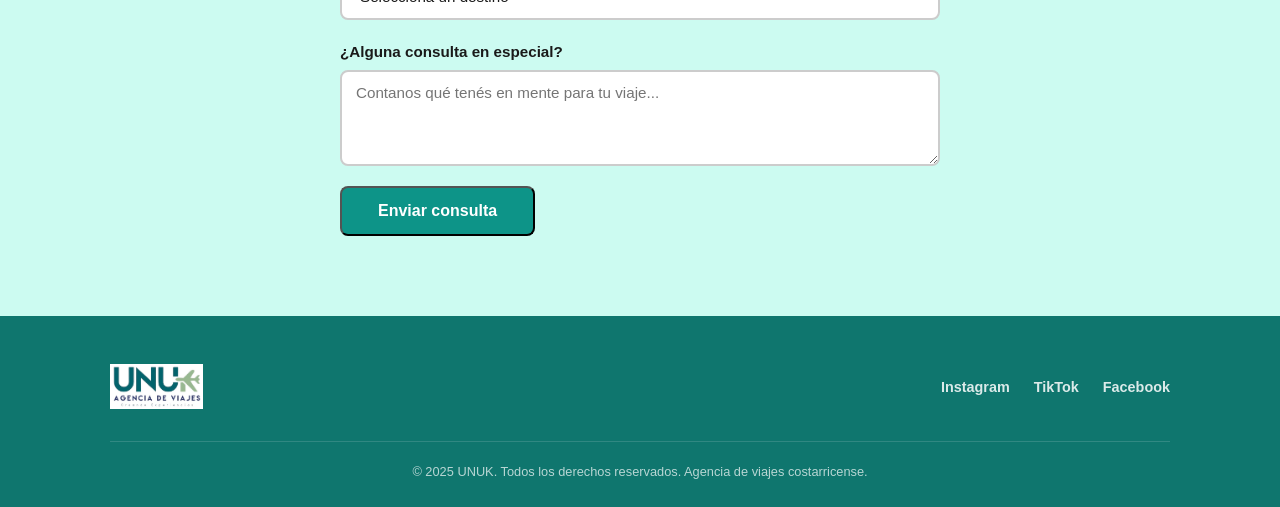
==== commit a3ff91d9: "agregar atributos aria-label y mejorar contraste de colores" ====
--- a/lab01/index.html
+++ b/lab01/index.html
@@ -11,6 +11,10 @@
 </head>
 
 <body>
+
+     <!-- Enlace para saltar la navegación — solo visible al navegar con Tab.
+     Permite a usuarios de teclado ir directo al contenido sin pasar por el menú -->
+    <a href="#inicio" class="saltar-contenido">Saltar al contenido principal</a>
 
   <!-- =========================================
        MENÚ DE NAVEGACIÓN
--- a/lab01/css/styles.css
+++ b/lab01/css/styles.css
@@ -272,4 +272,511 @@
 .btn-principal:focus {
   outline: 2px solid #ffffff;
   outline-offset: 4px;
+}
+
+/* =============================================
+   DESTINOS — Sección de los 4 países
+   Las tarjetas las acomodo en cuadrícula
+   usando CSS Grid
+============================================= */
+.seccion-destinos {
+  padding: var(--espaciado-seccion) 0;
+  background-color: var(--color-fondo-gris);
+}
+
+/* El grid — en pantallas grandes pone 4 columnas,
+   una por cada destino */
+.grid-destinos {
+  display: grid;
+  grid-template-columns: repeat(4, 1fr);
+  /* 1fr significa "una fracción del espacio disponible"
+     entonces las 4 columnas tienen el mismo ancho */
+  gap: 24px;
+}
+
+/* Cada tarjeta de destino */
+.tarjeta-destino {
+  background-color: var(--color-fondo);
+  border-radius: var(--radio-borde);
+  box-shadow: var(--sombra-tarjeta);
+  overflow: hidden; /* Para que la imagen respete las esquinas redondeadas */
+  transition: transform 0.2s, box-shadow 0.2s;
+}
+
+/* Al pasar el mouse la tarjeta sube un poco */
+.tarjeta-destino:hover {
+  transform: translateY(-6px);
+  box-shadow: 0 8px 20px rgba(0, 0, 0, 0.15);
+}
+
+/* La imagen ocupa todo el ancho de la tarjeta y tiene altura fija
+   para que todas queden parejas aunque las fotos sean distintas */
+.tarjeta-img {
+  width: 100%;
+  height: 200px;
+  object-fit: cover; /* Recorta la imagen para que llene el espacio sin distorsionarse */
+}
+
+/* El texto dentro de la tarjeta */
+.tarjeta-info {
+  padding: 20px;
+}
+
+.tarjeta-info h3 {
+  font-size: 1.3rem;
+  color: var(--color-primario);
+  margin-bottom: 8px;
+}
+
+.tarjeta-info p {
+  font-size: 0.9rem;
+  color: var(--color-texto-suave);
+  margin-bottom: 16px;
+  line-height: 1.6;
+}
+
+/* Botón de cada tarjeta */
+.btn-tarjeta {
+  display: inline-block;
+  background-color: var(--color-primario);
+  color: var(--color-texto-claro);
+  padding: 8px 20px;
+  border-radius: var(--radio-borde);
+  font-size: 0.85rem;
+  font-weight: 600;
+  transition: background-color 0.2s;
+}
+
+.btn-tarjeta:hover {
+  background-color: var(--color-primario-oscuro);
+}
+
+.btn-tarjeta:focus {
+  outline: 2px solid var(--color-primario-oscuro);
+  outline-offset: 4px;
+}
+
+/* =============================================
+   GALERÍA — Cuadrícula de fotos
+   También uso CSS Grid pero con un diseño
+   más variado que el de los destinos
+============================================= */
+.seccion-galeria {
+  padding: var(--espaciado-seccion) 0;
+  background-color: var(--color-fondo);
+}
+
+/* Grid de 4 columnas, las fotos se acomodan solas */
+.grid-galeria {
+  display: grid;
+  grid-template-columns: repeat(4, 1fr);
+  gap: 12px;
+}
+
+/* Cada foto de la galería */
+.foto-galeria {
+  width: 100%;
+  height: 260px;
+  object-fit: cover;       /* Recorta sin distorsionar */
+  border-radius: var(--radio-borde);
+  cursor: pointer;
+  transition: transform 0.2s, opacity 0.2s;
+}
+
+/* Al pasar el mouse la foto se agranda un poco y se aclara */
+.foto-galeria:hover {
+  transform: scale(1.03);
+  opacity: 0.9;
+}
+
+/* La primera foto ocupa dos columnas — da variedad visual */
+.foto-galeria:first-child {
+  grid-column: span 2;
+}
+
+/* =============================================
+   VIDEO — Sección del video promocional
+   Limito el ancho para que no quede gigante
+   en pantallas grandes
+============================================= */
+.seccion-video {
+  padding: var(--espaciado-seccion) 0;
+  background-color: var(--color-fondo-gris);
+}
+
+.video-contenedor {
+  /* Flexbox para centrar el video horizontalmente */
+  display: flex;
+  justify-content: center;
+}
+
+.video-principal {
+  width: 100%;
+  max-width: 800px;       /* En pantallas grandes no se estira más de esto */
+  border-radius: var(--radio-borde);
+  box-shadow: var(--sombra-tarjeta);
+}
+
+
+/* =============================================
+   ¿POR QUÉ NOSOTROS? — Las tres ventajas
+   Uso Flexbox para poner los bloques en fila
+============================================= */
+.seccion-nosotros {
+  padding: var(--espaciado-seccion) 0;
+  background-color: var(--color-fondo);
+}
+
+/* Los tres bloques en fila con Flexbox */
+.flex-ventajas {
+  display: flex;
+  gap: 32px;
+  justify-content: center;
+}
+
+/* Cada bloque de ventaja */
+.ventaja {
+  flex: 1;                /* Los tres bloques se reparten el espacio por igual */
+  max-width: 320px;
+  text-align: center;
+  padding: 36px 24px;
+  background-color: var(--color-fondo-gris);
+  border-radius: var(--radio-borde);
+  border-top: 4px solid var(--color-primario); /* Línea teal arriba de cada bloque */
+  transition: transform 0.2s;
+}
+
+.ventaja:hover {
+  transform: translateY(-4px);
+}
+
+/* El ícono emoji grande */
+.icono-ventaja {
+  font-size: 2.5rem;
+  display: block;
+  margin-bottom: 16px;
+}
+
+.ventaja h3 {
+  font-size: 1.1rem;
+  color: var(--color-primario);
+  margin-bottom: 10px;
+}
+
+.ventaja p {
+  font-size: 0.9rem;
+  color: var(--color-texto-suave);
+  line-height: 1.6;
+}
+
+/* =============================================
+   CONTACTO — Formulario de consultas
+   Centrado y con ancho máximo para que no
+   se estire demasiado en pantallas grandes
+============================================= */
+.seccion-contacto {
+  padding: var(--espaciado-seccion) 0;
+  background-color: var(--color-primario-claro);
+}
+
+.formulario {
+  max-width: 600px;
+  margin: 0 auto; /* Centra el formulario */
+}
+
+/* Cada campo del formulario (label + input juntos) */
+.campo-form {
+  display: flex;
+  flex-direction: column; /* El label arriba, el input abajo */
+  gap: 6px;
+  margin-bottom: 20px;
+}
+
+.campo-form label {
+  font-size: 0.95rem;
+  font-weight: 600;
+  color: var(--color-texto);
+}
+
+/* Estilos compartidos para input, select y textarea */
+.campo-form input,
+.campo-form select,
+.campo-form textarea {
+  padding: 12px 14px;
+  border: 2px solid #cccccc;
+  border-radius: var(--radio-borde);
+  font-size: 0.95rem;
+  font-family: inherit; /* Hereda la fuente del body */
+  color: var(--color-texto);
+  background-color: var(--color-fondo);
+  transition: border-color 0.2s;
+}
+
+/* Cuando el usuario hace clic en un campo, el borde se vuelve teal */
+.campo-form input:focus,
+.campo-form select:focus,
+.campo-form textarea:focus {
+  outline: none;
+  border-color: var(--color-primario);
+}
+
+.campo-form textarea {
+  resize: vertical; /* Solo se puede agrandar hacia abajo, no hacia los lados */
+}
+
+/* Texto de ayuda debajo del campo de nombre */
+.ayuda-campo {
+  font-size: 0.8rem;
+  color: var(--color-texto-suave);
+}
+
+/* Mensaje de confirmación que aparece al enviar */
+.mensaje-enviado {
+  margin-top: 16px;
+  padding: 12px;
+  background-color: var(--color-primario);
+  color: var(--color-texto-claro);
+  border-radius: var(--radio-borde);
+  text-align: center;
+  font-weight: 600;
+}
+
+
+/* =============================================
+   FOOTER — Pie de página
+============================================= */
+.footer {
+  background-color: var(--color-primario-oscuro);
+  color: var(--color-texto-claro);
+  padding: 48px 0 24px;
+}
+
+/* Fila superior: logo a la izquierda, redes a la derecha */
+.footer-top {
+  display: flex;
+  align-items: center;
+  justify-content: space-between;
+  margin-bottom: 32px;
+}
+
+.footer-logo {
+  height: 45px;
+  width: auto;
+}
+
+/* Links de redes sociales en fila */
+.redes-lista {
+  display: flex;
+  gap: 24px;
+}
+
+.redes-lista a {
+  color: var(--color-texto-claro);
+  font-weight: 600;
+  font-size: 0.9rem;
+  opacity: 0.85;
+  transition: opacity 0.2s;
+}
+
+.redes-lista a:hover {
+  opacity: 1;
+}
+
+.redes-lista a:focus {
+  outline: 2px solid #ffffff;
+  outline-offset: 4px;
+  border-radius: 2px;
+}
+
+/* Línea de copyright al fondo */
+.footer-copy {
+  text-align: center;
+  font-size: 0.8rem;
+  opacity: 0.7;
+  border-top: 1px solid rgba(255, 255, 255, 0.2);
+  padding-top: 20px;
+}
+
+/* =============================================
+   MEDIA QUERIES — Diseño responsivo
+   Adapto la página para tablet y celular.
+   Los estilos de arriba son para pantallas
+   grandes, acá los voy achicando.
+============================================= */
+
+
+/* =============================================
+   TABLET — Pantallas menores a 900px
+   Las grillas pasan de 4 columnas a 2
+============================================= */
+@media (max-width: 900px) {
+
+  /* El menú se achica un poco */
+  .nav-lista {
+    gap: 16px;
+  }
+
+  /* Hero: el título no tan grande */
+  .hero-titulo {
+    font-size: 2.2rem;
+  }
+
+  /* Destinos: de 4 columnas pasa a 2 */
+  .grid-destinos {
+    grid-template-columns: repeat(2, 1fr);
+  }
+
+  /* Galería: de 4 columnas pasa a 2 */
+  .grid-galeria {
+    grid-template-columns: repeat(2, 1fr);
+  }
+
+  /* La primera foto ya no ocupa 2 columnas,
+     en tablet todas quedan del mismo tamaño */
+  .foto-galeria:first-child {
+    grid-column: span 1;
+  }
+
+  /* Ventajas: de fila pasan a columna */
+  .flex-ventajas {
+    flex-direction: column;
+    align-items: center;
+  }
+
+  .ventaja {
+    max-width: 100%;
+    width: 100%;
+  }
+}
+
+
+/* =============================================
+   CELULAR — Pantallas menores a 600px
+   Todo pasa a una sola columna
+============================================= */
+@media (max-width: 600px) {
+
+  /* Navbar: oculto los links y muestro solo logo y botón modo oscuro
+     El menú hamburguesa lo activa script.js en el siguiente step */
+  .nav-lista {
+    display: none;        /* Se oculta en celular */
+    flex-direction: column;
+    position: absolute;
+    top: 70px;            /* Justo debajo del header */
+    left: 0;
+    right: 0;
+    background-color: var(--color-fondo);
+    padding: 16px 20px;
+    box-shadow: 0 4px 8px rgba(0, 0, 0, 0.1);
+    gap: 12px;
+    z-index: 99;
+  }
+
+  /* Cuando script.js le agrega la clase "abierto", el menú aparece */
+  .nav-lista.abierto {
+    display: flex;
+  }
+
+  /* Muestro el botón hamburguesa solo en celular */
+  .btn-menu {
+    display: block;
+    background: none;
+    border: none;
+    font-size: 1.8rem;
+    cursor: pointer;
+    color: var(--color-primario);
+    padding: 4px;
+  }
+
+  /* En pantallas grandes el botón hamburguesa no existe */
+  /* (lo pongo acá arriba en el :root también) */
+
+  .hero-titulo {
+    font-size: 1.7rem;
+  }
+
+  .hero-subtitulo {
+    font-size: 0.95rem;
+  }
+
+  /* Destinos: 1 sola columna */
+  .grid-destinos {
+    grid-template-columns: 1fr;
+  }
+
+  /* Galería: 1 sola columna */
+  .grid-galeria {
+    grid-template-columns: 1fr;
+  }
+
+  .foto-galeria {
+    height: 220px;
+  }
+
+  /* Footer: logo y redes se apilan */
+  .footer-top {
+    flex-direction: column;
+    gap: 20px;
+    text-align: center;
+  }
+
+  .titulo-seccion {
+    font-size: 1.5rem;
+  }
+}
+
+
+/* =============================================
+   DETALLE EXTRA — El botón hamburguesa está
+   oculto por defecto en pantallas grandes
+============================================= */
+.btn-menu {
+  display: none;
+}
+
+/* =============================================
+   ACCESIBILIDAD — Ajustes finales WCAG 2.1
+============================================= */
+
+/* Enlace para saltar el menú con teclado.
+   Está oculto visualmente pero aparece cuando
+   el usuario llega a él con la tecla Tab */
+.saltar-contenido {
+  position: absolute;
+  top: -100px;           /* Escondido fuera de la pantalla */
+  left: 0;
+  background-color: var(--color-primario);
+  color: var(--color-texto-claro);
+  padding: 10px 20px;
+  font-weight: 600;
+  z-index: 200;
+  transition: top 0.2s;
+}
+
+/* Cuando el usuario llega con Tab, aparece arriba */
+.saltar-contenido:focus {
+  top: 0;
+}
+
+/* Focus visible en el botón de enviar del formulario */
+.btn-principal[type="submit"]:focus {
+  outline: 2px solid var(--color-primario-oscuro);
+  outline-offset: 4px;
+}
+
+/* Me aseguro que todos los inputs muestren foco visible
+   por si algún navegador lo quita por defecto */
+input:focus-visible,
+select:focus-visible,
+textarea:focus-visible,
+button:focus-visible {
+  outline: 2px solid var(--color-primario);
+  outline-offset: 3px;
+}
+
+/* Las tarjetas de destino también son navegables con Tab
+   por los botones que tienen adentro — les agrego foco visible */
+.btn-tarjeta:focus {
+  outline: 2px solid var(--color-primario-oscuro);
+  outline-offset: 4px;
 }
